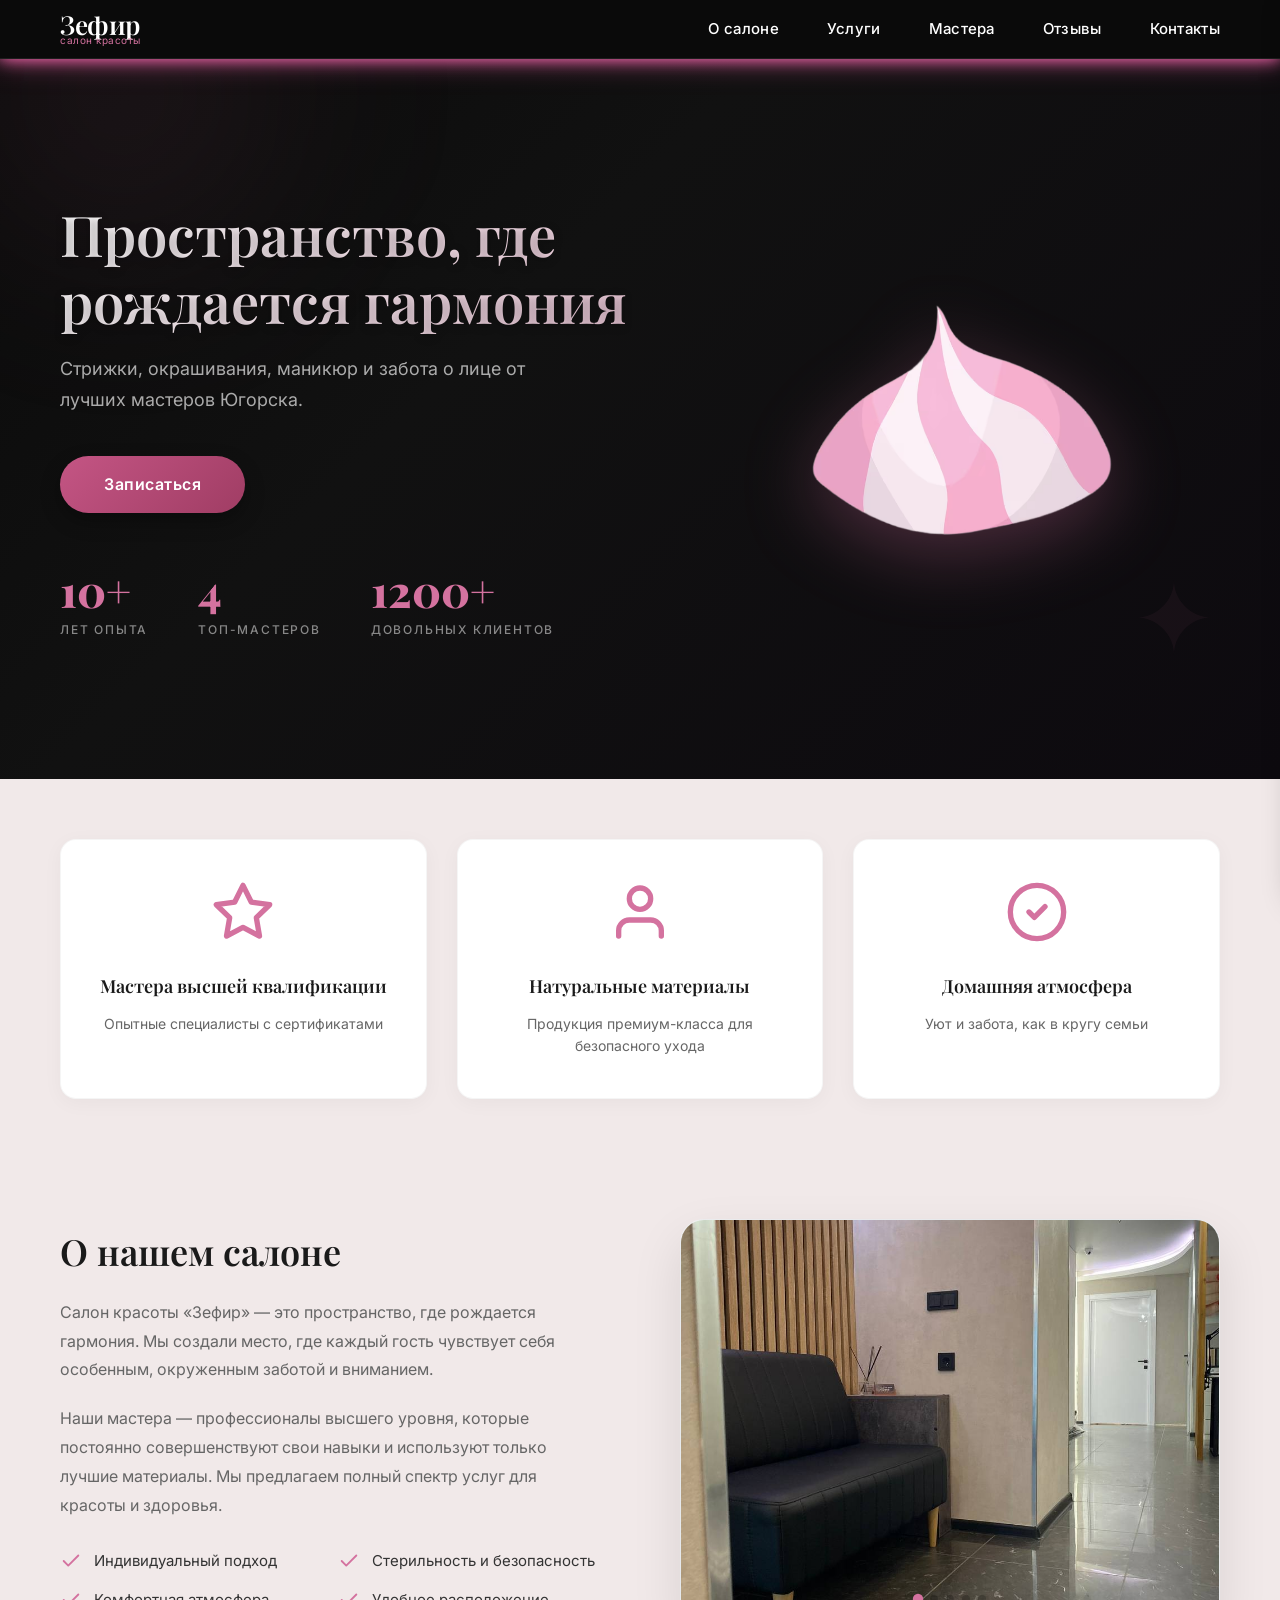
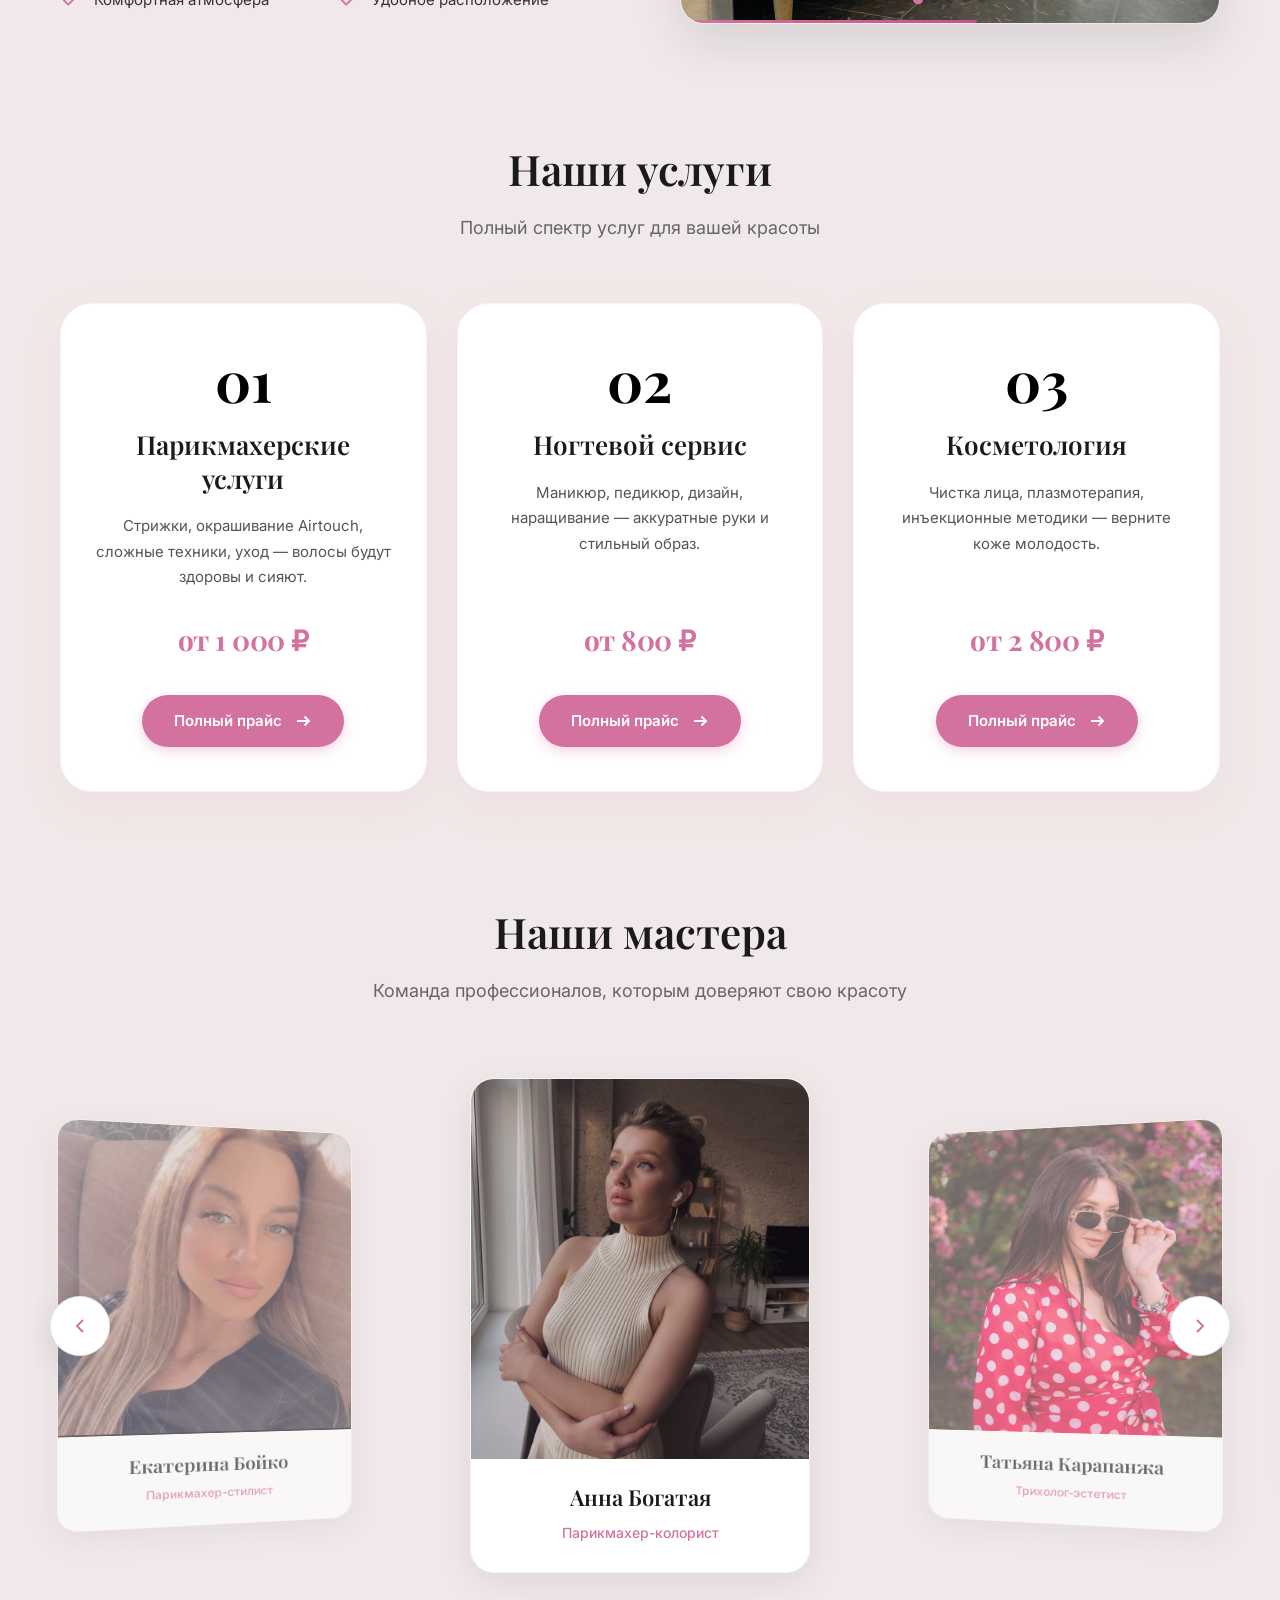
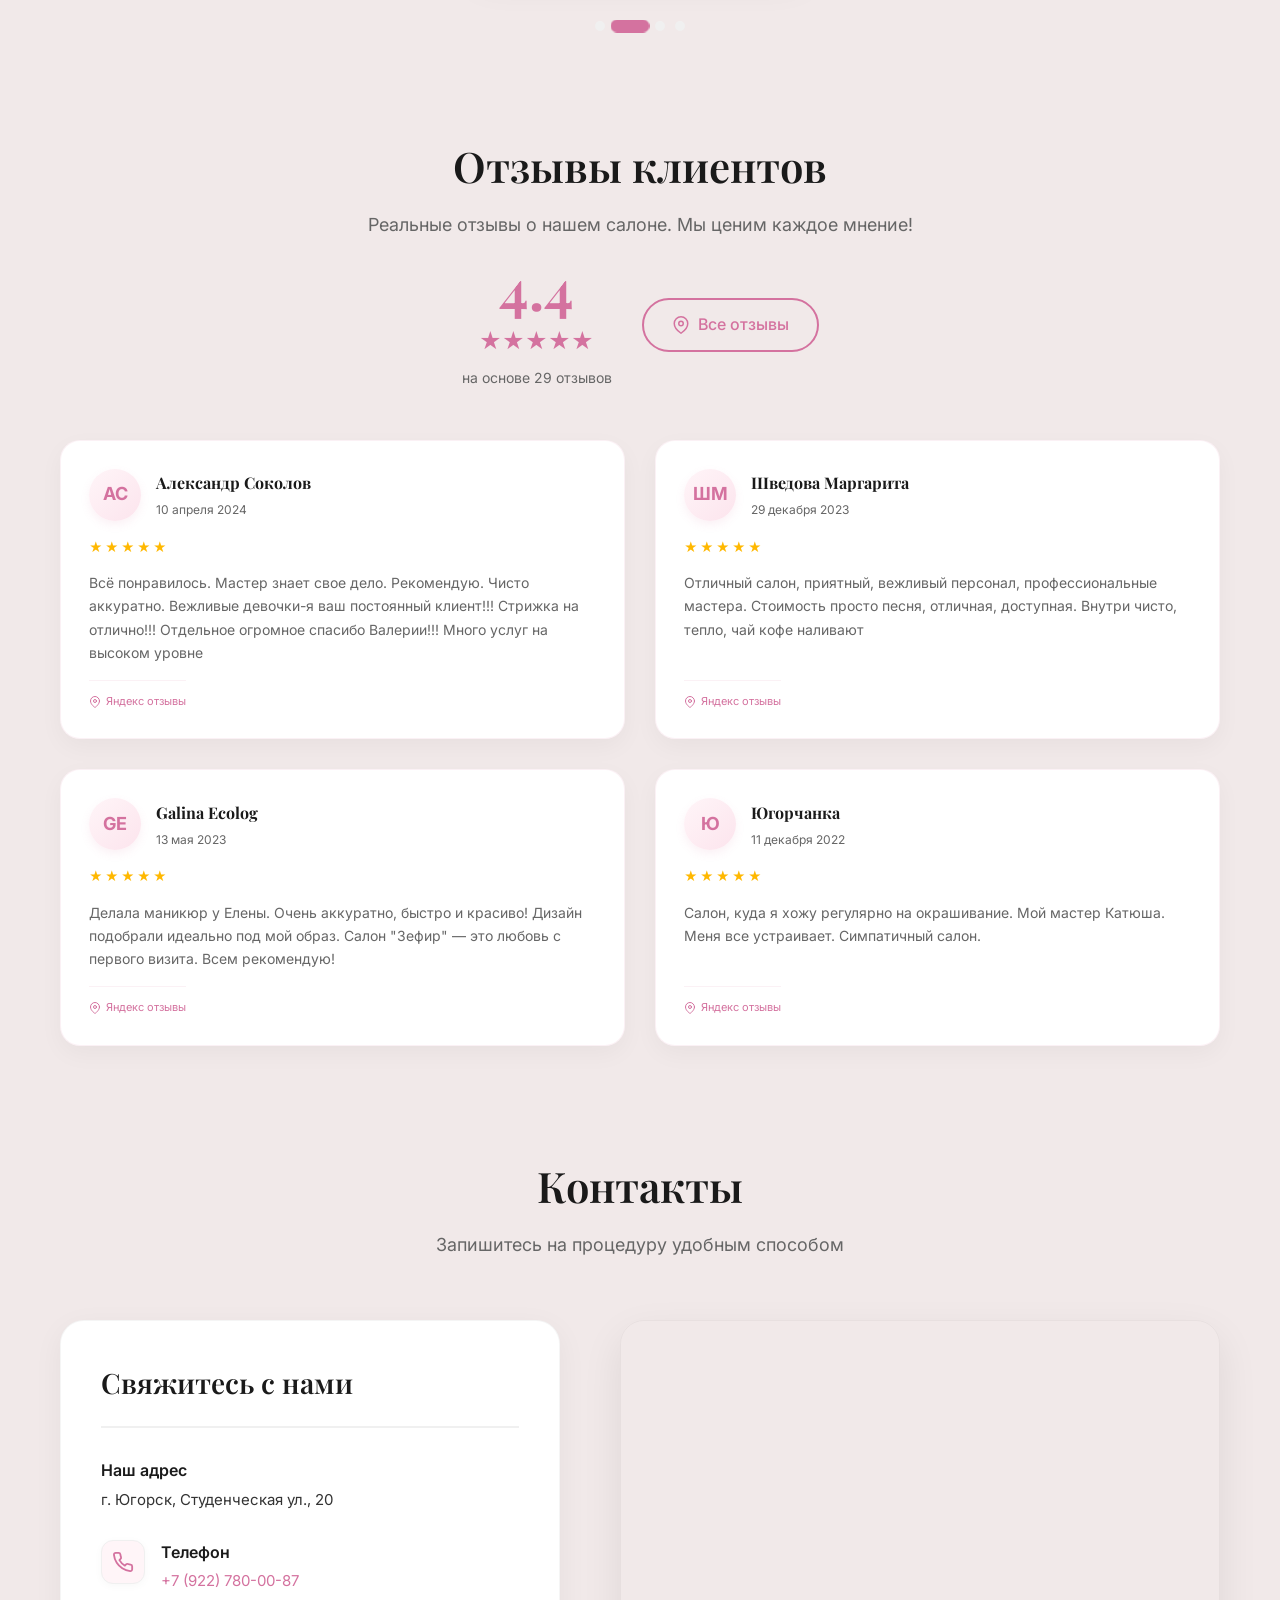
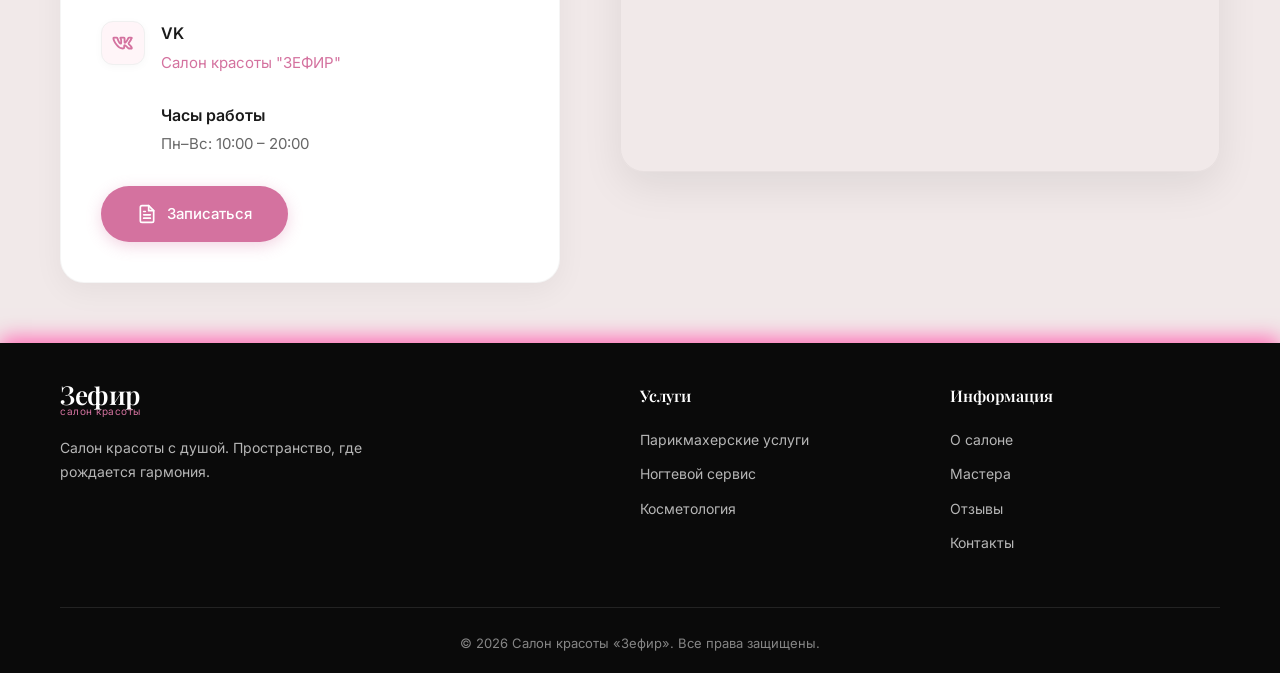
==== index.html @ 6ef5ce14 "Update index.html" ====
<!DOCTYPE html>
<html lang="ru">
<head>
  <meta charset="UTF-8" />
  <meta name="viewport" content="width=device-width, initial-scale=1.0"/>
  <title>Салон красоты «Зефир» — Пространство, где рождается гармония</title>
 
   <link rel="icon" href="image/ico.png" type="image/png" sizes="16x16">
   <link rel="icon" href="image/ico.png" type="image/png" sizes="32x32">

  <link rel="preconnect" href="https://fonts.googleapis.com">
  <link rel="preconnect" href="https://fonts.gstatic.com" crossorigin>
  <link href="https://fonts.googleapis.com/css2?family=Inter:wght@300;400;500;600;700&family=Playfair+Display:wght@400;500;600;700&display=swap" rel="stylesheet">
  <link rel="stylesheet" href="styles.css">
</head>
<body>

	<!-- Экран загрузки  -->
<div class="preloader" id="preloader">
  <div class="preloader-content">
    <div class="preloader-wheel"></div>
    <div class="preloader-logo">
    <img src="image/icon.png" alt="Зефир" class="logo-img"></div>
    <div class="preloader-text">Зефир<div class="preloader-dots"><span></span><span></span><span></span></div></div>
  </div>
</div>

  <!-- Сайдбар -->
  <div class="sidebar-overlay" id="sidebarOverlay"></div>
  <div class="sidebar" id="sidebar">
    <div class="sidebar-header">
      <div class="logo-wrapper">
        <div class="logo-text">
          <div class="logo">Зефир</div>
          <div class="logo-subtitle">салон красоты</div>
        </div>
      </div>
    </div>
    <nav class="sidebar-nav">
      <a href="#about" onclick="closeSidebar()">
        <svg class="icon" viewBox="0 0 24 24">
          <path d="M3 9l9-7 9 7v11a2 2 0 0 1-2 2H5a2 2 0 0 1-2-2z"/>
          <polyline points="9 22 9 12 15 12 15 22"/>
        </svg>О салоне
      </a>
      <a href="#services" onclick="closeSidebar()">
        <svg class="icon" viewBox="0 0 24 24">
          <rect x="3" y="3" width="7" height="7"/>
          <rect x="14" y="3" width="7" height="7"/>
          <rect x="14" y="14" width="7" height="7"/>
          <rect x="3" y="14" width="7" height="7"/>
        </svg>Услуги
      </a>
      <a href="#masters" onclick="closeSidebar()">
        <svg class="icon" viewBox="0 0 24 24">
          <path d="M20 21V19C20 17.9391 19.5786 16.9217 18.8284 16.1716C18.0783 15.4214 17.0609 15 16 15H8C6.93913 15 5.92172 15.4214 5.17157 16.1716C4.42143 16.9217 4 17.9391 4 19V21"/>
          <circle cx="12" cy="7" r="4"/>
        </svg>Мастера
      </a>
      <a href="#reviews" onclick="closeSidebar()">
        <svg class="icon" viewBox="0 0 24 24">
          <path d="M21 15a2 2 0 0 1-2 2H7l-4 4V5a2 2 0 0 1 2-2h14a2 2 0 0 1 2 2z"/>
        </svg>Отзывы
      </a>
      <a href="#contacts" onclick="closeSidebar()">
        <svg class="icon" viewBox="0 0 24 24">
          <path d="M21 10c0 7-9 13-9 13s-9-6-9-13a9 9 0 0 1 18 0z"/>
          <circle cx="12" cy="10" r="3"/>
        </svg>Контакты
      </a>
    </nav>
    <div class="sidebar-footer">
      <a href="tel:+79227800087" class="phone">
        <svg class="icon" viewBox="0 0 24 24">
          <path d="M22 16.92v3a2 2 0 0 1-2.18 2 19.79 19.79 0 0 1-8.63-3.07 19.5 19.5 0 0 1-6-6 19.79 19.79 0 0 1-3.07-8.67A2 2 0 0 1 4.11 2h3a2 2 0 0 1 2 1.72 12.84 12.84 0 0 0 .7 2.81 2 2 0 0 1-.45 2.11L8.09 9.91a16 16 0 0 0 6 6l1.27-1.27a2 2 0 0 1 2.11-.45 12.84 12.84 0 0 0 2.81.7A2 2 0 0 1 22 16.92z"/>
        </svg>+7 (922) 780-00-87
      </a>
      <a href="https://vk.com/im?sel=-53497046" target="_blank" rel="noopener noreferrer" class="btn" onclick="closeSidebar()">Записаться</a>
    </div>
  </div>
  
  <!-- Шапка -->
  <header>
    <div class="container header-inner">
      <a href="#" class="logo-wrapper">
        <div class="logo-text">
          <div class="logo">Зефир</div>
          <div class="logo-subtitle">салон красоты</div>
        </div>
      </a>
      <nav class="nav" id="nav">
        <a href="#about">О салоне</a>
        <a href="#services">Услуги</a>
        <a href="#masters">Мастера</a>
        <a href="#reviews">Отзывы</a>
        <a href="#contacts">Контакты</a>
      </nav>
      <button class="burger-btn" id="burgerBtn" aria-label="Меню">
        <span></span>
        <span></span>
        <span></span>
      </button>
    </div>
  </header>

  <!-- HERO Секция -->
  <section class="hero">
    <div class="container hero-content">
      <div class="hero-text animate">
        <h1>Пространство, где рождается гармония</h1>
        <p>Стрижки, окрашивания, маникюр и забота о лице от лучших мастеров Югорска.</p>
        <div class="hero-buttons">
         <a href="https://vk.com/im?sel=-53497046" target="_blank" rel="noopener noreferrer" class="btn hero-btn">Записаться</a>
        </div>
        <div class="hero-stats">
          <div class="stat">
            <div class="stat-number">10+</div>
            <div class="stat-label">ЛЕТ ОПЫТА</div>
          </div>
          <div class="stat">
            <div class="stat-number">4</div>
            <div class="stat-label">ТОП-МАСТЕРОВ</div>
          </div>
          <div class="stat">
            <div class="stat-number">1200+</div>
            <div class="stat-label">ДОВОЛЬНЫХ КЛИЕНТОВ</div>
          </div>
        </div>
      </div>
      <div class="hero-logo animate animate-delay-1">
        <div class="hero-logo-box">
          <img src="image/ico.png" alt="Зефир" style="width:100%;height:100%;object-fit:cover;border-radius:32px;">
        </div>
      </div>
    </div>
  </section>

  <!-- Преимущества -->
  <section class="section features">
    <div class="container">
      <div class="features-grid">
        <div class="feature-card animate">
          <svg class="icon icon-xl feature-icon" viewBox="0 0 24 24">
            <path d="M12 2L15.09 8.26L22 9.27L17 14.14L18.18 21.02L12 17.77L5.82 21.02L7 14.14L2 9.27L8.91 8.26L12 2Z"/>
          </svg>
          <div class="feature-title">Мастера высшей квалификации</div>
          <div class="feature-desc">Опытные специалисты с сертификатами</div>
        </div>
        <div class="feature-card animate animate-delay-1">
          <svg class="icon icon-xl feature-icon" viewBox="0 0 24 24">
            <path d="M20 21V19C20 17.9391 19.5786 16.9217 18.8284 16.1716C18.0783 15.4214 17.0609 15 16 15H8C6.93913 15 5.92172 15.4214 5.17157 16.1716C4.42143 16.9217 4 17.9391 4 19V21"/>
            <circle cx="12" cy="7" r="4"/>
          </svg>
          <div class="feature-title">Натуральные материалы</div>
          <div class="feature-desc">Продукция премиум-класса для безопасного ухода</div>
        </div>
        <div class="feature-card animate animate-delay-2">
          <svg class="icon icon-xl feature-icon" viewBox="0 0 24 24">
            <path d="M12 22C17.5228 22 22 17.5228 22 12C22 6.47715 17.5228 2 12 2C6.47715 2 2 6.47715 2 12C2 17.5228 6.47715 22 12 22Z"/>
            <path d="M9 12L11 14L15 10"/>
          </svg>
          <div class="feature-title">Домашняя атмосфера</div>
          <div class="feature-desc">Уют и забота, как в кругу семьи</div>
        </div>
      </div>
    </div>
  </section>

  <!-- О салоне -->
  <section class="section about" id="about">
    <div class="container about-content">
      <div class="about-text animate">
        <h3>О нашем салоне</h3>
        <p>Салон красоты «Зефир» — это пространство, где рождается гармония. Мы создали место, где каждый гость чувствует себя особенным, окруженным заботой и вниманием.</p>
        <p>Наши мастера — профессионалы высшего уровня, которые постоянно совершенствуют свои навыки и используют только лучшие материалы. Мы предлагаем полный спектр услуг для красоты и здоровья.</p>
        <div class="about-list">
          <div class="about-item">
            <svg class="icon" viewBox="0 0 24 24"><path d="M20 6L9 17L4 12"/></svg>Индивидуальный подход
          </div>
          <div class="about-item">
            <svg class="icon" viewBox="0 0 24 24"><path d="M20 6L9 17L4 12"/></svg>Стерильность и безопасность
          </div>
          <div class="about-item">
            <svg class="icon" viewBox="0 0 24 24"><path d="M20 6L9 17L4 12"/></svg>Комфортная атмосфера
          </div>
          <div class="about-item">
            <svg class="icon" viewBox="0 0 24 24"><path d="M20 6L9 17L4 12"/></svg>Удобное расположение
          </div>
        </div>
      </div>
      <div class="about-image-slider animate animate-delay-1" id="aboutSlider">
        <div class="about-slide active">
          <img src="image/salon1.jpg" alt="Интерьер салона" style="width:100%;height:100%;object-fit:cover;position:absolute;top:0;left:0;">
          <div class="about-slide-label">Интерьер салона</div>
        </div>
        <div class="about-slide">
          <img src="image/salon2.jpg" alt="Парикмахерский зал" style="width:100%;height:100%;object-fit:cover;position:absolute;top:0;left:0;">
          <div class="about-slide-label">Парикмахерский зал</div>
        </div>
        <div class="about-slide">
          <img src="image/salon3.jpg" alt="Маникюрный кабинет" style="width:100%;height:100%;object-fit:cover;position:absolute;top:0;left:0;">
          <div class="about-slide-label">Маникюрный кабинет</div>
        </div>
        <div class="about-slide">
          <img src="image/salon4.jpg" alt="Косметологический кабинет" style="width:100%;height:100%;object-fit:cover;position:absolute;top:0;left:0;">
          <div class="about-slide-label">Косметологический кабинет</div>
        </div>
        <div class="about-slide">
          <img src="image/salon5.jpg" alt="Зона отдыха" style="width:100%;height:100%;object-fit:cover;position:absolute;top:0;left:0;">
          <div class="about-slide-label">Зона отдыха</div>
        </div>
        <div class="about-slider-dots" id="aboutDots"></div>
        <div class="about-slider-progress" id="aboutProgress"></div>
      </div>
    </div>
  </section>

    <!-- Услуги -->
  <section class="section services" id="services">
    <div class="container">
      <h2 class="section-title">Наши услуги</h2>
      <p class="section-subtitle">Полный спектр услуг для вашей красоты</p>
      <div class="services-grid">
        <div class="service-card animate">
          <div class="service-number">01</div>
          <h3 class="service-title">Парикмахерские услуги</h3>
          <p class="service-desc">Стрижки, окрашивание Airtouch, сложные техники, уход — волосы будут здоровы и сияют.</p>
          <div class="service-price">от 1 000 ₽</div>
          <a href="price.html?tab=hair" class="service-btn">
            <span>Полный прайс</span>
            <svg class="btn-arrow" viewBox="0 0 24 24" fill="none" stroke="currentColor" stroke-width="2.5">
              <line x1="4" y1="12" x2="20" y2="12"/>
              <polyline points="14 6 20 12 14 18"/>
            </svg>
          </a>
        </div>
        <div class="service-card animate animate-delay-1">
          <div class="service-number">02</div>
          <h3 class="service-title">Ногтевой сервис</h3>
          <p class="service-desc">Маникюр, педикюр, дизайн, наращивание — аккуратные руки и стильный образ.</p>
          <div class="service-price">от 800 ₽</div>
          <a href="price.html?tab=nails" class="service-btn">
            <span>Полный прайс</span>
            <svg class="btn-arrow" viewBox="0 0 24 24" fill="none" stroke="currentColor" stroke-width="2.5">
              <line x1="4" y1="12" x2="20" y2="12"/>
              <polyline points="14 6 20 12 14 18"/>
            </svg>
          </a>
        </div>
        <div class="service-card animate animate-delay-2">
          <div class="service-number">03</div>
          <h3 class="service-title">Косметология</h3>
          <p class="service-desc">Чистка лица, плазмотерапия, инъекционные методики — верните коже молодость.</p>
          <div class="service-price">от 2 800 ₽</div>
          <a href="price.html?tab=cosmetology" class="service-btn">
            <span>Полный прайс</span>
            <svg class="btn-arrow" viewBox="0 0 24 24" fill="none" stroke="currentColor" stroke-width="2.5">
              <line x1="4" y1="12" x2="20" y2="12"/>
              <polyline points="14 6 20 12 14 18"/>
            </svg>
          </a>
        </div>
      </div>
    </div>
  </section>

    <!-- Мастера (3D карусель) -->
  <section class="section masters-3d" id="masters">
    <div class="container">
      <h2 class="section-title">Наши мастера</h2>
      <p class="section-subtitle">Команда профессионалов, которым доверяют свою красоту</p>

      <div class="carousel-3d-wrapper" id="mastersCarousel3D">
        <button class="carousel-3d-arrow prev" id="prev3D" aria-label="Назад">
          <svg viewBox="0 0 24 24" fill="none" stroke="currentColor" stroke-width="2">
            <polyline points="15 18 9 12 15 6"/>
          </svg>
        </button>

        <div class="carousel-3d-track" id="track3D">
          <div class="master-card">
            <div class="master-card-photo">
              <img src="image/master1.jpg" alt="Екатерина Бойко">
            </div>
            <div class="master-card-body">
              <h3 class="master-card-name">Екатерина Бойко</h3>
              <div class="master-card-specialty">Парикмахер-стилист</div>
            </div>
          </div>
          <div class="master-card">
            <div class="master-card-photo">
              <img src="image/master2.jpg" alt="Анна Богатая">
            </div>
            <div class="master-card-body">
              <h3 class="master-card-name">Анна Богатая</h3>
              <div class="master-card-specialty">Парикмахер-колорист</div>
            </div>
          </div>
          <div class="master-card">
            <div class="master-card-photo">
              <img src="image/master3.jpg" alt="Татьяна Карапанжа">
            </div>
            <div class="master-card-body">
              <h3 class="master-card-name">Татьяна Карапанжа</h3>
              <div class="master-card-specialty">Трихолог-эстетист</div>
            </div>
          </div>
          <div class="master-card">
            <div class="master-card-photo">
              <img src="image/master4.jpg" alt="Елена Каурова">
            </div>
            <div class="master-card-body">
              <h3 class="master-card-name">Елена Каурова</h3>
              <div class="master-card-specialty">Косметолог</div>
            </div>
          </div>
        </div>

        <button class="carousel-3d-arrow next" id="next3D" aria-label="Вперед">
          <svg viewBox="0 0 24 24" fill="none" stroke="currentColor" stroke-width="2">
            <polyline points="9 18 15 12 9 6"/>
          </svg>
        </button>
      </div>

      <div class="carousel-3d-dots" id="dots3D"></div>
    </div>
  </section>

   <!-- Отзывы -->
  <section class="section reviews" id="reviews">
    <div class="container">
      <h2 class="section-title">Отзывы клиентов</h2>
      <p class="section-subtitle">Реальные отзывы о нашем салоне. Мы ценим каждое мнение!</p>
      
      <div class="reviews-header">
        <div class="reviews-rating">
          <div class="reviews-rating-value">4.4</div>
          <div class="reviews-rating-stars">★★★★★</div>
          <div class="reviews-rating-count">на основе 29 отзывов</div>
        </div>
        <a href="https://yandex.ru/maps/org/salon_krasoty_zefir/71547497335/reviews/?ll=63.350952%2C61.309592&z=16.18" target="_blank" rel="noopener noreferrer" class="btn-outline">
          <svg class="icon" style="width:18px;height:18px;" viewBox="0 0 24 24" fill="none" stroke="currentColor" stroke-width="2">
            <path d="M21 10c0 7-9 13-9 13s-9-6-9-13a9 9 0 0 1 18 0z"/>
            <circle cx="12" cy="10" r="3"/>
          </svg>
          Все отзывы
        </a>
      </div>
      
      <div class="reviews-grid">
        <div class="review-card animate">
          <div class="review-header">
            <div class="review-avatar">АС</div>
            <div class="review-info">
              <div class="review-author">Александр Соколов</div>
              <div class="review-date">10 апреля 2024</div>
            </div>
          </div>
          <div class="review-stars">★★★★★</div>
          <p class="review-text">Всё понравилось. 
          Мастер знает свое дело. Рекомендую. Чисто аккуратно. Вежливые девочки-я ваш постоянный клиент!!! Стрижка на отлично!!! Отдельное огромное спасибо Валерии!!! Много услуг на высоком уровне</p>
          <div class="review-source">
            <svg class="icon" style="width:12px;height:12px;" viewBox="0 0 24 24">
              <path d="M21 10c0 7-9 13-9 13s-9-6-9-13a9 9 0 0 1 18 0z"/>
              <circle cx="12" cy="10" r="3"/>
            </svg>Яндекс отзывы
          </div>
        </div>
        
        <div class="review-card animate animate-delay-1">
          <div class="review-header">
            <div class="review-avatar">ШМ</div>
            <div class="review-info">
              <div class="review-author">Шведова Маргарита</div>
              <div class="review-date">29 декабря 2023</div>
            </div>
          </div>
          <div class="review-stars">★★★★★</div>
          <p class="review-text">Отличный салон, приятный, вежливый персонал, профессиональные мастера. Стоимость просто песня, отличная, доступная. Внутри чисто, тепло, чай кофе наливают</p>
          <div class="review-source">
            <svg class="icon" style="width:12px;height:12px;" viewBox="0 0 24 24">
              <path d="M21 10c0 7-9 13-9 13s-9-6-9-13a9 9 0 0 1 18 0z"/>
              <circle cx="12" cy="10" r="3"/>
            </svg>Яндекс отзывы
          </div>
        </div>
        
        <div class="review-card animate animate-delay-2">
          <div class="review-header">
            <div class="review-avatar">GE</div>
            <div class="review-info">
              <div class="review-author">Galina Ecolog</div>
              <div class="review-date">13 мая 2023</div>
            </div>
          </div>
          <div class="review-stars">★★★★★</div>
          <p class="review-text">Делала маникюр у Елены. Очень аккуратно, быстро и красиво! Дизайн подобрали идеально под мой образ. Салон "Зефир" — это любовь с первого визита. Всем рекомендую!</p>
          <div class="review-source">
            <svg class="icon" style="width:12px;height:12px;" viewBox="0 0 24 24">
              <path d="M21 10c0 7-9 13-9 13s-9-6-9-13a9 9 0 0 1 18 0z"/>
              <circle cx="12" cy="10" r="3"/>
            </svg>Яндекс отзывы
          </div>
        </div>
        
        <div class="review-card animate animate-delay-3">
          <div class="review-header">
            <div class="review-avatar">Ю</div>
            <div class="review-info">
              <div class="review-author">Югорчанка</div>
              <div class="review-date">11 декабря 2022</div>
            </div>
          </div>
          <div class="review-stars">★★★★★</div>
          <p class="review-text">Салон, куда я хожу регулярно на окрашивание. Мой мастер Катюша. Меня все устраивает. Симпатичный салон.</p>
          <div class="review-source">
            <svg class="icon" style="width:12px;height:12px;" viewBox="0 0 24 24">
              <path d="M21 10c0 7-9 13-9 13s-9-6-9-13a9 9 0 0 1 18 0z"/>
              <circle cx="12" cy="10" r="3"/>
            </svg>Яндекс отзывы
          </div>
        </div>
      </div>
    </div>
  </section>
 
  <!-- Контакты -->
  <section class="section contacts" id="contacts">
    <div class="container">
      <h2 class="section-title">Контакты</h2>
      <p class="section-subtitle">Запишитесь на процедуру удобным способом</p>
      <div class="contacts-wrapper">
        <div class="contacts-info">
          <h3>Свяжитесь с нами</h3>
          <div class="contact-item">
            <div class="contact-text">
              <strong>Наш адрес</strong>г. Югорск, Студенческая ул., 20
            </div>
          </div>
          <div class="contact-item">
            <div class="contact-icon">
              <svg class="icon" viewBox="0 0 24 24">
                <path d="M22 16.92v3a2 2 0 0 1-2.18 2 19.79 19.79 0 0 1-8.63-3.07 19.5 19.5 0 0 1-6-6 19.79 19.79 0 0 1-3.07-8.67A2 2 0 0 1 4.11 2h3a2 2 0 0 1 2 1.72 12.84 12.84 0 0 0 .7 2.81 2 2 0 0 1-.45 2.11L8.09 9.91a16 16 0 0 0 6 6l1.27-1.27a2 2 0 0 1 2.11-.45 12.84 12.84 0 0 0 2.81.7A2 2 0 0 1 22 16.92z"/>
              </svg>
            </div>
            <div class="contact-text">
              <strong>Телефон</strong><a href="tel:+79227800087">+7 (922) 780-00-87</a>
            </div>
          </div>
          <div class="contact-item">
            <div class="contact-icon">
              <svg class="icon" viewBox="0 0 24 24" fill="currentColor">
                <path d="M21.579 6.855c.14-.465 0-.806-.662-.806h-2.193c-.557 0-.813.295-.954.62 0 0-1.115 2.719-2.695 4.482-.51.51-.742.673-1.02.673-.14 0-.34-.163-.34-.628V6.855c0-.558-.163-.806-.626-.806h-3.44c-.348 0-.558.258-.558.504 0 .528.79.65.87 2.134v3.222c0 .707-.128.836-.408.836-.74 0-2.544-2.723-3.613-5.84-.21-.6-.42-.836-.98-.836H2.28c-.62 0-.744.295-.744.62 0 .582.744 3.462 3.466 7.272 1.812 2.622 4.367 4.03 6.688 4.03 1.395 0 1.567-.313 1.567-.852v-1.967c0-.62.133-.744.578-.744.33 0 .893.165 2.213 1.433 1.505 1.505 1.753 2.18 2.6 2.18h2.193c.62 0 .93-.313.75-.93-.197-.603-.902-1.477-1.837-2.513-.51-.6-1.275-1.245-1.507-1.567-.325-.408-.232-.593 0-.957 0 0 2.663-3.75 2.94-5.024z"/>
              </svg>
            </div>
            <div class="contact-text">
              <strong>VK</strong><a href="https://vk.com/public53497046" target="_blank" rel="noopener noreferrer">Салон красоты "ЗЕФИР"</a>
            </div>
          </div>
          <div class="contact-item">
            <div class="contact-text" style="margin-left: 60px;">
              <strong>Часы работы</strong>
              <span class="time">Пн–Вс: 10:00 – 20:00</span>
            </div>
          </div>
          <div class="contact-links">
            <a href="https://vk.com/im?sel=-53497046" target="_blank" rel="noopener noreferrer" class="contact-btn">
  <svg class="icon" style="width:20px;height:20px;" viewBox="0 0 24 24">
    <path d="M14 2H6a2 2 0 0 0-2 2v16a2 2 0 0 0 2 2h12a2 2 0 0 0 2-2V8z"/>
    <polyline points="14 2 14 8 20 8"/>
    <line x1="16" y1="13" x2="8" y2="13"/>
    <line x1="16" y1="17" x2="8" y2="17"/>
    <polyline points="10 9 9 9 8 9"/>
  </svg>Записаться
</a>
          </div>
        </div>
        <div class="contacts-map-wrapper">
          <iframe src="https://yandex.ru/map-widget/v1/?ll=63.332390%2C61.313814&z=17&mode=search&text=%D0%AE%D0%B3%D0%BE%D1%80%D1%81%D0%BA%2C%20%D0%A1%D1%82%D1%83%D0%B4%D0%B5%D0%BD%D1%87%D0%B5%D1%81%D0%BA%D0%B0%D1%8F%20%D1%83%D0%BB.%2C%2020" width="100%" height="100%" frameborder="0" allowfullscreen loading="lazy" title="Карта расположения салона красоты Зефир"></iframe>
        </div>
      </div>
    </div>
  </section>

  <!-- Подвал -->
  <footer>
    <div class="container">
      <div class="footer-grid">
        <div class="footer-brand">
          <div class="logo-wrapper">
            <div class="logo-text">
              <div class="logo">Зефир</div>
              <div class="logo-subtitle">салон красоты</div>
            </div>
          </div>
          <p>Салон красоты с душой. Пространство, где рождается гармония.</p>
        </div>
        <div class="footer-links">
          <h4>Услуги</h4>
          <ul>
            <li><a href="#services">Парикмахерские услуги</a></li>
            <li><a href="#services">Ногтевой сервис</a></li>
            <li><a href="#services">Косметология</a></li>
          </ul>
        </div>
        <div class="footer-links">
          <h4>Информация</h4>
          <ul>
            <li><a href="#about">О салоне</a></li>
            <li><a href="#masters">Мастера</a></li>
            <li><a href="#reviews">Отзывы</a></li>
            <li><a href="#contacts">Контакты</a></li>
          </ul>
        </div>
      </div>
      <div class="footer-bottom">© 2026 Салон красоты «Зефир». Все права защищены.</div>
    </div>
  </footer>

  <script src="script.js"></script>
</body>
</html>
---- styles.css ----
:root {
  --primary: #d4729f;
  --primary-dark: #c45584;
  --primary-light: #e8a7c2;
  --text: #333333;
  --text-light: #666666;
  --text-muted: #999999;
  --bg-white: #ffffff;
  --bg-light: #fff5f8;
  --bg-gray: #f0f0f0;
  --dark: #1a1a1a;
  --dark-bg: #111111;
  --radius: 12px;
  --radius-lg: 20px;
  --radius-xl: 50px;
  --transition: all 0.3s ease;
  --shadow-section: 0 10px 40px rgba(0, 0, 0, 0.06);
  --shadow-section-hover: 0 20px 60px rgba(0, 0, 0, 0.1);
}

* { margin: 0; padding: 0; box-sizing: border-box; }

.preloader { position: fixed; top: 0; left: 0; width: 100%; height: 100%; background: linear-gradient(135deg, #1a1a1a 0%, #2d2d2d 100%); display: flex; align-items: center; justify-content: center; z-index: 9999; transition: opacity 0.5s ease, visibility 0.5s ease; }
.preloader.hidden { opacity: 0; visibility: hidden; pointer-events: none; }
.preloader-content { position: relative; width: 120px; height: 120px; display: flex; align-items: center; justify-content: center; }
.preloader-wheel { position: absolute; width: 100%; height: 100%; border: 3px solid transparent; border-top-color: #c45584; border-radius: 50%; animation: spin 1.2s cubic-bezier(0.5, 0, 0.5, 1) infinite; }
.preloader-wheel::before { content: ''; position: absolute; top: 8px; left: 8px; right: 8px; bottom: 8px; border: 3px solid transparent; border-top-color: #1a1a1a; border-radius: 50%; animation: spin 1.6s cubic-bezier(0.5, 0, 0.5, 1) infinite reverse; }
.preloader-wheel::after { content: ''; position: absolute; top: 18px; left: 18px; right: 18px; bottom: 18px; border: 3px solid transparent; border-top-color: #c45584; border-bottom-color: #c45584; border-radius: 50%; animation: spin 2s cubic-bezier(0.5, 0, 0.5, 1) infinite; }
.preloader-logo { position: relative; z-index: 10; background: transparent; display: flex; align-items: center; justify-content: center; }
.logo-img { width: 55px; height: auto; object-fit: contain; background: transparent; box-shadow: none; border: none; animation: pulse 1.5s ease-in-out infinite; }
@keyframes spin { 0% { transform: rotate(0deg); } 100% { transform: rotate(360deg); } }
@keyframes pulse { 0%, 100% { transform: scale(1); opacity: 1; } 50% { transform: scale(1.05); opacity: 0.9; } }
.preloader-text { position: absolute; bottom: -45px; left: 50%; transform: translateX(-50%); font-family: 'Playfair Display', serif; font-size: 18px; color: #c45584; font-weight: 600; letter-spacing: 1px; white-space: nowrap; background: transparent; }
.preloader-dots { display: inline-flex; gap: 4px; margin-left: 4px; }
.preloader-dots span { width: 6px; height: 6px; background: #c45584; border-radius: 50%; animation: bounce 1.4s infinite ease-in-out both; }
.preloader-dots span:nth-child(1) { animation-delay: -0.32s; }
.preloader-dots span:nth-child(2) { animation-delay: -0.16s; }
@keyframes bounce { 0%, 80%, 100% { transform: scale(0); } 40% { transform: scale(1); } }

body { font-family: 'Inter', -apple-system, BlinkMacSystemFont, sans-serif; color: var(--text); line-height: 1.6; background: #F1E9E9; overflow-x: hidden; }
a { text-decoration: none; color: inherit; transition: var(--transition); }
ul { list-style: none; }
img { max-width: 100%; height: auto; display: block; }
.container { max-width: 1200px; margin: 0 auto; padding: 0 20px; }
.icon { width: 24px; height: 24px; fill: none; stroke: currentColor; stroke-width: 2; stroke-linecap: round; stroke-linejoin: round; }
.icon-large { width: 32px; height: 32px; }
.icon-xl { width: 40px; height: 40px; }

.btn { display: inline-flex; align-items: center; justify-content: center; padding: 18px 40px; background: var(--dark); color: white; font-weight: 500; border-radius: var(--radius-xl); border: none; cursor: pointer; transition: var(--transition); font-size: 16px; gap: 8px; box-shadow: 0 4px 15px rgba(0, 0, 0, 0.15); }
.btn:hover { background: var(--primary); transform: translateY(-2px); box-shadow: 0 8px 25px rgba(212, 114, 159, 0.3); }
.btn-outline { background: transparent; border: 2px solid var(--primary); color: var(--primary); box-shadow: none; }
.btn-outline:hover { background: var(--primary); color: white; }
.section { padding: 60px 0; }
.section-title { text-align: center; font-family: 'Playfair Display', serif; font-size: 42px; font-weight: 600; margin-bottom: 20px; color: var(--dark); line-height: 1.2; }
.section-subtitle { text-align: center; font-size: 18px; color: var(--text-light); max-width: 600px; margin: 0 auto 60px; line-height: 1.6; }

.sidebar-overlay { position: fixed; top: 0; left: 0; width: 100%; height: 100%; background: rgba(0, 0, 0, 0.5); z-index: 1500; opacity: 0; visibility: hidden; transition: all 0.3s ease; }
.sidebar-overlay.active { opacity: 1; visibility: visible; }
.sidebar { position: fixed; top: 0; right: -300px; width: 280px; height: 100%; background: var(--dark); z-index: 1600; transition: right 0.35s cubic-bezier(0.4, 0, 0.2, 1); box-shadow: -5px 0 30px rgba(0, 0, 0, 0.3); display: flex; flex-direction: column; overflow-y: auto; }
.sidebar.active { right: 0; }
.sidebar-header { padding: 30px 24px 20px; border-bottom: 1px solid rgba(255, 255, 255, 0.1); }
.sidebar-header .logo-wrapper { display: flex; align-items: center; gap: 12px; }
.sidebar-header .logo { color: white; }
.sidebar-header .logo-subtitle { color: var(--primary); }
.sidebar-nav { padding: 20px 0; flex: 1; }
.sidebar-nav a { display: flex; align-items: center; gap: 14px; padding: 16px 24px; font-size: 16px; font-weight: 500; color: rgba(255, 255, 255, 0.7); transition: var(--transition); border-left: 3px solid transparent; }
.sidebar-nav a:hover, .sidebar-nav a.active { background: rgba(255, 255, 255, 0.05); color: var(--primary); border-left-color: var(--primary); }
.sidebar-nav a .icon { width: 20px; height: 20px; flex-shrink: 0; }
.sidebar-footer { padding: 20px 24px; border-top: 1px solid rgba(255, 255, 255, 0.1); }
.sidebar-footer .phone { display: flex; align-items: center; gap: 10px; font-weight: 600; color: white; font-size: 16px; margin-bottom: 16px; }
.sidebar-footer .btn { width: 100%; padding: 14px; font-size: 15px; background: var(--primary); }
.sidebar-footer .btn:hover { background: var(--primary-dark); }

.burger-btn{display:none;flex-direction:column;justify-content:space-between;width:30px;height:21px;background:transparent;border:none;cursor:pointer;padding:0;z-index:1500;margin-left:auto;}
.burger-btn span{display:block;width:100%;height:2px;background-color:white;border-radius:2px;transition:var(--transition);}
.burger-btn.active span:nth-child(1){transform:translateY(9px) rotate(45deg);}
.burger-btn.active span:nth-child(2){opacity:0;}
.burger-btn.active span:nth-child(3){transform:translateY(-9px) rotate(-45deg);}
@media (max-width:768px){.burger-btn{display:flex;}.header-inner{justify-content:space-between;}.logo-wrapper{margin-right:auto;}}

header { position: fixed; top: 0; left: 0; right: 0; background: #0a0a0a; backdrop-filter: none; z-index: 1000; box-shadow: 0 0 15px #ff69b4, 0 0 30px rgba(255, 105, 180, 0.5);
border-bottom: 2px solid #ff69b4; padding: 12px 0; border-bottom: 1px solid rgba(255, 255, 255, 0.08); }
.header-inner { display: flex; align-items: center; justify-content: space-between; flex-wrap: nowrap; max-width: 1200px; margin: 0 auto; padding: 0 20px; }
.logo-wrapper { flex-shrink: 0; }
.logo { font-family: 'Playfair Display', serif; font-size: 26px; font-weight: 600; color: white; letter-spacing: -0.5px; }
.logo-text { line-height: 0.9; }
.logo-subtitle { font-size: 10px; color: var(--primary); font-weight: 400; letter-spacing: 0.5px; font-family: 'Inter', sans-serif; }
.nav { display: flex; gap: 48px; margin: 0; }
.nav a { font-weight: 500; font-size: 15px; color: white; position: relative; padding: 5px 0; letter-spacing: 0.3px; }
.nav a:hover, .nav a.active { color: var(--primary); }
.nav a::after { content: ''; position: absolute; bottom: 0; left: 0; width: 0; height: 1px; background: var(--primary); transition: var(--transition); }
.nav a:hover::after, .nav a.active::after { width: 100%; }
.header-contacts { display: none; }

.hero { padding-top: 200px; padding-bottom: 140px; background: linear-gradient(135deg, #0a0a0a 0%, #111111 40%, #0d0a0f 100%); color: white; position: relative; overflow: hidden; }
.hero::before { content: ''; position: absolute; top: -20%; left: -10%; width: 500px; height: 500px; background: radial-gradient(circle, rgba(212, 114, 159, 0.1) 0%, rgba(212, 114, 159, 0) 70%); border-radius: 50%; filter: blur(80px); pointer-events: none; }
.hero::after { content: '✦'; position: absolute; bottom: 10%; right: 5%; font-size: 100px; color: rgba(212, 114, 159, 0.05); font-family: serif; pointer-events: none; animation: floatStar 8s ease-in-out infinite; }
@keyframes floatStar { 0%, 100% { transform: translateY(0) rotate(0deg); } 50% { transform: translateY(-15px) rotate(5deg); } }
.hero-content { display: grid; grid-template-columns: 1fr 0.9fr; gap: 70px; align-items: center; max-width: 1200px; margin: 0 auto; position: relative; z-index: 2; }
.hero-text { text-align: left; }
.hero-text h1 { font-family: 'Playfair Display', serif; font-size: 56px; font-weight: 600; line-height: 1.2; margin-bottom: 20px; color: white; text-shadow: 0 2px 10px rgba(0, 0, 0, 0.3); background: linear-gradient(135deg, #ffffff 0%, #e8c4d4 100%); -webkit-background-clip: text; -webkit-text-fill-color: transparent; background-clip: text; }
.hero-text p { font-size: 18px; color: rgba(255, 255, 255, 0.65); margin-bottom: 40px; line-height: 1.7; font-weight: 400; max-width: 90%; }
.hero-buttons { display: flex; gap: 20px; flex-wrap: wrap; }
.hero-btn { background: linear-gradient(135deg, #c45584 0%, #a03d64 100%); padding: 16px 44px; font-size: 16px; font-weight: 600; letter-spacing: 0.5px; border-radius: 60px; color: white; box-shadow: 0 8px 20px rgba(0, 0, 0, 0.3); transition: all 0.3s ease; border: none; cursor: pointer; }
.hero-btn:hover { transform: translateY(-3px); box-shadow: 0 12px 28px rgba(0, 0, 0, 0.4); background: linear-gradient(135deg, #d4729f 0%, #b04d72 100%); }
.hero-stats { display: flex; gap: 50px; margin-top: 55px; flex-wrap: wrap; }

.stat { text-align: left; }
.stat-number { font-size: 44px; font-weight: 800; color: #d4729f; font-family: 'Playfair Display', serif; line-height: 1; margin-bottom: 8px; }
.stat-label { font-size: 12px; color: rgba(255, 255, 255, 0.5); text-transform: uppercase; letter-spacing: 1.8px; font-weight: 500; }
.hero-logo { display: flex; align-items: center; justify-content: center; }
.hero-logo-box { width: 100%; max-width: 380px; display: flex; align-items: center; justify-content: center; animation: floatZephyr 4s ease-in-out infinite; filter: drop-shadow(0 20px 35px rgba(212, 114, 159, 0.3)); }
@keyframes floatZephyr { 0%, 100% { transform: translateY(0px); } 50% { transform: translateY(-12px); } }
.hero-logo-box img { width: 100%; height: auto; object-fit: contain; transition: all 0.3s ease; }
.hero-logo-box img:hover { transform: scale(1.02); filter: drop-shadow(0 25px 40px rgba(212, 114, 159, 0.5)); }

@media (max-width: 1024px) { .hero { padding-top: 160px; padding-bottom: 100px; } .hero-content { grid-template-columns: 1fr; gap: 40px; text-align: center; } .hero-text { text-align: center; } .hero-text h1 { font-size: 44px; } .hero-text p { max-width: 100%; text-align: center; } .hero-buttons { justify-content: center; } .hero-stats { justify-content: center; } .stat { text-align: center; } .hero-logo-box { max-width: 280px; } }
@media (max-width: 768px) { .hero { padding-top: 140px; padding-bottom: 80px; } .hero-text h1 { font-size: 36px; } .hero-text p { font-size: 16px; } .hero-stats { display: flex; flex-direction: row; justify-content: center; gap: 20px; margin-top: 40px; flex-wrap: nowrap; } }
@media (max-width: 480px) { .hero { padding-top: 120px; padding-bottom: 60px; } .hero-text h1 { font-size: 30px; } .hero-text p { font-size: 14px; } .hero-stats { display: flex; flex-direction: row; justify-content: center; gap: 15px; flex-wrap: nowrap; }.stat-number { font-size: 24px; }.stat-label { font-size: 9px; } .hero-logo-box { max-width: 220px; } }

.features-grid { display: grid; grid-template-columns: repeat(3, 1fr); gap: 30px; }
.feature-card { text-align: center; padding: 40px 25px; border-radius: 16px; background: white; transition: var(--transition); border: 1px solid rgba(0, 0, 0, 0.04); box-shadow: 0 4px 20px rgba(0, 0, 0, 0.04); }
.feature-card:hover { transform: translateY(-5px); box-shadow: 0 15px 40px rgba(0, 0, 0, 0.08); }
.feature-icon { width: 64px; height: 64px; margin: 0 auto 20px; color: var(--primary); }
.feature-title { font-weight: 600; font-size: 18px; margin-bottom: 12px; color: var(--dark); font-family: 'Playfair Display', serif; }
.feature-desc { font-size: 14px; color: var(--text-light); line-height: 1.6; }

.about-content { display: grid; grid-template-columns: 1fr 1fr; gap: 80px; align-items: center; }
.about-text h3 { font-family: 'Playfair Display', serif; font-size: 36px; font-weight: 600; margin-bottom: 25px; color: var(--dark); line-height: 1.2; }
.about-text p { margin-bottom: 20px; color: var(--text-light); line-height: 1.8; font-size: 16px; }
.about-list { display: grid; grid-template-columns: 1fr 1fr; gap: 15px; margin-top: 30px; }
.about-item { display: flex; align-items: center; gap: 12px; font-size: 15px; color: var(--text); }
.about-item .icon { width: 22px; height: 22px; flex-shrink: 0; color: var(--primary); }
.about-image-slider { position: relative; border-radius: 24px; overflow: hidden; box-shadow: 0 20px 50px rgba(0, 0, 0, 0.1); aspect-ratio: 4 / 3; background: linear-gradient(135deg, #f8f9fa 0%, #eef1f5 100%); border: 1px solid rgba(0, 0, 0, 0.04); }
.about-slide { position: absolute; top: 0; left: 0; width: 100%; height: 100%; opacity: 0; transition: opacity 1.2s ease-in-out; display: flex; align-items: center; justify-content: center; flex-direction: column; gap: 12px; }
.about-slide.active { opacity: 1; }
.about-slide-placeholder { width: 80px; height: 80px; color: var(--primary-light); opacity: 0.4; }
.about-slide-label { font-size: 14px; color: var(--text-light); font-weight: 500; letter-spacing: 0.5px; text-transform: uppercase; }
.about-slider-dots { position: absolute; bottom: 20px; left: 50%; transform: translateX(-50%); display: flex; gap: 8px; z-index: 10; }
.about-dot { width: 8px; height: 8px; border-radius: 50%; background: rgba(0, 0, 0, 0.2); cursor: pointer; transition: all 0.3s ease; border: none; padding: 0; }
.about-dot.active { background: var(--primary); transform: scale(1.3); }
.about-slider-progress { position: absolute; bottom: 0; left: 0; height: 3px; background: linear-gradient(90deg, var(--primary) 0%, var(--primary-dark) 100%); transition: width 0.1s linear; border-radius: 0 0 24px 24px; z-index: 10; }

.services{padding:60px 0;}
.services-grid{display:grid;grid-template-columns:repeat(3,1fr);gap:30px;}
.service-card{background:white;border-radius:32px;padding:48px 32px 44px;box-shadow:0 15px 40px rgba(212,114,159,0.08);transition:all 0.4s cubic-bezier(0.2,0.9,0.4,1.1);border:1px solid rgba(212,114,159,0.1);text-align:center;display:flex;flex-direction:column;height:100%;}
.service-card:hover{transform:translateY(-10px);box-shadow:0 25px 50px rgba(212,114,159,0.15);border-color:rgba(212,114,159,0.3);}
.service-number{font-family:'Playfair Display',serif;font-size:56px;font-weight:700;color:#000000;line-height:1;margin-bottom:20px;transition:all 0.3s ease;}
.service-card:hover .service-number{transform:scale(1.05);}
.service-title{font-family:'Playfair Display',serif;font-size:26px;font-weight:600;margin-bottom:18px;color:#1a1a1a;line-height:1.3;}
.service-desc{font-size:15px;color:#555;line-height:1.7;margin-bottom:28px;flex:1;}
.service-price{font-size:28px;font-weight:700;color:#d4729f;margin-bottom:32px;letter-spacing:-0.5px;font-family:'Playfair Display',serif;}
.service-btn{display:inline-flex;align-items:center;justify-content:center;gap:12px;background:#d4729f;color:white;font-weight:600;font-size:15px;padding:14px 32px;border-radius:60px;text-decoration:none;transition:all 0.3s ease;box-shadow:0 4px 12px rgba(212,114,159,0.3);margin-top:auto;align-self:center;}
.service-btn .btn-arrow{width:18px;height:18px;transition:transform 0.3s ease;}
.service-btn:hover{background:#c45584;transform:translateY(-3px);box-shadow:0 10px 25px rgba(212,114,159,0.4);gap:16px;}
.service-btn:hover .btn-arrow{transform:translateX(5px);}

@media (max-width:1024px){.services-grid{grid-template-columns:repeat(2,1fr);}}
@media (max-width:768px){.services-grid{grid-template-columns:1fr;max-width:420px;margin:0 auto;}.service-card{padding:40px 28px 38px;}.service-number{font-size:48px;}.service-title{font-size:24px;}.service-price{font-size:26px;}.service-btn{padding:12px 28px;font-size:14px;}}
@media (max-width:480px){.service-card{padding:36px 24px 34px;}.service-number{font-size:42px;}.service-title{font-size:22px;}.service-price{font-size:24px;}}

.masters-3d{padding:55px 0;position:relative;overflow:hidden;}
.carousel-3d-wrapper{position:relative;max-width:1200px;margin:0 auto;padding:0 60px;}
.carousel-3d-track{position:relative;width:100%;height:520px;display:flex;align-items:center;justify-content:center;perspective:1200px;}
.master-card{position:absolute;width:340px;background:white;border-radius:24px;overflow:hidden;box-shadow:0 10px 35px rgba(0,0,0,0.08);border:1px solid rgba(0,0,0,0.04);transition:all 0.65s cubic-bezier(0.4,0,0.2,1);will-change:transform,opacity,filter;cursor:pointer;}
.master-card:hover{box-shadow:0 15px 45px rgba(0,0,0,0.12);}
.master-card-inner{display:block;min-height:auto;}
.master-card-photo{width:100%;height:380px;position:relative;overflow:hidden;background:linear-gradient(135deg,#f0f2f5 0%,#e8eaed 100%);}
.master-card-photo img{width:100%;height:100%;object-fit:cover;position:absolute;top:0;left:0;}
.master-card-photo::after{content:'';position:absolute;top:0;left:0;right:0;bottom:0;background:linear-gradient(135deg,rgba(212,114,159,0.06) 0%,rgba(196,85,132,0.06) 100%);pointer-events:none;}
.master-card-body{padding:24px 20px 28px;text-align:center;}
.master-card-name{font-family:'Playfair Display',serif;font-size:22px;font-weight:600;color:var(--dark);margin-bottom:10px;line-height:1.3;}
.master-card-specialty{font-size:14px;color:var(--primary);font-weight:500;}

.carousel-3d-arrow{position:absolute;top:50%;transform:translateY(-50%);width:60px;height:60px;border-radius:50%;background:white;border:1px solid rgba(0,0,0,0.08);box-shadow:0 8px 30px rgba(0,0,0,0.1);display:flex;align-items:center;justify-content:center;cursor:pointer;transition:var(--transition);z-index:30;color:var(--primary);}
.carousel-3d-arrow:hover{background:var(--primary);color:white;transform:translateY(-50%) scale(1.08);box-shadow:0 12px 40px rgba(0,0,0,0.18);}
.carousel-3d-arrow.prev{left:-10px;}
.carousel-3d-arrow.next{right:-10px;}
.carousel-3d-arrow svg{width:24px;height:24px;}
.carousel-3d-dots{display:flex;justify-content:center;gap:10px;margin-top:35px;}
.carousel-3d-dot{width:10px;height:10px;border-radius:50%;background:var(--bg-gray);cursor:pointer;transition:var(--transition);border:none;padding:0;}
.carousel-3d-dot.active{background:var(--primary);transform:scale(1.3);width:30px;border-radius:5px;}

.reviews { padding: 55px 0; }
.reviews .section-title { color: var(--dark); }
.reviews .section-subtitle { color: var(--text-light); margin-bottom: 20px; }
.reviews-header { display: flex; align-items: center; justify-content: center; gap: 30px; margin-bottom: 50px; flex-wrap: wrap; }
.reviews-rating { text-align: center; }
.reviews-rating-value { font-size: 56px; font-weight: 700; color: var(--primary); line-height: 1; font-family: 'Playfair Display', serif; }
.reviews-rating-stars { color: var(--primary); font-size: 22px; margin: 8px 0; }
.reviews-rating-count { font-size: 14px; color: var(--text-light); }
.reviews-grid { display: grid; grid-template-columns: repeat(2, 1fr); gap: 30px; }
.review-card { background: white; border-radius: 20px; padding: 28px; box-shadow: 0 8px 25px rgba(0, 0, 0, 0.04); border: 1px solid rgba(212, 114, 159, 0.1); transition: all 0.3s ease; display: flex; flex-direction: column; }
.review-card:hover { transform: translateY(-4px); box-shadow: 0 15px 35px rgba(212, 114, 159, 0.12); border-color: rgba(212, 114, 159, 0.25); }
.review-header { display: flex; align-items: center; gap: 15px; margin-bottom: 16px; }
.review-avatar { width: 52px; height: 52px; background: linear-gradient(135deg, #fff5f8 0%, #fce4ed 100%); border-radius: 50%; display: flex; align-items: center; justify-content: center; color: var(--primary); font-weight: 700; font-size: 18px; flex-shrink: 0; box-shadow: 0 4px 10px rgba(212, 114, 159, 0.1); }
.review-info { flex: 1; }
.review-author { font-weight: 700; font-size: 16px; color: var(--dark); font-family: 'Playfair Display', serif; margin-bottom: 4px; }
.review-date { font-size: 12px; color: var(--text-light); }
.review-stars { color: #ffb800; font-size: 13px; margin-bottom: 14px; letter-spacing: 2px; }
.review-text { font-size: 14px; color: var(--text-light); line-height: 1.65; margin-bottom: 16px; flex: 1; }
.review-source { font-size: 11px; color: var(--primary); display: inline-flex; align-items: center; gap: 5px; padding-top: 12px; border-top: 1px solid rgba(212, 114, 159, 0.1); margin-top: auto; width: fit-content; }
.btn-outline { background: transparent; border: 2px solid var(--primary); color: var(--primary); border-radius: 60px; padding: 12px 28px; font-weight: 500; transition: all 0.3s ease; text-decoration: none; display: inline-flex; align-items: center; gap: 8px; }
.btn-outline:hover { background: var(--primary); color: white; }

@media (max-width: 768px) { .reviews { padding: 70px 0; } .reviews-grid { grid-template-columns: 1fr; gap: 20px; } .review-card { padding: 22px; } }
@media (max-width: 480px) { .reviews-header { flex-direction: column; gap: 15px; text-align: center; } .review-avatar { width: 44px; height: 44px; font-size: 16px; } }

.contacts .section-title { color: var(--dark); }
.contacts .section-subtitle { color: var(--text-light); }
.contacts-wrapper { display: grid; grid-template-columns: 1fr 1.2fr; gap: 60px; align-items: start; }
.contacts-info { background: white; border-radius: 24px; padding: 40px; box-shadow: 0 8px 30px rgba(0, 0, 0, 0.05); border: 1px solid rgba(0, 0, 0, 0.04); }
.contacts-info h3 { font-family: 'Playfair Display', serif; font-size: 28px; font-weight: 600; margin-bottom: 30px; padding-bottom: 20px; border-bottom: 2px solid var(--bg-gray); color: var(--dark); }
.contact-item { display: flex; gap: 16px; margin-bottom: 28px; align-items: flex-start; }
.contact-icon { width: 44px; height: 44px; min-width: 44px; background: var(--bg-light); border-radius: 12px; display: flex; align-items: center; justify-content: center; color: var(--primary); border: 1px solid var(--bg-gray); box-shadow: 0 2px 8px rgba(0, 0, 0, 0.03); }
.contact-icon .icon { width: 22px; height: 22px; }
.contact-text { font-size: 15px; line-height: 1.6; color: var(--text); }
.contact-text strong { display: block; margin-bottom: 4px; font-weight: 600; color: var(--dark); font-size: 16px; }
.contact-text a { color: var(--primary); }
.contact-text .time { color: var(--text-light); }
.contact-links { margin-top: 30px; }
.contact-btn { display: inline-flex; align-items: center; gap: 10px; padding: 16px 36px; background: var(--primary); color: white; border-radius: var(--radius-xl); font-weight: 500; font-size: 15px; transition: var(--transition); border: none; cursor: pointer; box-shadow: 0 4px 15px rgba(212, 114, 159, 0.3); }
.contact-btn:hover { background: var(--primary-dark); transform: translateY(-2px); box-shadow: 0 8px 25px rgba(212, 114, 159, 0.5); }
.contacts-map-wrapper { border-radius: 24px; overflow: hidden; box-shadow: 0 15px 40px rgba(0, 0, 0, 0.08); border: 1px solid rgba(0, 0, 0, 0.04); min-height: 450px; }
.contacts-map-wrapper iframe { width: 100%; height: 100%; min-height: 450px; border: none; display: block; }

footer { background: #0a0a0a; color: rgba(255, 255, 255, 0.7); padding: 40px 0 20px; font-size: 14px; box-shadow: 0 -5px 20px #ff69b4; }
.footer-grid { display: grid; grid-template-columns: 2fr 1fr 1fr; gap: 40px; margin-bottom: 40px; }
.footer-brand .logo-wrapper { margin-bottom: 20px; }
.footer-brand .logo { color: white; }
.footer-brand p { color: rgba(255, 255, 255, 0.7); margin-bottom: 25px; max-width: 350px; line-height: 1.7; }
.footer-links h4 { color: white; font-weight: 600; margin-bottom: 20px; font-size: 16px; font-family: 'Playfair Display', serif; }
.footer-links ul li { margin-bottom: 12px; }
.footer-links a { color: rgba(255, 255, 255, 0.7); transition: var(--transition); }
.footer-links a:hover { color: var(--primary); }
.footer-bottom { text-align: center; padding-top: 25px; border-top: 1px solid rgba(255, 255, 255, 0.1); color: rgba(255, 255, 255, 0.5); font-size: 13px; line-height: 1.6; }

.modal-overlay { position: fixed; top: 0; left: 0; width: 100%; height: 100%; background: rgba(0, 0, 0, 0.6); z-index: 2000; display: none; align-items: center; justify-content: center; backdrop-filter: blur(5px); padding: 20px; }
.modal-overlay.active { display: flex; }
.modal-content { background: white; border-radius: 20px; padding: 40px; max-width: 500px; width: 100%; position: relative; max-height: 90vh; overflow-y: auto; animation: modalSlideIn 0.3s ease; box-shadow: 0 20px 60px rgba(0, 0, 0, 0.3); }
@keyframes modalSlideIn { from { opacity: 0; transform: translateY(-30px); } to { opacity: 1; transform: translateY(0); } }
.modal-close { position: absolute; top: 20px; right: 20px; font-size: 32px; background: none; border: none; cursor: pointer; color: var(--text-light); width: 40px; height: 40px; display: flex; align-items: center; justify-content: center; border-radius: 50%; transition: var(--transition); }
.modal-close:hover { background: var(--bg-light); color: var(--primary); }
.modal-title { font-family: 'Playfair Display', serif; font-size: 32px; color: var(--dark); margin-bottom: 10px; text-align: center; }
.modal-subtitle { color: var(--text-light); text-align: center; margin-bottom: 30px; font-size: 15px; }
.appointment-form { display: flex; flex-direction: column; gap: 20px; }
.form-group { display: flex; flex-direction: column; gap: 8px; }
.form-group label { font-weight: 500; font-size: 14px; color: var(--dark); }
.form-group input, .form-group select, .form-group textarea { padding: 14px 18px; border: 1px solid var(--bg-gray); border-radius: 12px; font-size: 15px; font-family: 'Inter', sans-serif; transition: var(--transition); background: var(--bg-white); }
.form-group input:focus, .form-group select:focus, .form-group textarea:focus { outline: none; border-color: var(--primary); box-shadow: 0 0 0 3px rgba(212, 114, 159, 0.1); }
.form-group textarea { resize: vertical; min-height: 100px; }
.btn-submit { margin-top: 10px; padding: 16px; font-size: 16px; font-weight: 600; background: var(--dark); }
.btn-submit:hover { background: var(--primary); }
.form-note { text-align: center; font-size: 12px; color: var(--text-light); margin-top: 10px; }
.success-icon { width: 80px; height: 80px; background: var(--primary); color: white; border-radius: 50%; display: flex; align-items: center; justify-content: center; margin: 0 auto 20px; }
.modal-content.success { text-align: center; padding: 50px 40px; }
.modal-content.success h2 { font-family: 'Playfair Display', serif; font-size: 28px; color: var(--dark); margin-bottom: 15px; }
.modal-content.success p { color: var(--text-light); margin-bottom: 25px; }

@keyframes fadeInUp { from { opacity: 0; transform: translateY(30px); } to { opacity: 1; transform: translateY(0); } }
.animate { opacity: 0; animation: fadeInUp 0.6s ease forwards; }
.animate-delay-1 { animation-delay: 0.1s; }
.animate-delay-2 { animation-delay: 0.2s; }
.animate-delay-3 { animation-delay: 0.3s; }
.animate-delay-4 { animation-delay: 0.4s; }

@media (max-width: 1024px) {
  .hero-content { grid-template-columns: 1fr; text-align: center; gap: 50px; }
  .hero-text { text-align: center; }
  .hero-text h1, .hero-text p { text-align: center; }
  .hero-buttons, .hero-stats { justify-content: center; }
  .hero-stats { justify-content: center; }
  .hero-logo { order: -1; }
  .hero-logo-box { max-width: 300px; }
  .features-grid { grid-template-columns: repeat(2, 1fr); }
  .about-content { grid-template-columns: 1fr; text-align: center; gap: 50px; }
  .about-list { justify-content: center; }
  .services-grid { grid-template-columns: repeat(2, 1fr); }
  .reviews-grid { grid-template-columns: repeat(2, 1fr); }
  .contacts-wrapper { display: flex; flex-direction: column; align-items: center; gap: 30px; }
  .contacts-info { width: 100%; max-width: 500px; padding: 30px 24px; margin: 0 auto; }
  .contacts-map-wrapper { width: 100%; max-width: 500px; min-height: 300px; height: 300px; margin: 0 auto; }
  .contacts-map-wrapper iframe { min-height: 300px; height: 300px; width: 100%; }
  .about-image-slider { aspect-ratio: 16 / 10; }
  .footer-grid { grid-template-columns: 1fr 1fr; gap: 30px; }
  .carousel-3d-wrapper { padding: 0 40px; }
  .carousel-3d-track { height: 500px; }
  .master-card { width: 320px; }
  .master-card-photo { height: 340px; }
}

@media (max-width: 768px) {
  .nav { display: none; }
  .section { padding: 40px 0; }
  .section-title { font-size: 30px; }
  .header-inner { justify-content: center; }
  .hero-text h1 { font-size: 34px; }
  .hero-text p { font-size: 17px; }
  .features-grid, .services-grid, .reviews-grid { grid-template-columns: 1fr; }
  .about-list { grid-template-columns: 1fr; }
  .footer-grid { grid-template-columns: 1fr; text-align: center; }
  .modal-content { padding: 30px 20px; }
  .modal-title { font-size: 26px; }
  .logo { font-size: 18px; }
  .logo-subtitle { display: none; }
  .about-image-slider { aspect-ratio: 4 / 3; border-radius: 20px; }
  .contacts-wrapper { gap: 40px; }
  .contacts-info { padding: 30px 24px; }
  .contacts-info h3 { font-size: 24px; }
  .mobile-tap-zone { display: block; }
  .hero .btn, .hero .btn-outline { padding: 20px 48px; font-size: 18px; min-height: 60px; width: 100%; max-width: 320px; }
  .contact-btn { padding: 18px 36px; font-size: 17px; min-height: 56px; width: 100%; justify-content: center; }
  .btn-submit { padding: 18px; font-size: 17px; min-height: 54px; }
  .carousel-3d-wrapper { padding: 0 10px; }
  .carousel-3d-track { height: 460px; }
  .master-card { width: 280px; }
  .master-card-photo { height: 300px; }
  .master-card-body { padding: 20px 16px 24px; }
  .master-card-name { font-size: 18px; }
  .master-card-specialty { font-size: 12px; }
  .carousel-3d-arrow { width: 44px; height: 44px; }
  .carousel-3d-arrow.prev { left: 0; }
  .carousel-3d-arrow.next { right: 0; }
  .carousel-3d-arrow svg { width: 20px; height: 20px; }
   footer { padding: 25px 0 15px; }
  .footer-grid { display: block; margin-bottom: 15px; }
  .footer-brand { text-align: center; margin-bottom: 20px; }
  .footer-brand p { font-size: 12px; max-width: 100%; }
  .footer-links { display: inline-block; width: 48%; vertical-align: top; margin-bottom: 15px; }
  .footer-links:nth-child(2) { float: left; }
  .footer-links:nth-child(3) { float: right; }
  .footer-links h4 { font-size: 14px; margin-bottom: 12px; }
  .footer-links ul li { margin-bottom: 8px; }
  .footer-links a { font-size: 12px; }
  .footer-bottom { padding-top: 12px; font-size: 10px; clear: both; }
}

@media (max-width: 480px) {
  .hero-text h1 { font-size: 28px; }
  .hero-text p { font-size: 15px; }
  .hero .btn, .hero .btn-outline { padding: 18px 36px; font-size: 16px; min-height: 54px; }
  .hero-buttons { flex-direction: column; align-items: center; }
  .stat { text-align: center; }
  .hero-logo-box { max-width: 240px; border-radius: 24px; }
  .contact-btn { padding: 16px 28px; font-size: 15px; min-height: 52px; }
  .carousel-3d-track { height: 420px; }
  .master-card { width: 260px; }
  .master-card-photo { height: 270px; }
  .master-card-body { padding: 16px 12px 20px; }
  .master-card-name { font-size: 16px; margin-bottom: 6px; }
  .master-card-specialty { font-size: 11px; }
  .price-item { flex-direction: row; justify-content: space-between; text-align: left; gap: 10px; }
}

/* Страница прайса */
.price-section { min-height: calc(100vh - 300px); padding: 70px 0 80px; }
.price-header { text-align: center; margin-bottom: 30px; }
.price-header h1 { font-family: 'Playfair Display', serif; font-size: 48px; font-weight: 600; color: var(--dark); margin-bottom: 15px; }
.price-header p { font-size: 18px; color: var(--text-light); max-width: 600px; margin: 0 auto; }
.price-tabs { display: flex; justify-content: center; gap: 15px; margin-bottom: 50px; flex-wrap: wrap; }
.price-tab { padding: 12px 32px; background: white; border: 1px solid rgba(0,0,0,0.08); border-radius: 50px; font-weight: 500; cursor: pointer; transition: all 0.3s ease; color: var(--text); }
.price-tab:hover { border-color: var(--primary); color: var(--primary); }
.price-tab.active { background: var(--primary); color: white; border-color: var(--primary); }
.price-grid { display: flex; flex-direction: column; gap: 0; max-width: 900px; margin: 0 auto; background: white; border-radius: 24px; overflow: hidden; box-shadow: 0 8px 30px rgba(0,0,0,0.05); }
.price-category { display: none; }
.price-category.active { display: block; }
.price-category-title { background: var(--dark); color: white; padding: 18px 30px; font-family: 'Playfair Display', serif; font-size: 24px; font-weight: 600; margin: 0; }
.price-item { display: flex; justify-content: space-between; align-items: center; padding: 16px 30px; border-bottom: 1px solid rgba(0,0,0,0.05); }
.price-item:last-child { border-bottom: none; }
.price-name { font-size: 16px; color: var(--text); }
.price-value { font-weight: 600; color: var(--primary); font-size: 18px; }
.price-subnote { text-align: center; margin-top: 30px; color: var(--text-light); font-size: 14px; }
.back-to-main { text-align: center; margin-top: 40px; }
.back-btn { display: inline-flex; align-items: center; gap: 8px; padding: 12px 28px; background: var(--dark); color: white; border-radius: 50px; font-size: 14px; font-weight: 500; transition: all 0.3s ease; }
.back-btn:hover { background: var(--primary); transform: translateY(-2px); }
@media (max-width: 768px) { .price-section { padding: 60px 0 60px; } .price-header { margin-bottom: 20px; } .price-header h1 { font-size: 28px; } .price-header p { font-size: 14px; } .price-tabs { display: flex; justify-content: center; gap: 10px; flex-wrap: wrap; } .price-tab { padding: 10px 16px; font-size: 13px; text-align: center; white-space: nowrap; } .price-item { display: flex; justify-content: space-between; align-items: center; padding: 12px 16px; gap: 16px; } .price-name { font-size: 13px; color: var(--text); flex: 1; } .price-value { font-size: 13px; font-weight: 600; color: var(--primary); white-space: nowrap; } .price-category-title { font-size: 18px; padding: 12px 16px; } }
@media (max-width: 480px) { .price-tab { padding: 8px 12px; font-size: 12px; white-space: nowrap; } .price-item { display: flex; justify-content: space-between; align-items: center; padding: 10px 12px; gap: 12px; } .price-name { font-size: 14px; flex: 1; } .price-value { font-size: 15px; white-space: nowrap; } }
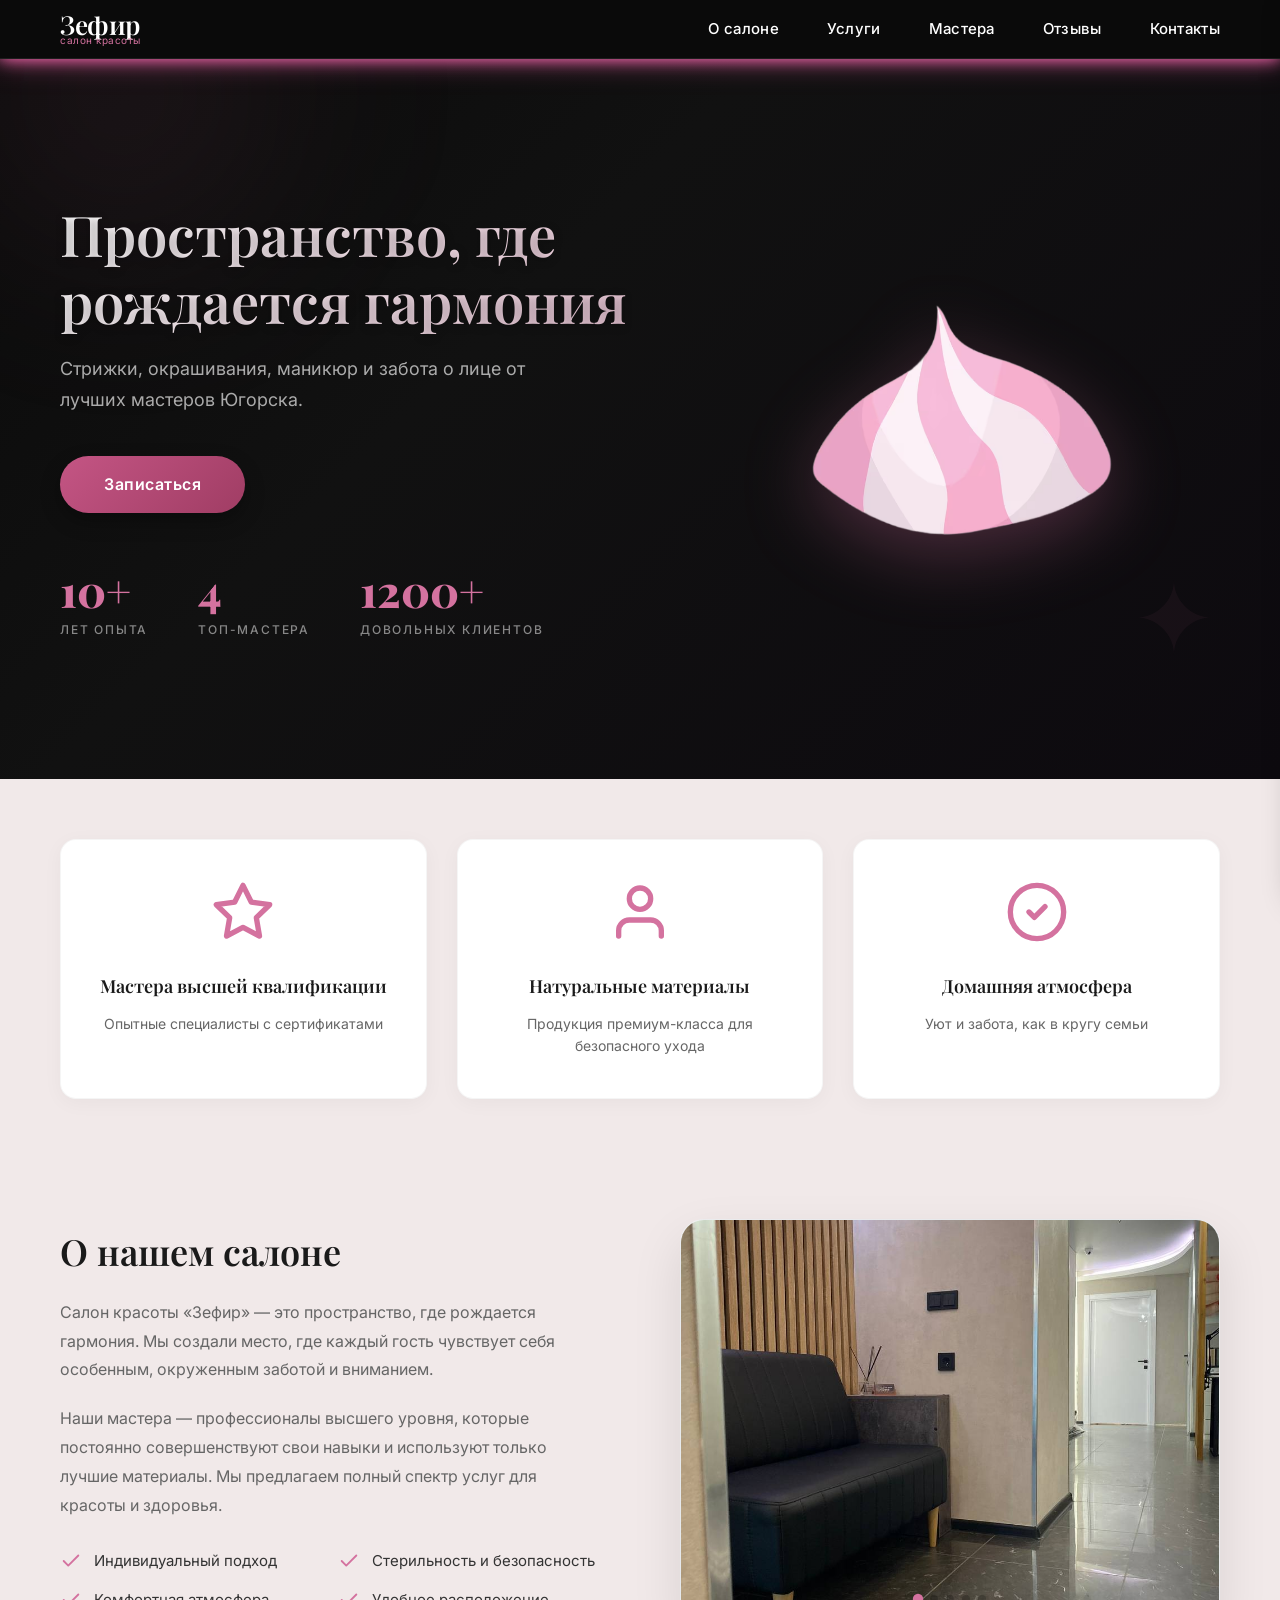
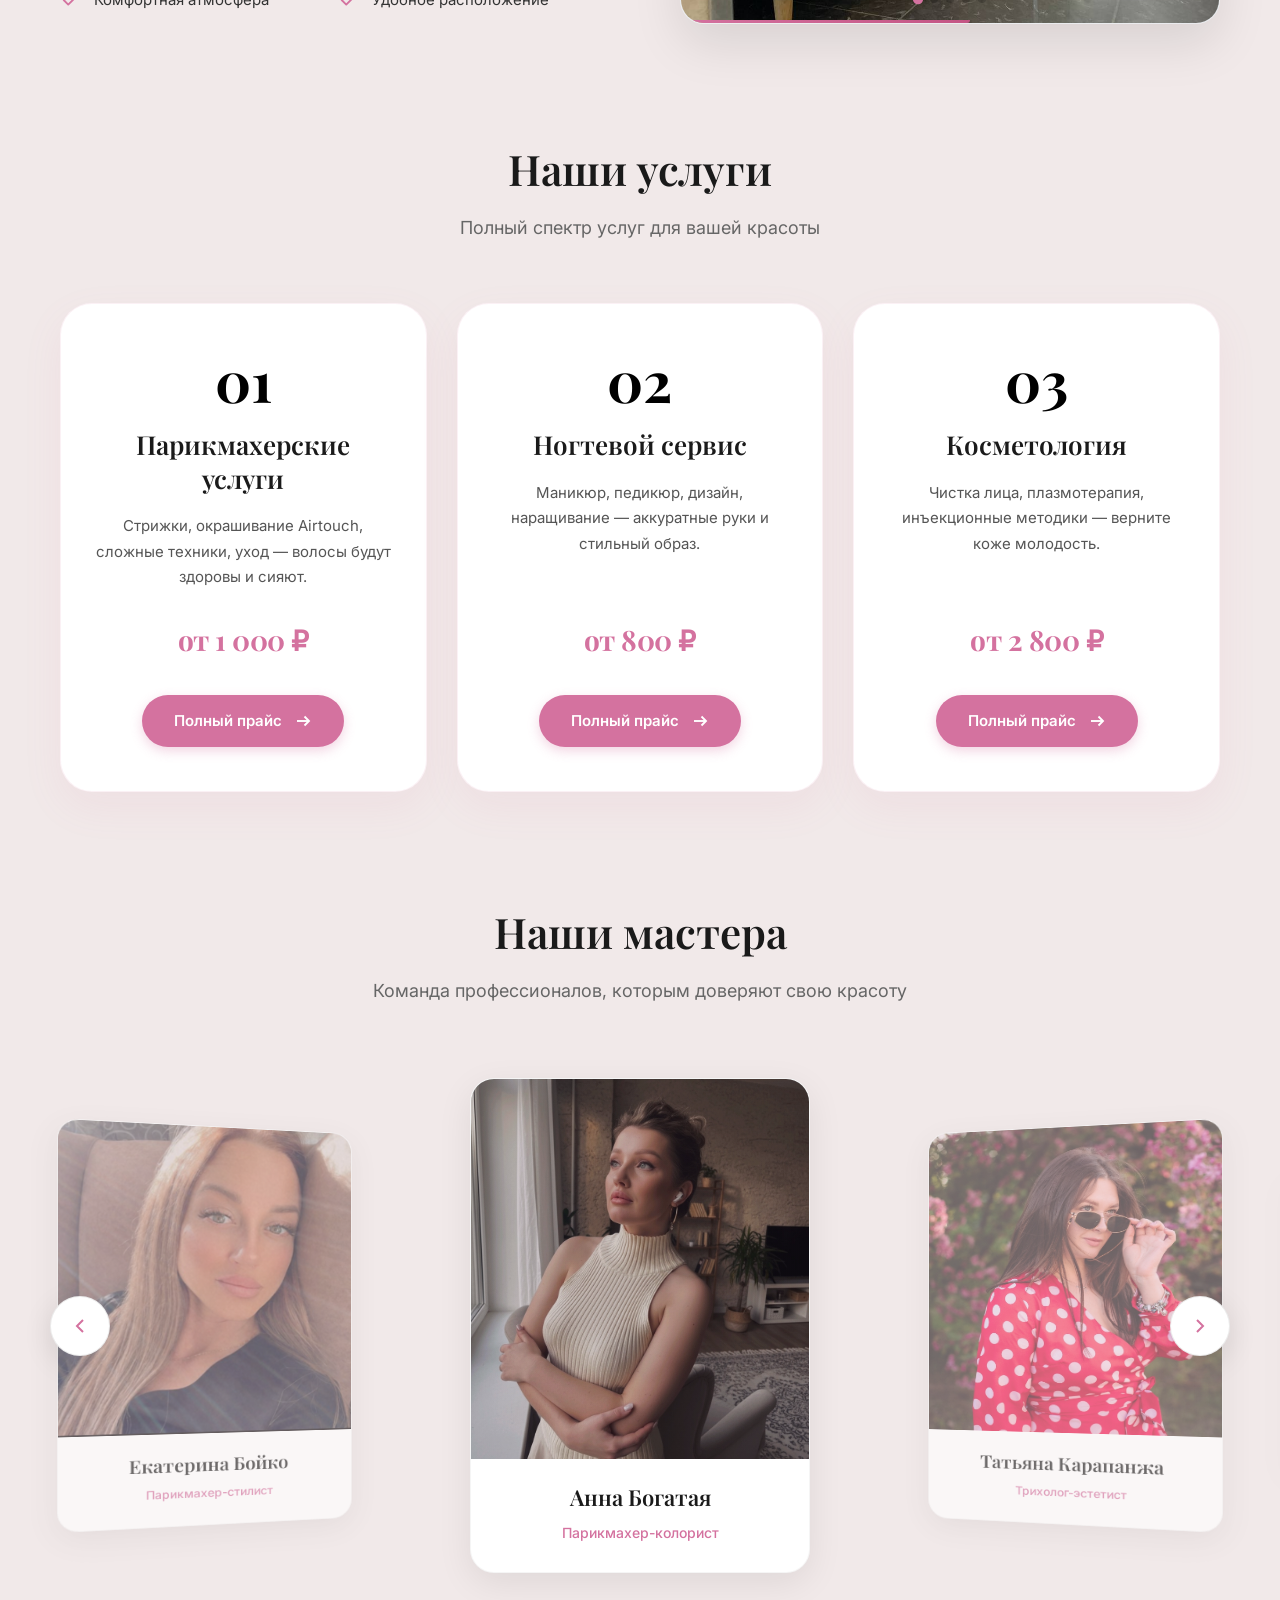
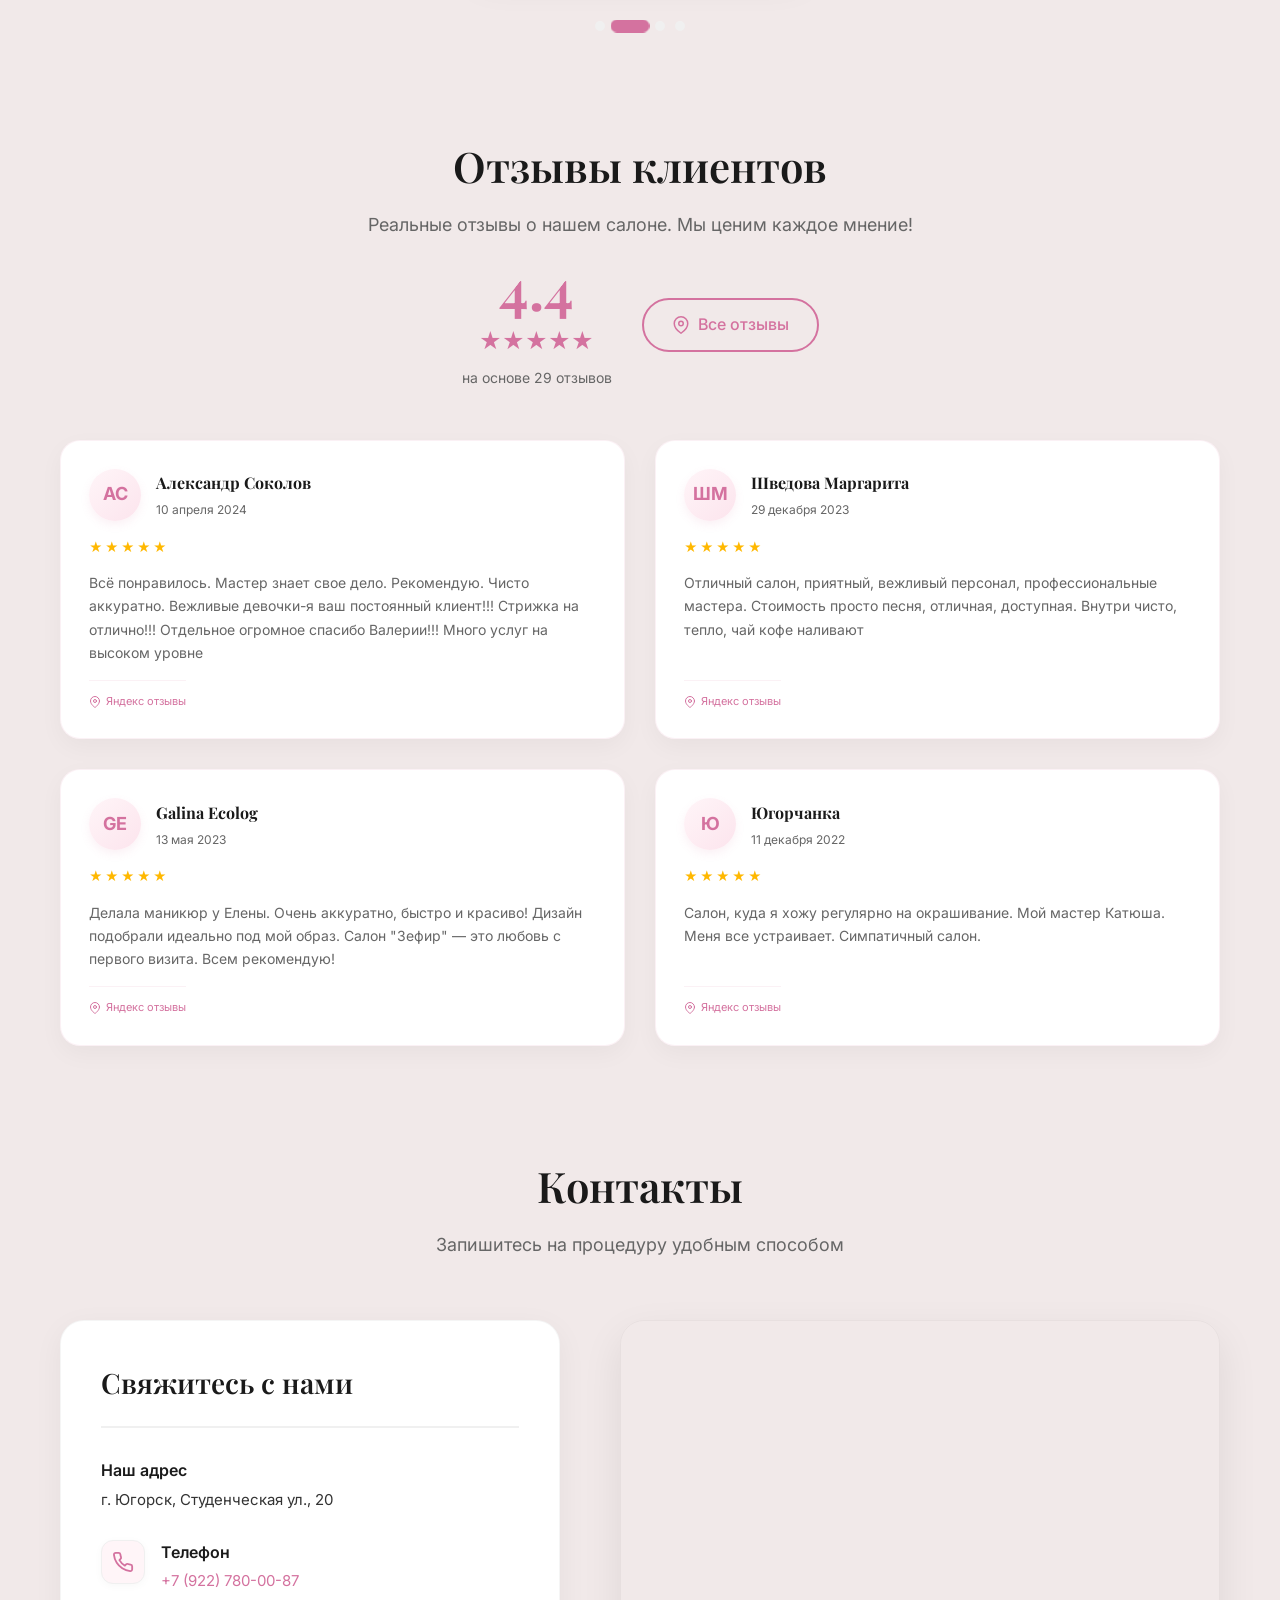
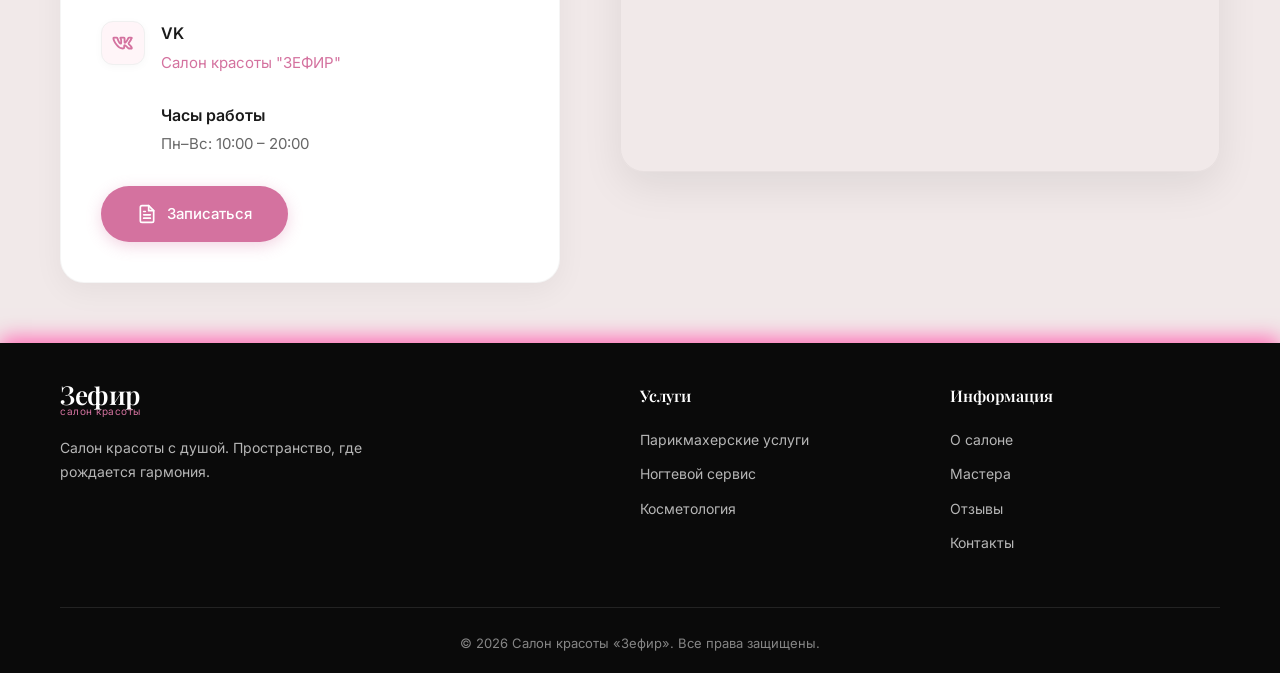
==== commit 63cd9fed: "Update index.html" ====
--- a/index.html
+++ b/index.html
@@ -119,7 +119,7 @@
           </div>
           <div class="stat">
             <div class="stat-number">4</div>
-            <div class="stat-label">ТОП-МАСТЕРОВ</div>
+            <div class="stat-label">ТОП-МАСТЕРА</div>
           </div>
           <div class="stat">
             <div class="stat-number">1200+</div>
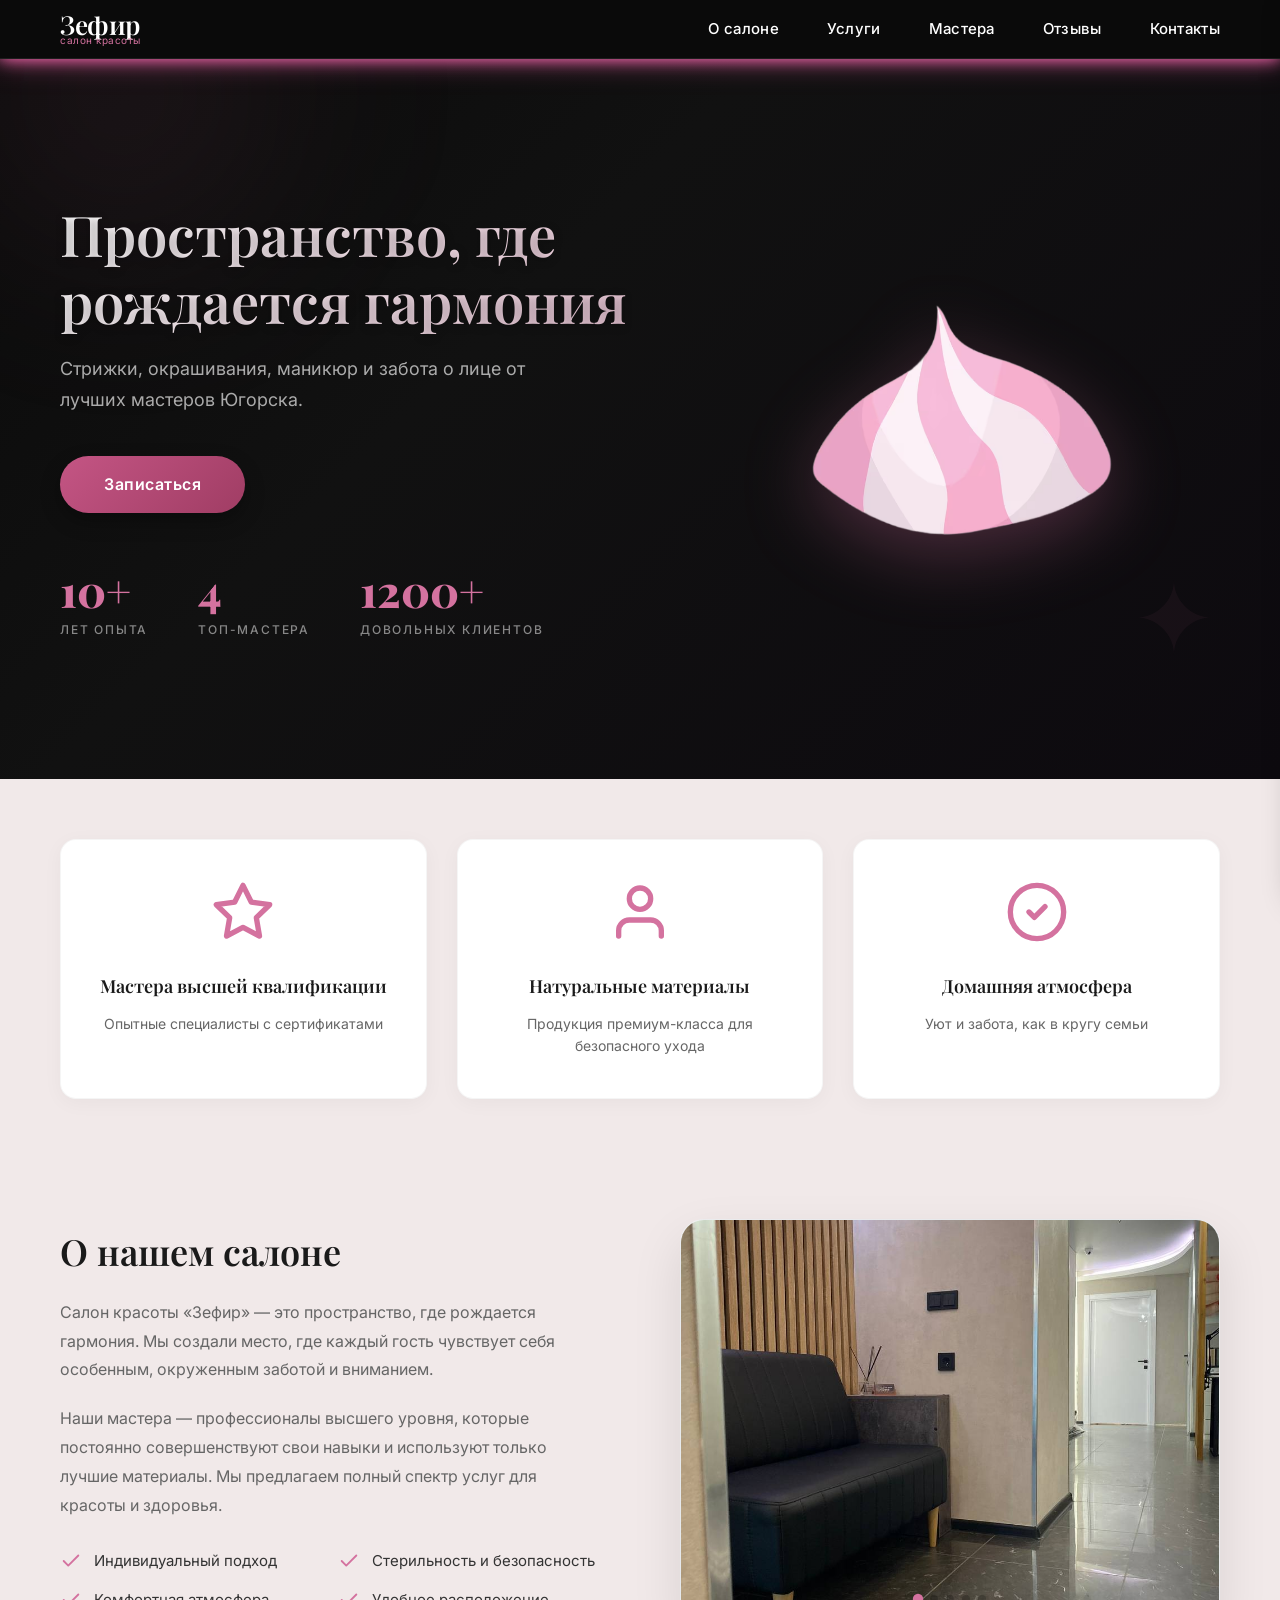
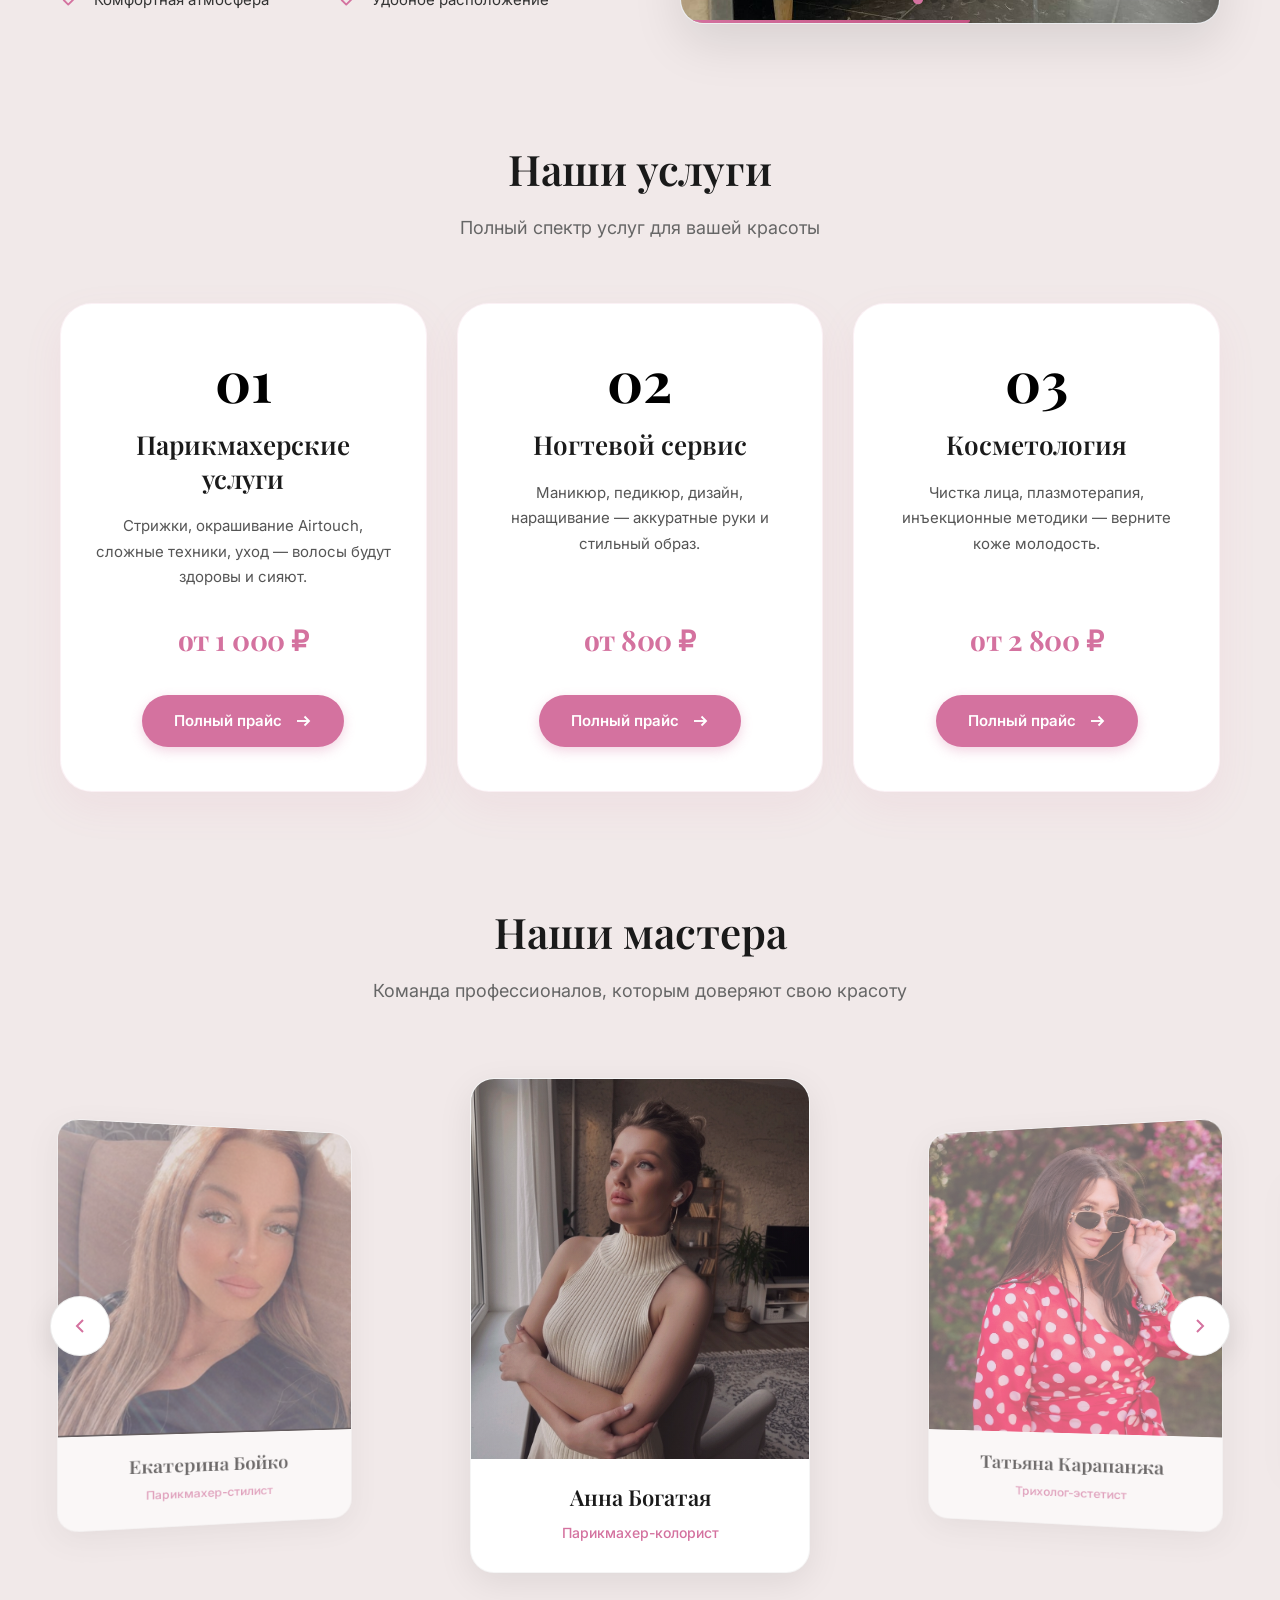
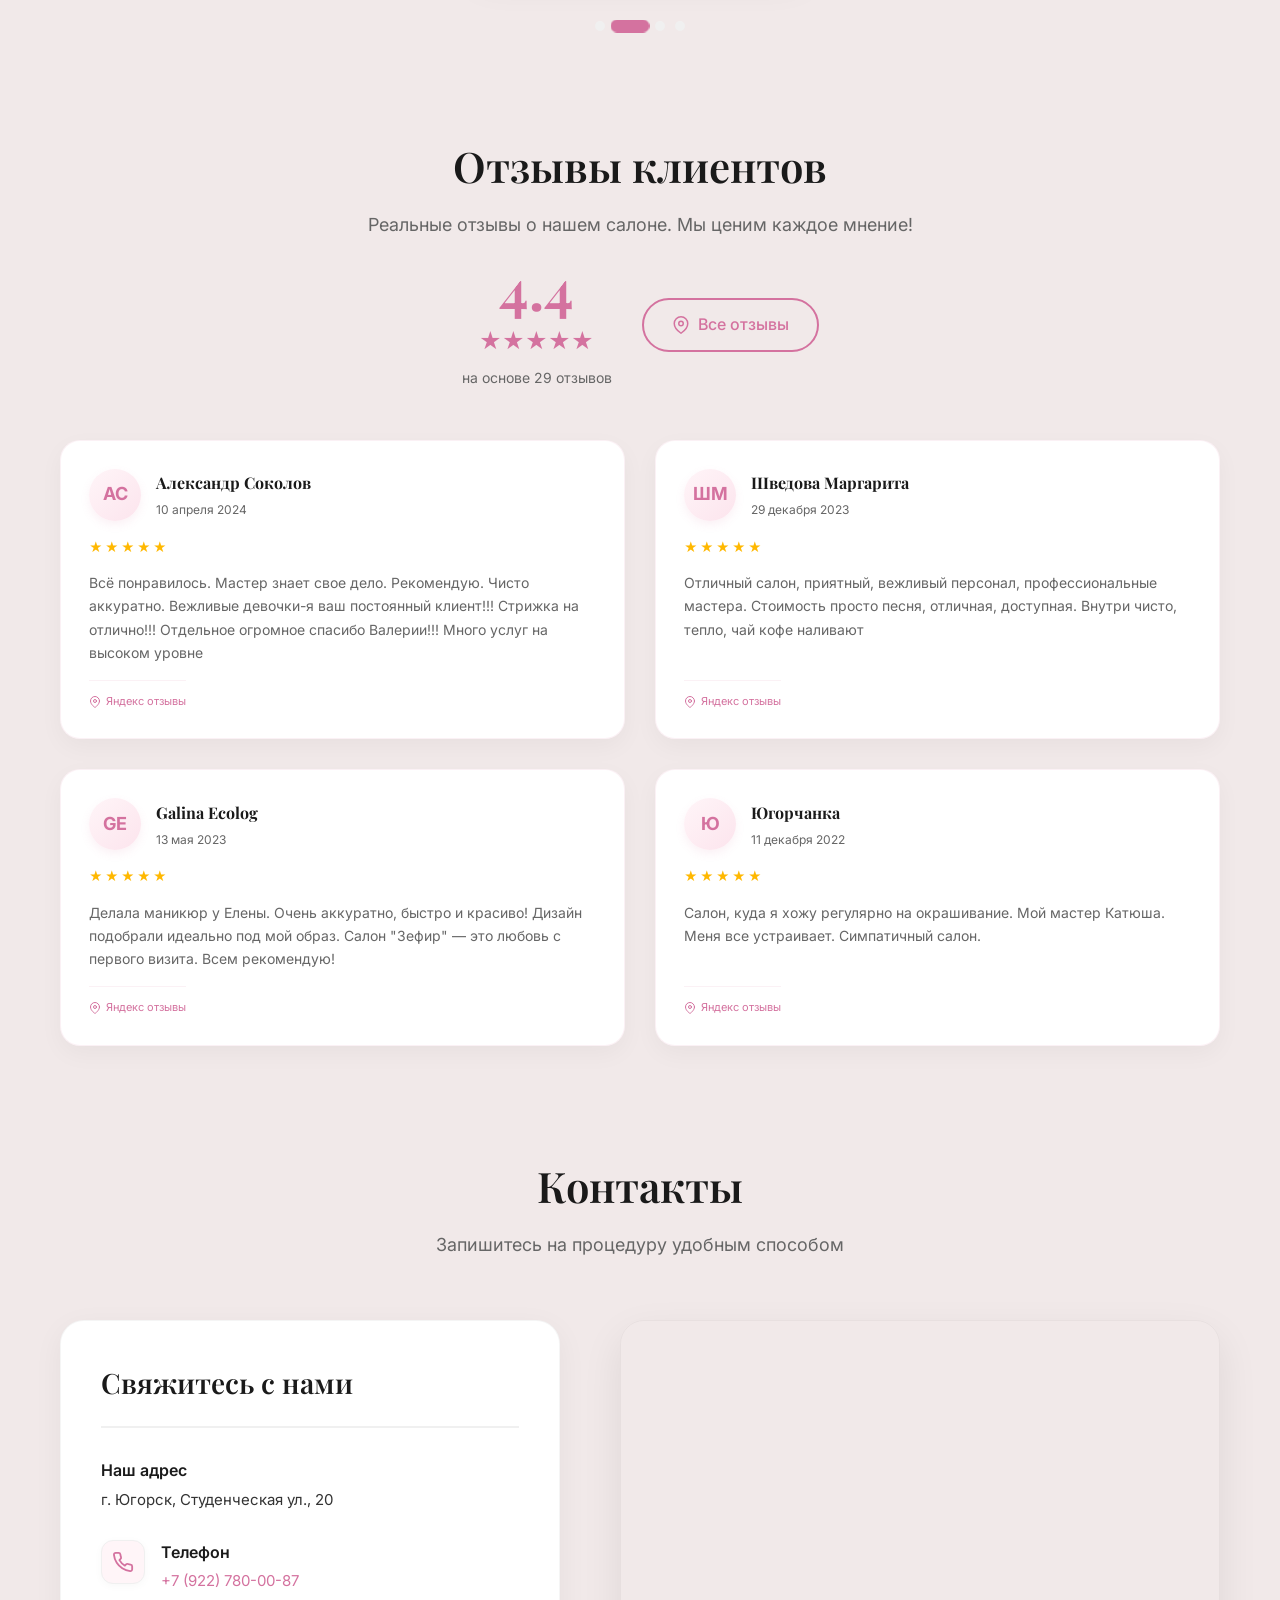
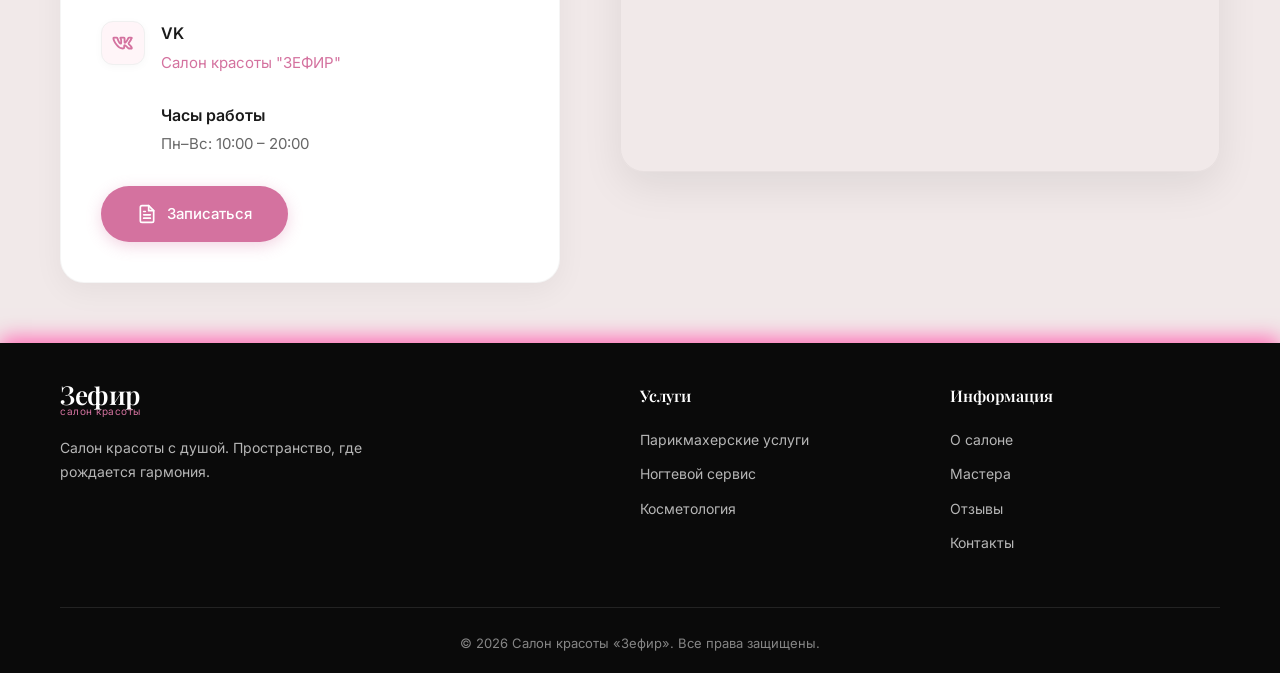
==== commit 560a6682: "Update index.html" ====
--- a/index.html
+++ b/index.html
@@ -3,6 +3,7 @@
 <head>
   <meta charset="UTF-8" />
   <meta name="viewport" content="width=device-width, initial-scale=1.0"/>
+  <meta name="color-scheme" content="light">
   <title>Салон красоты «Зефир» — Пространство, где рождается гармония</title>
  
    <link rel="icon" href="image/ico.png" type="image/png" sizes="16x16">
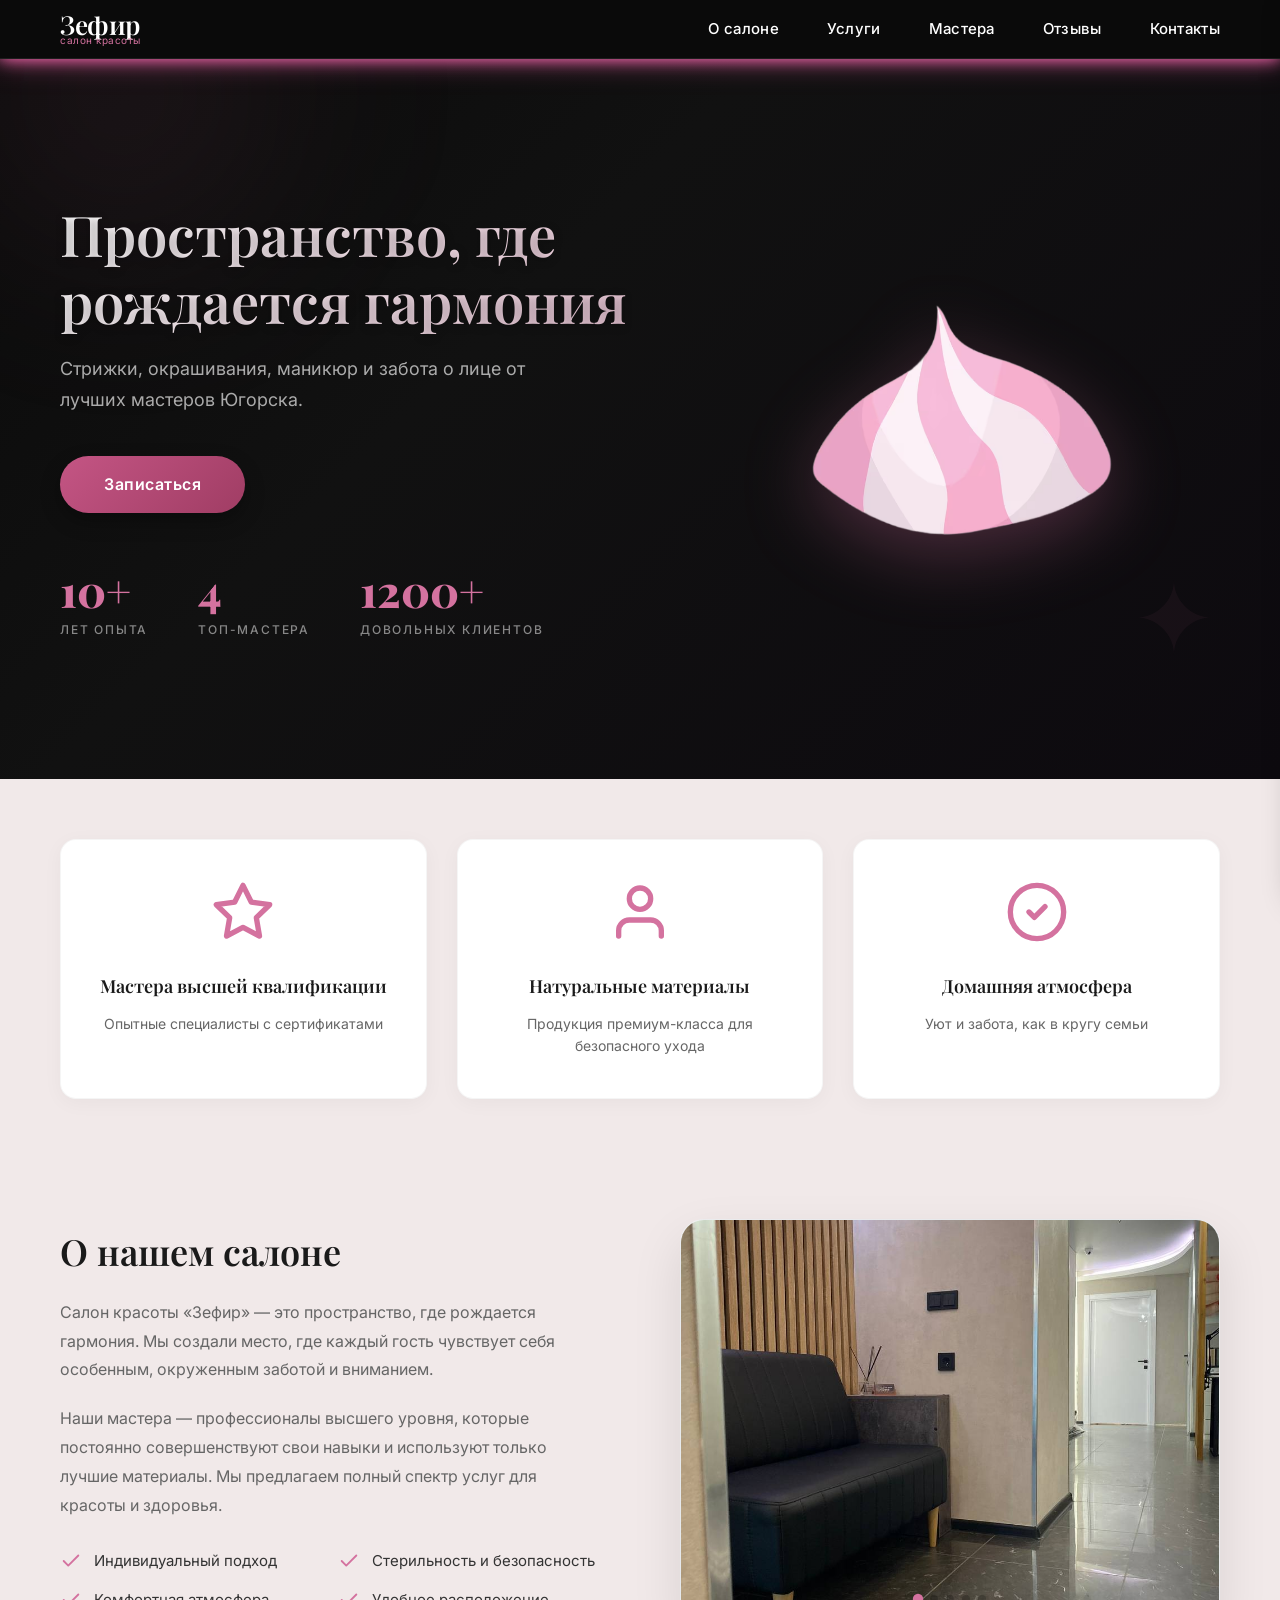
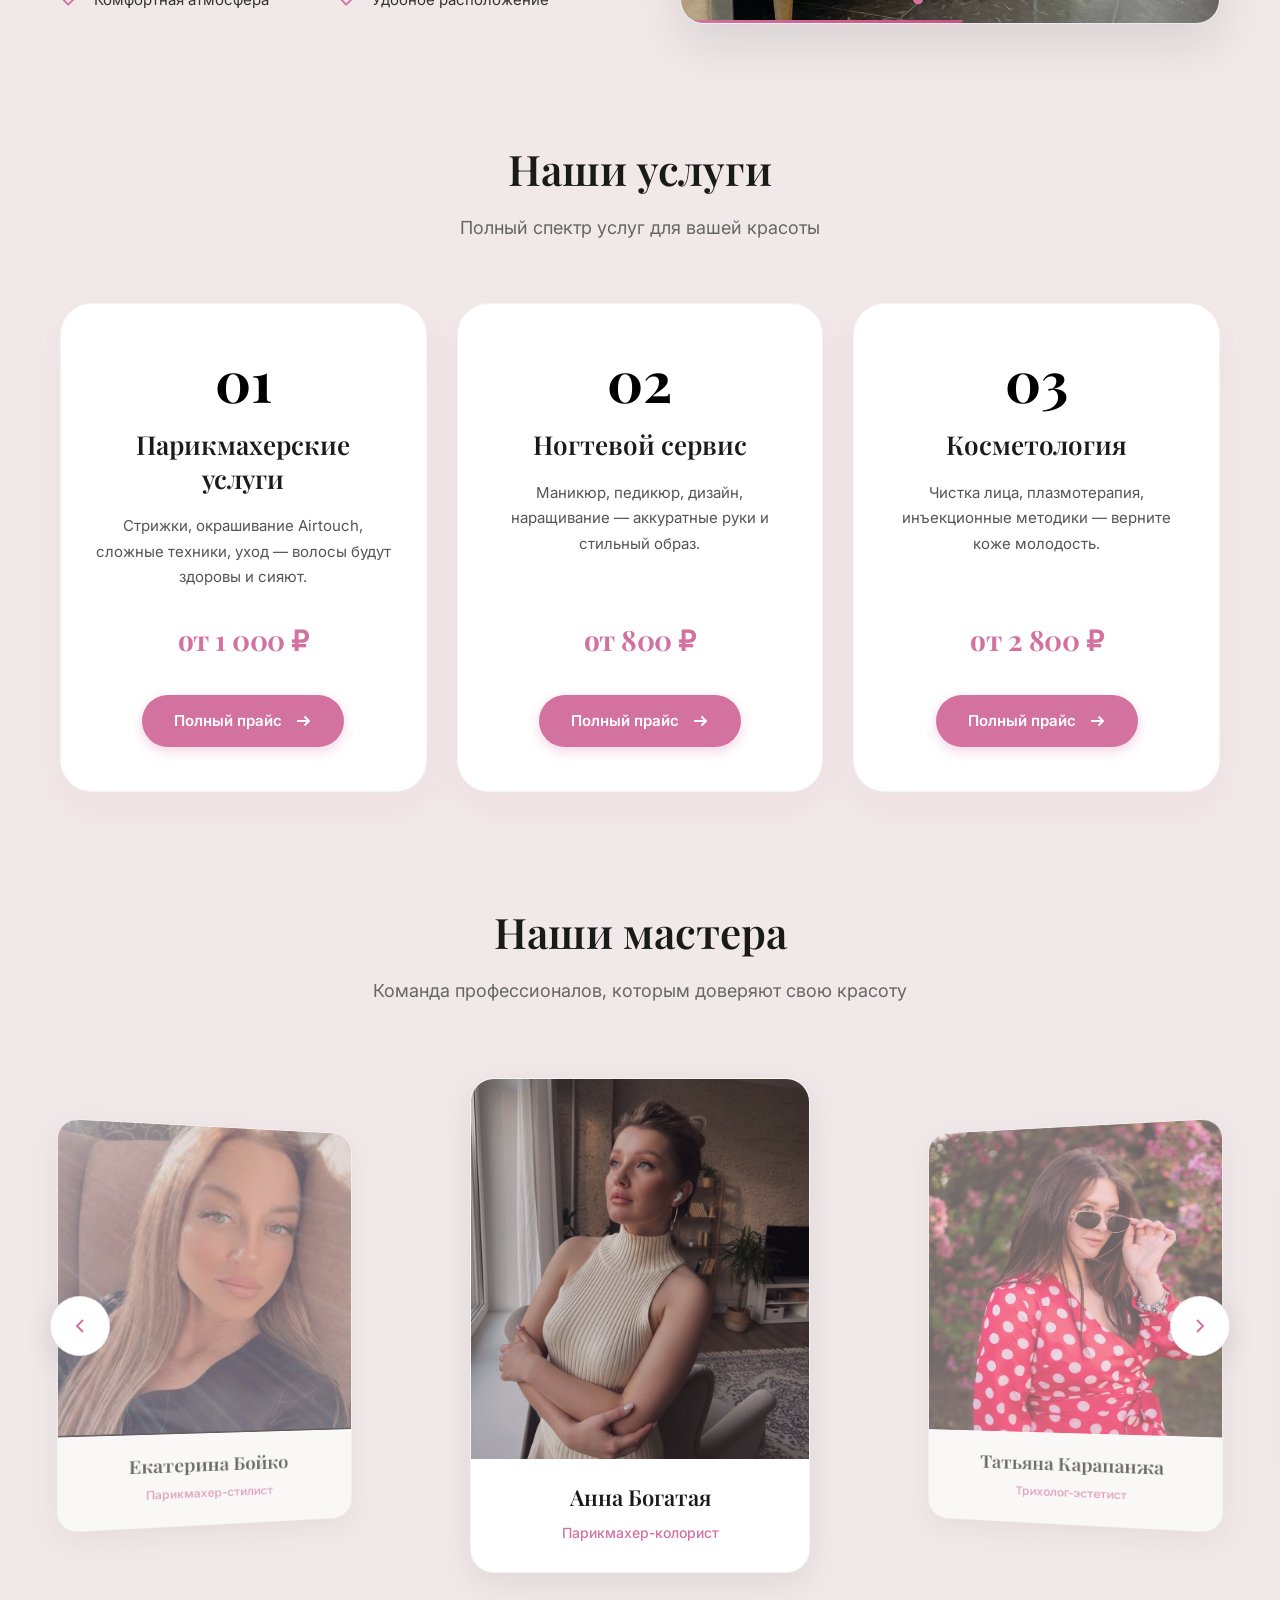
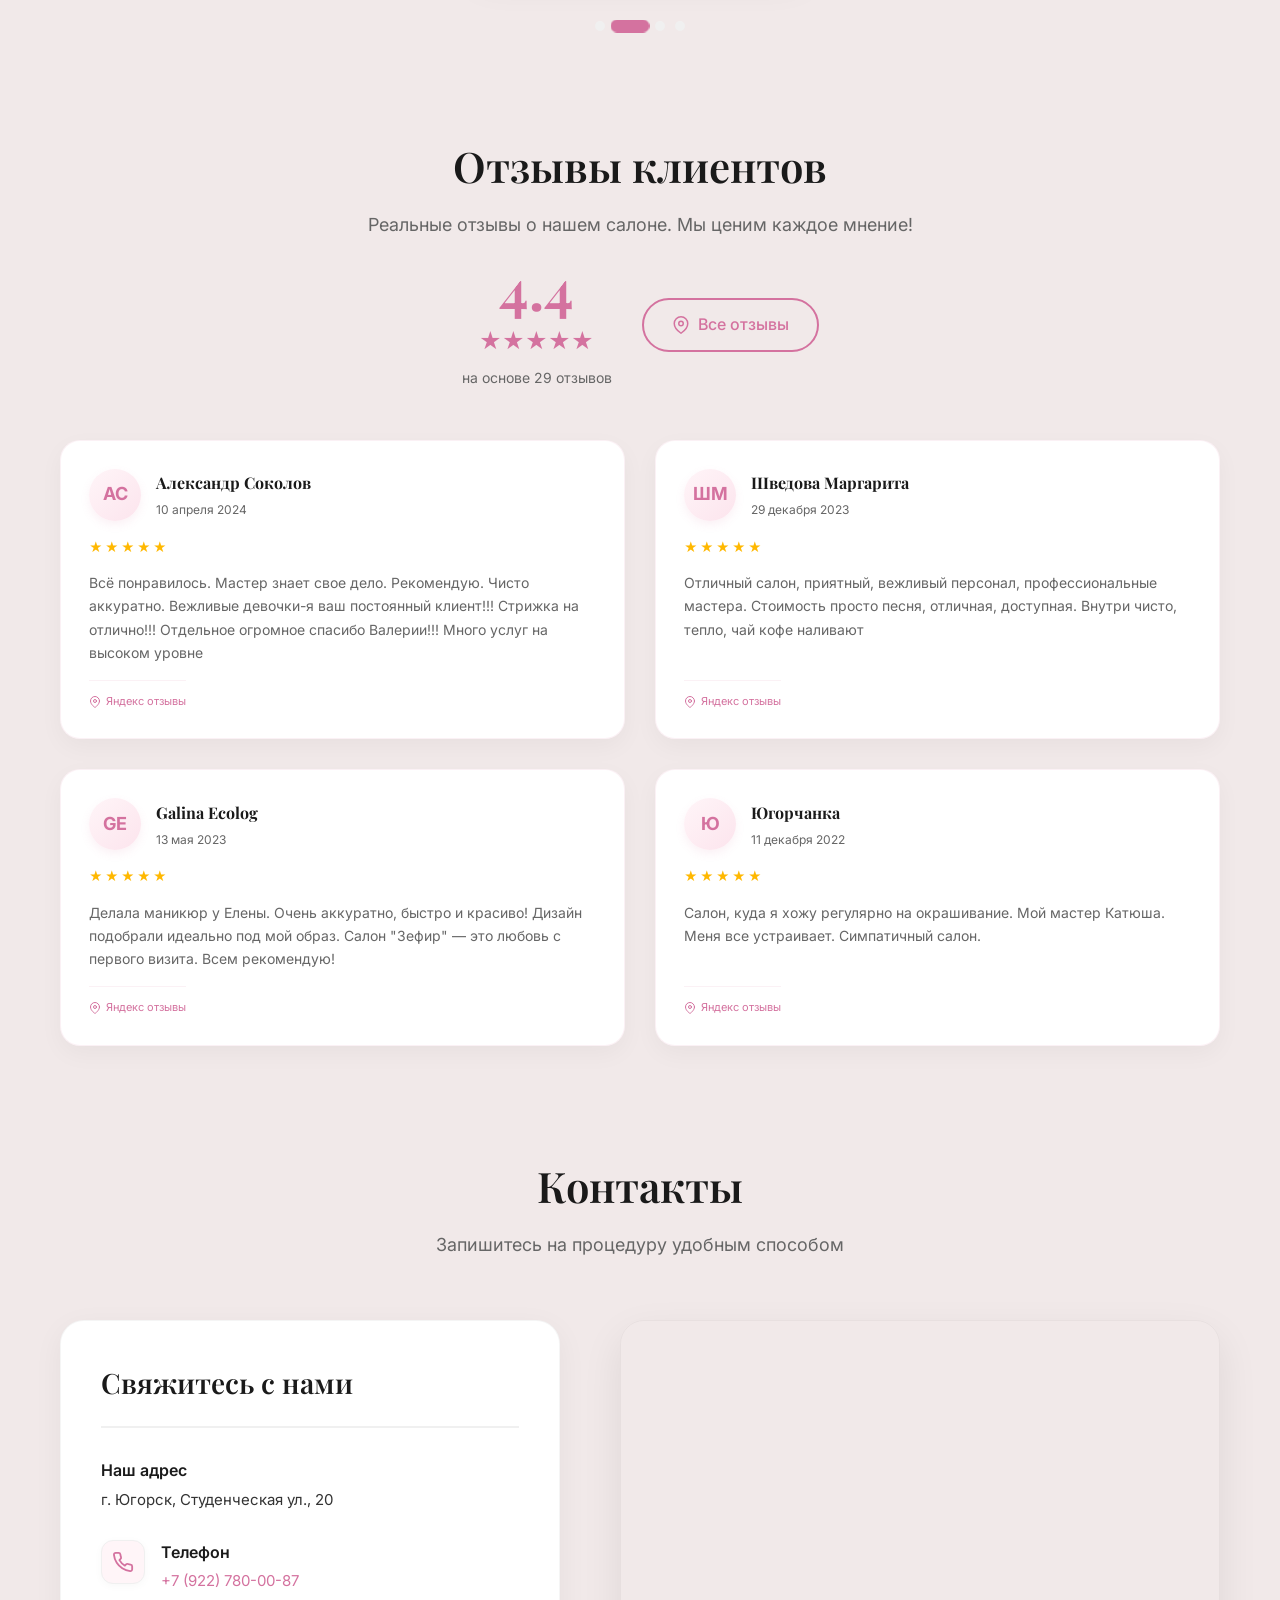
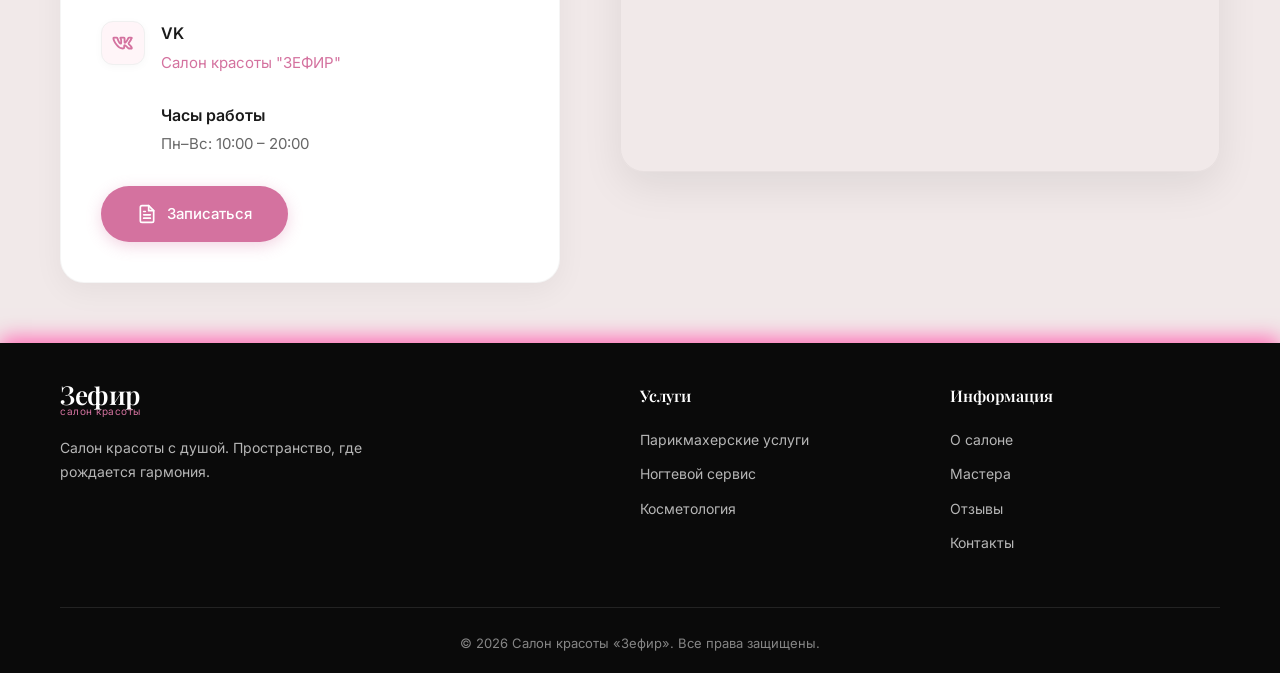
==== commit 040047b0: "Update index.html" ====
--- a/index.html
+++ b/index.html
@@ -3,7 +3,9 @@
 <head>
   <meta charset="UTF-8" />
   <meta name="viewport" content="width=device-width, initial-scale=1.0"/>
-  <meta name="color-scheme" content="light">
+  <meta name="color-scheme" content="light only">
+  <meta name="darkreader" content="off">
+  <meta name="darkreader-lock" content="darkreader-lock">
   <title>Салон красоты «Зефир» — Пространство, где рождается гармония</title>
  
    <link rel="icon" href="image/ico.png" type="image/png" sizes="16x16">
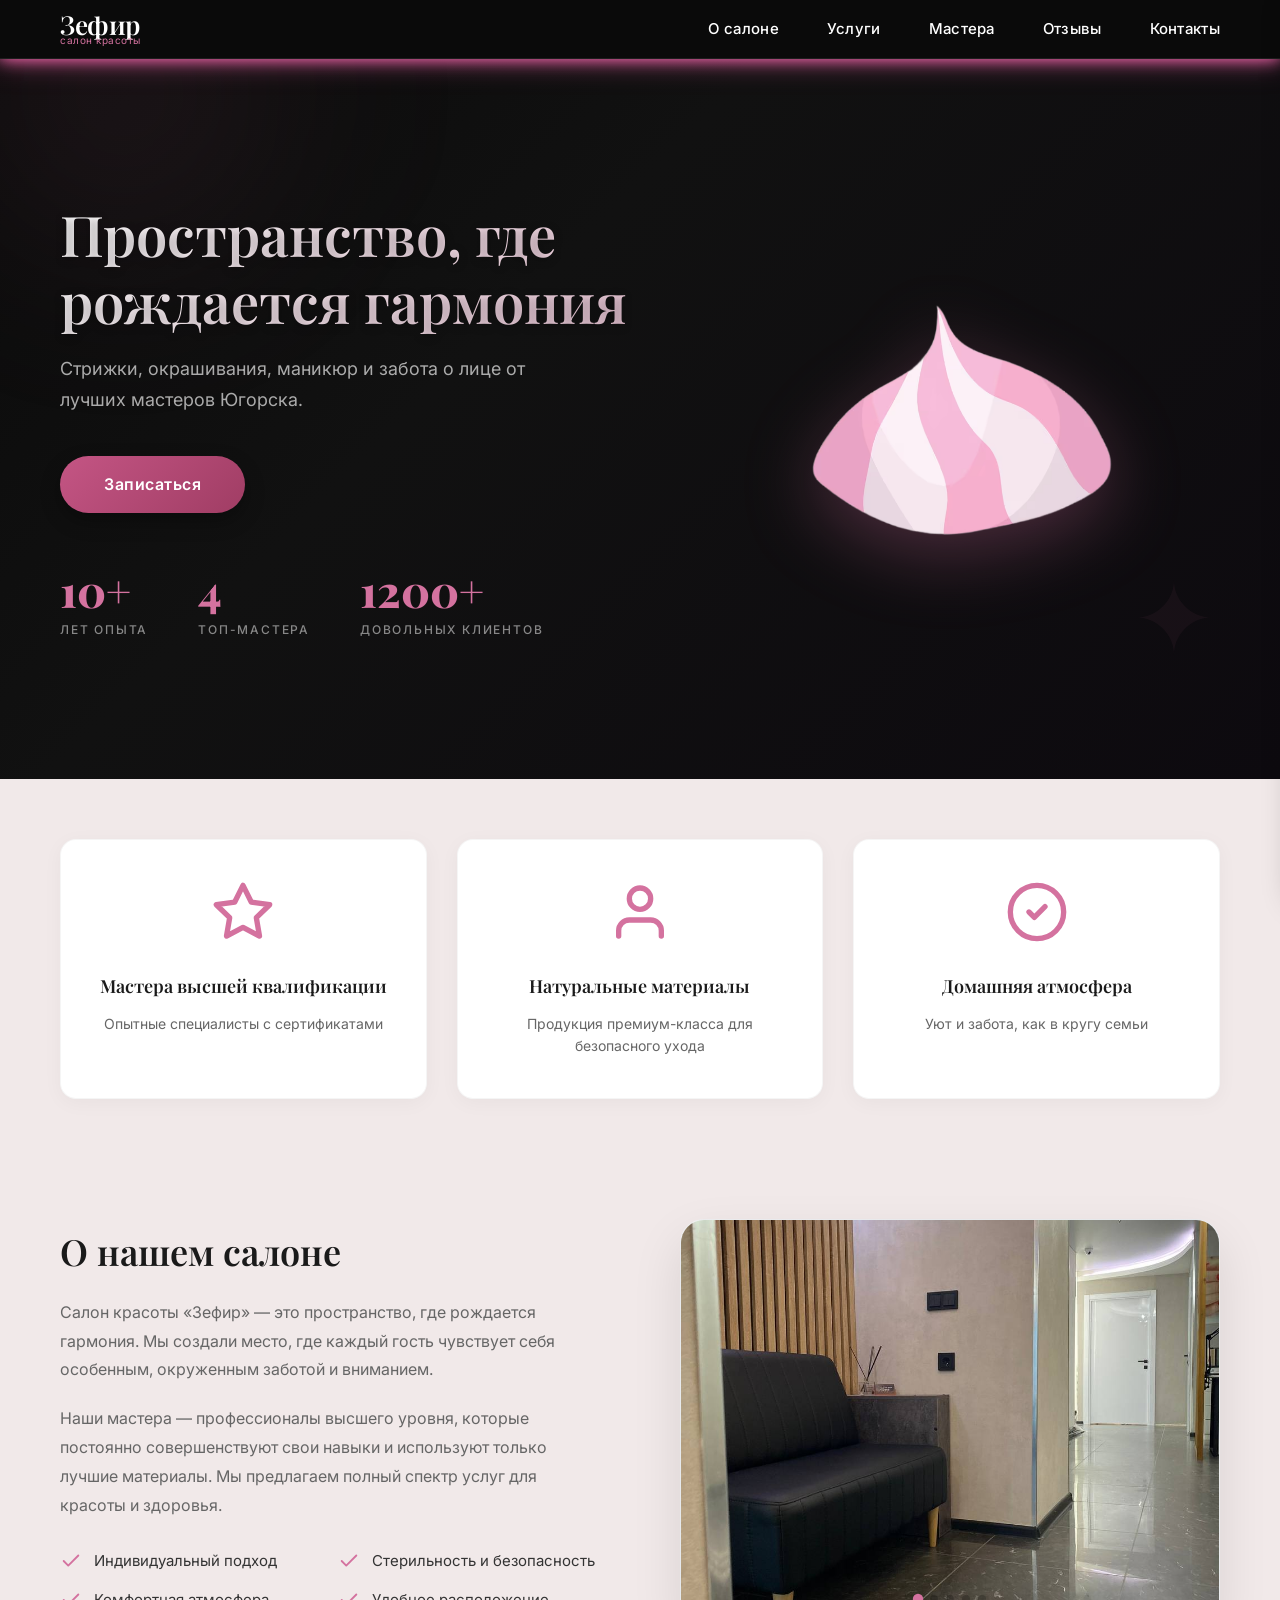
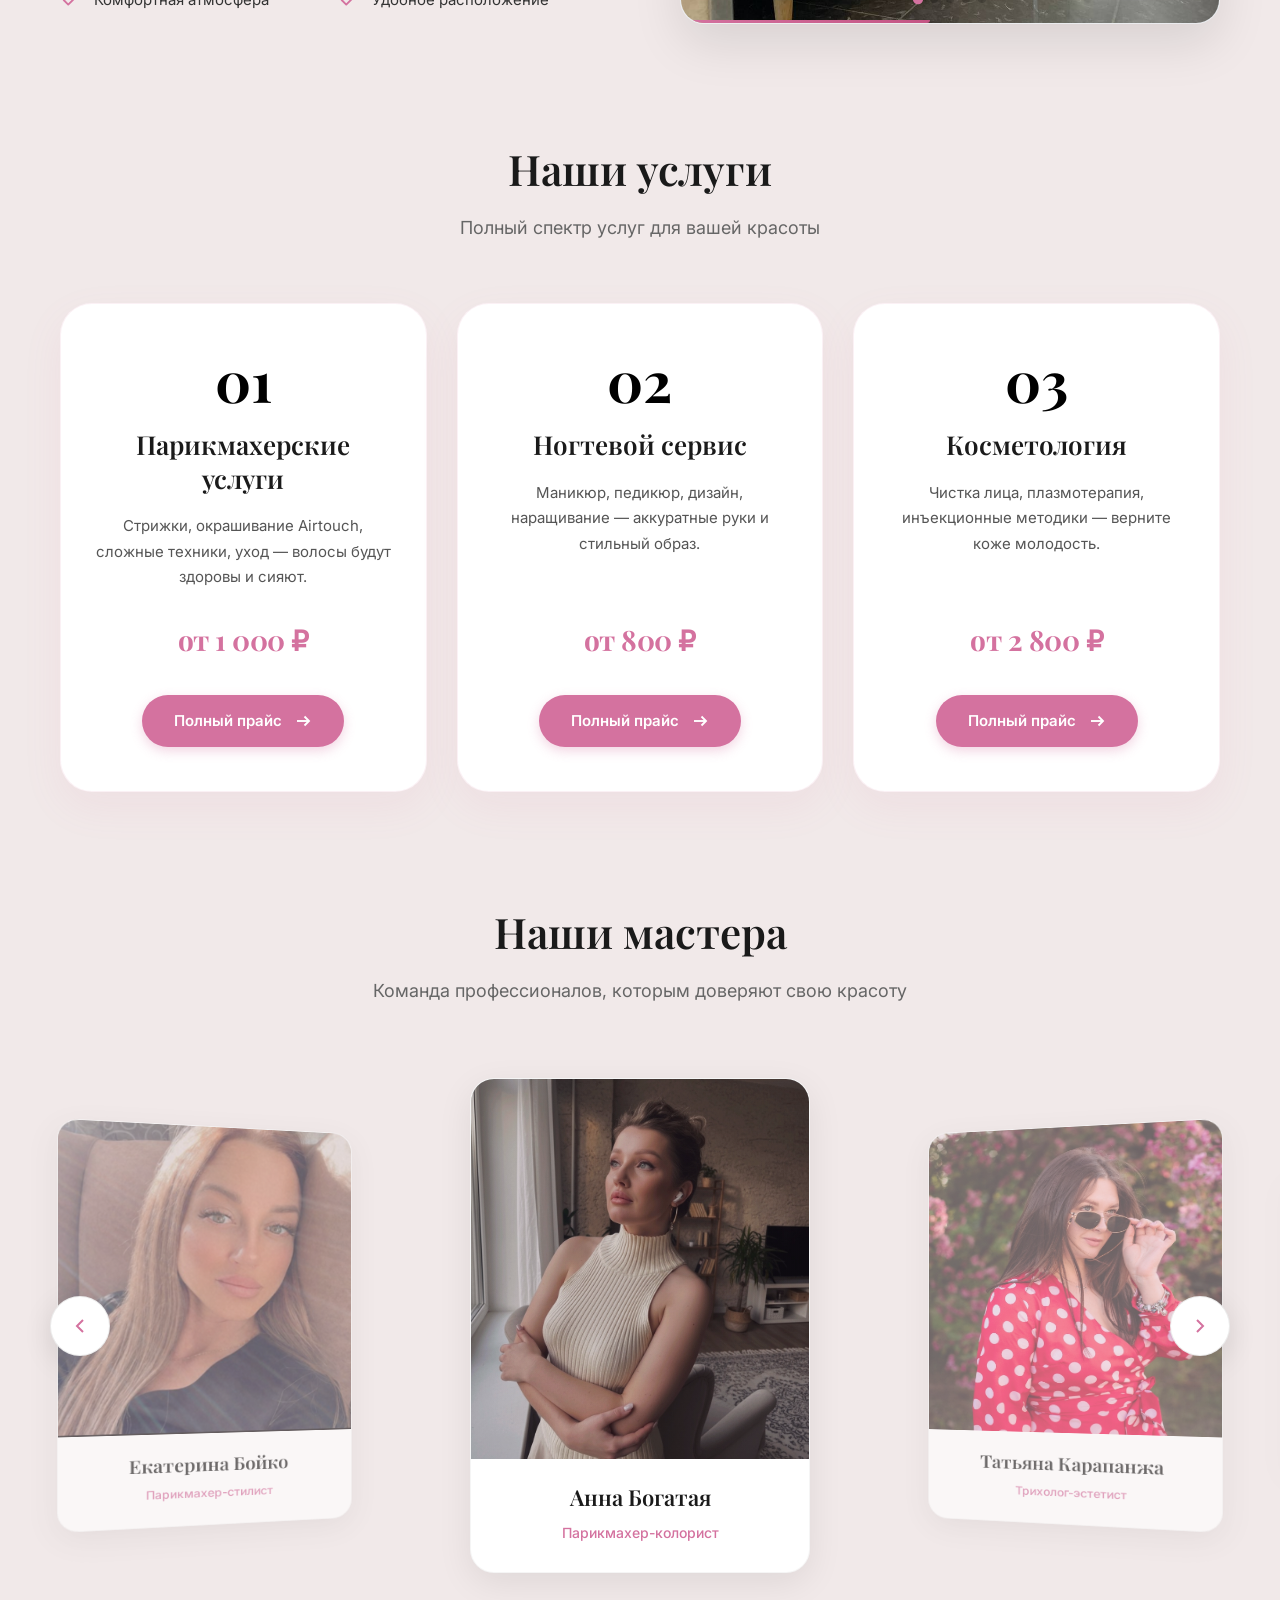
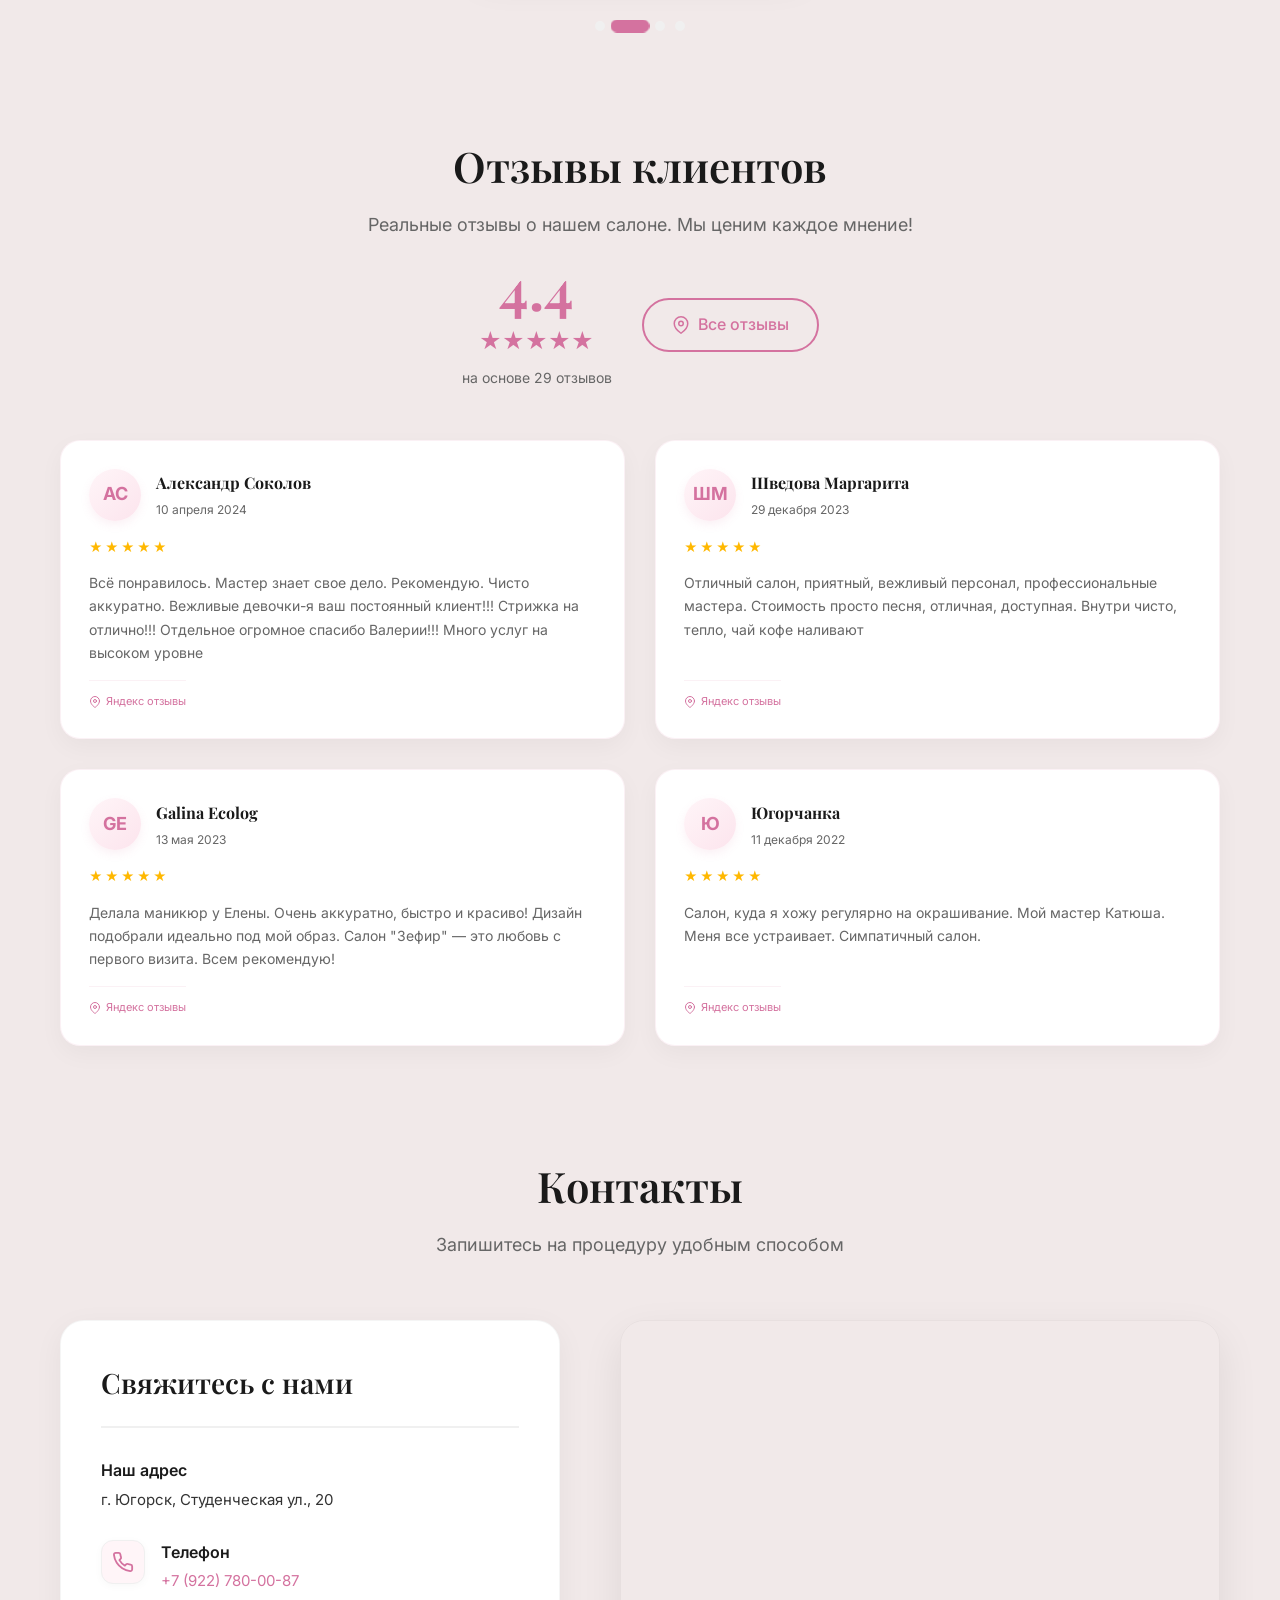
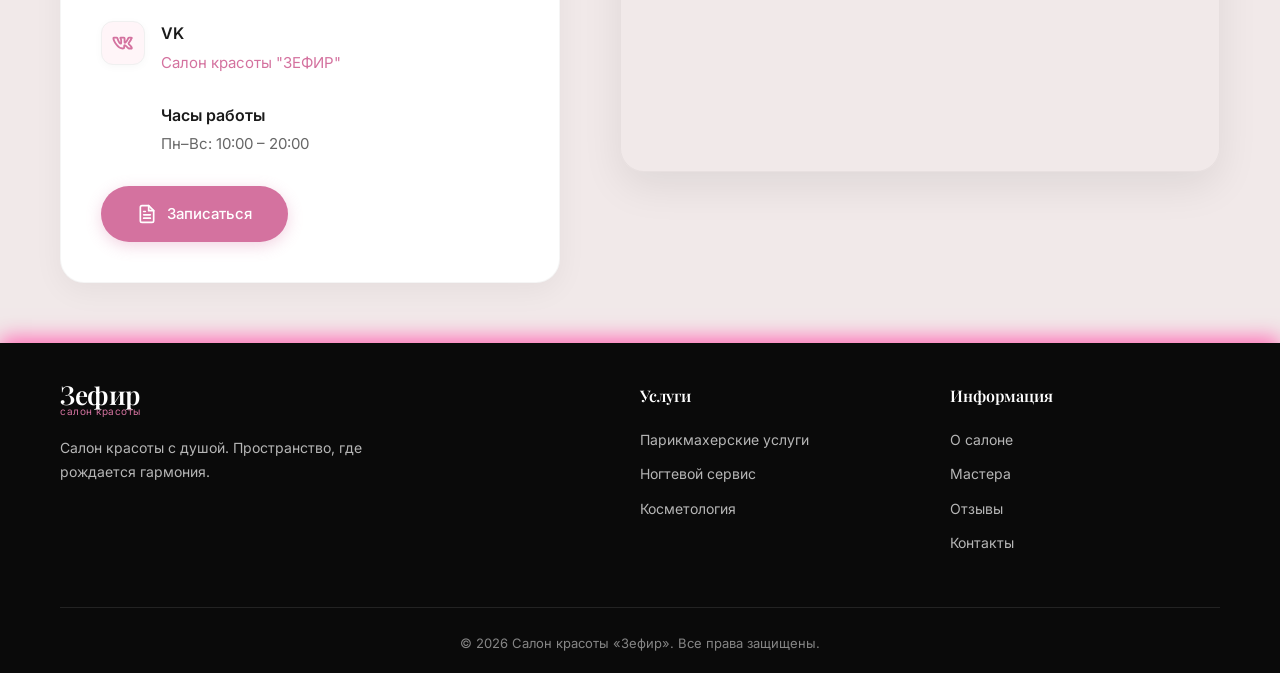
==== commit fa331a02: "Update index.html" ====
--- a/index.html
+++ b/index.html
@@ -6,6 +6,8 @@
   <meta name="color-scheme" content="light only">
   <meta name="darkreader" content="off">
   <meta name="darkreader-lock" content="darkreader-lock">
+  <meta name="x5-force-color-scheme" content="light">
+  <meta name="x5-page-mode" content="no-dark">
   <title>Салон красоты «Зефир» — Пространство, где рождается гармония</title>
  
    <link rel="icon" href="image/ico.png" type="image/png" sizes="16x16">
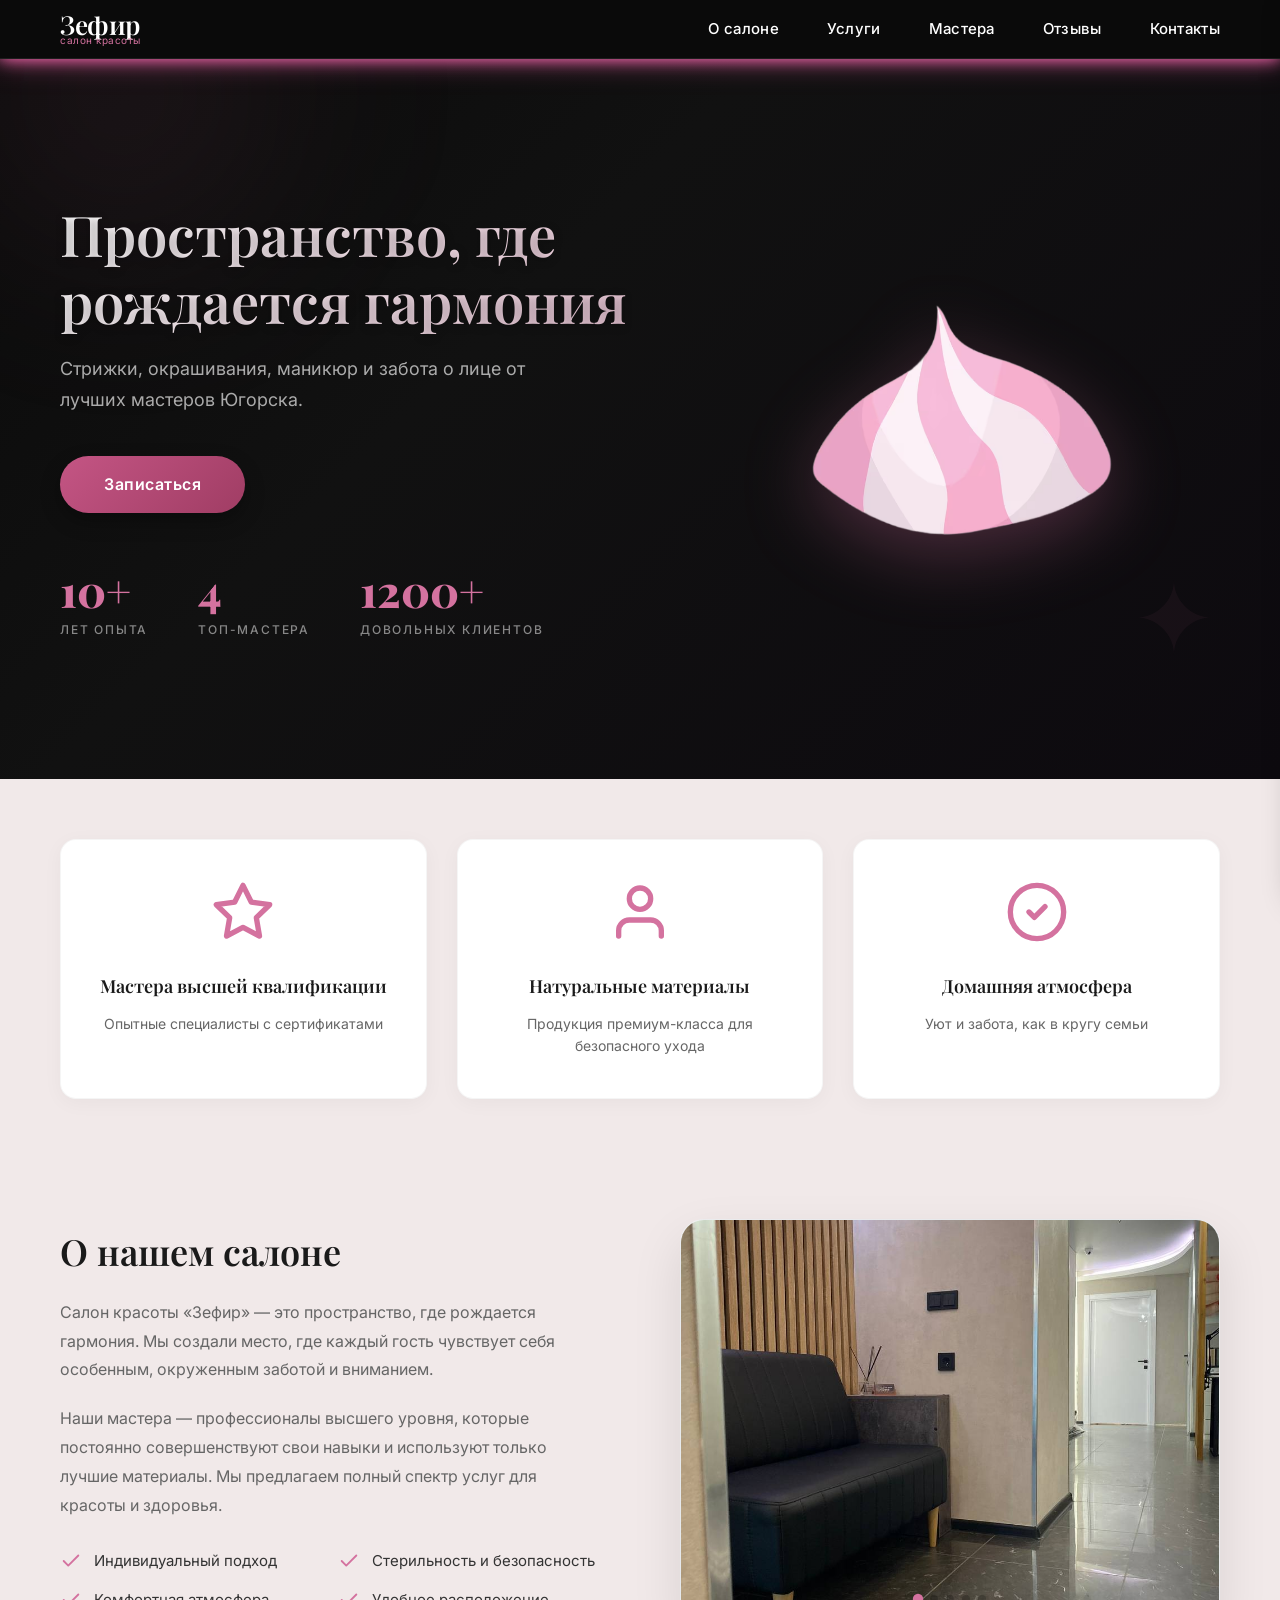
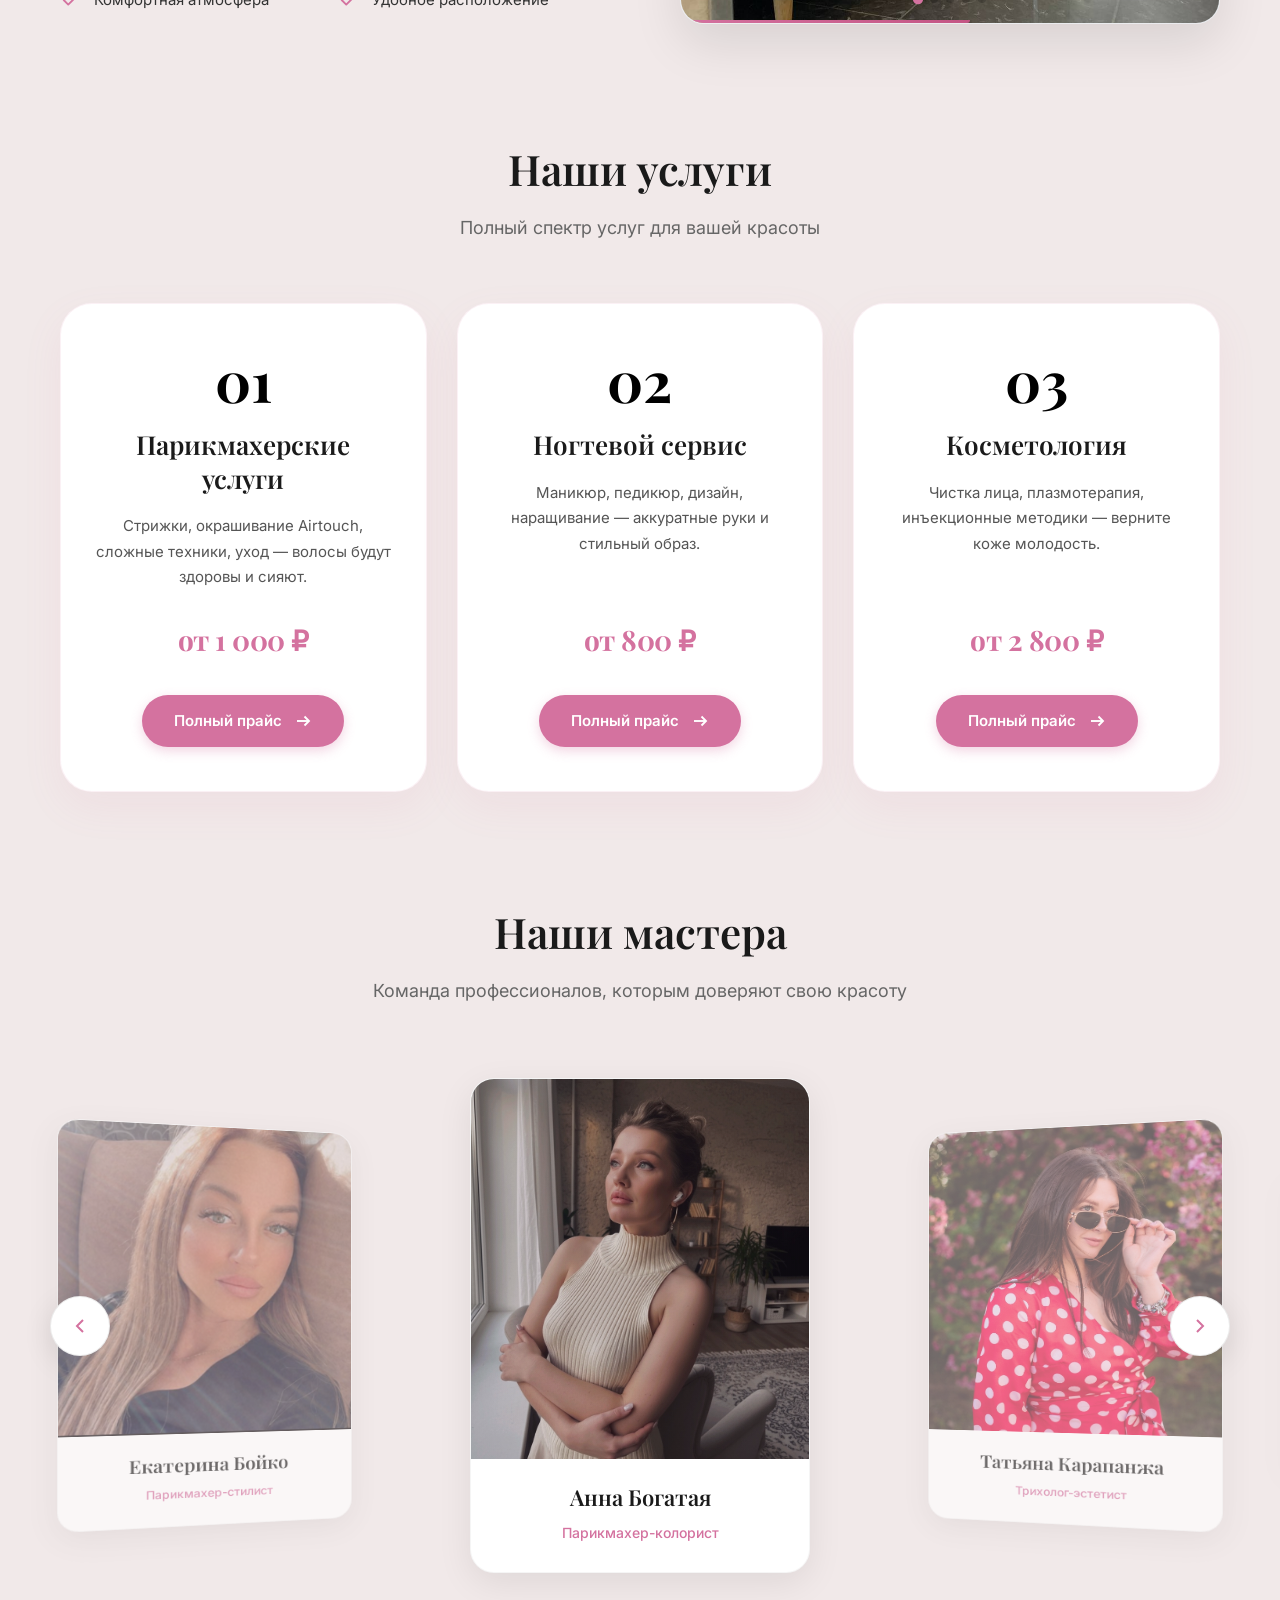
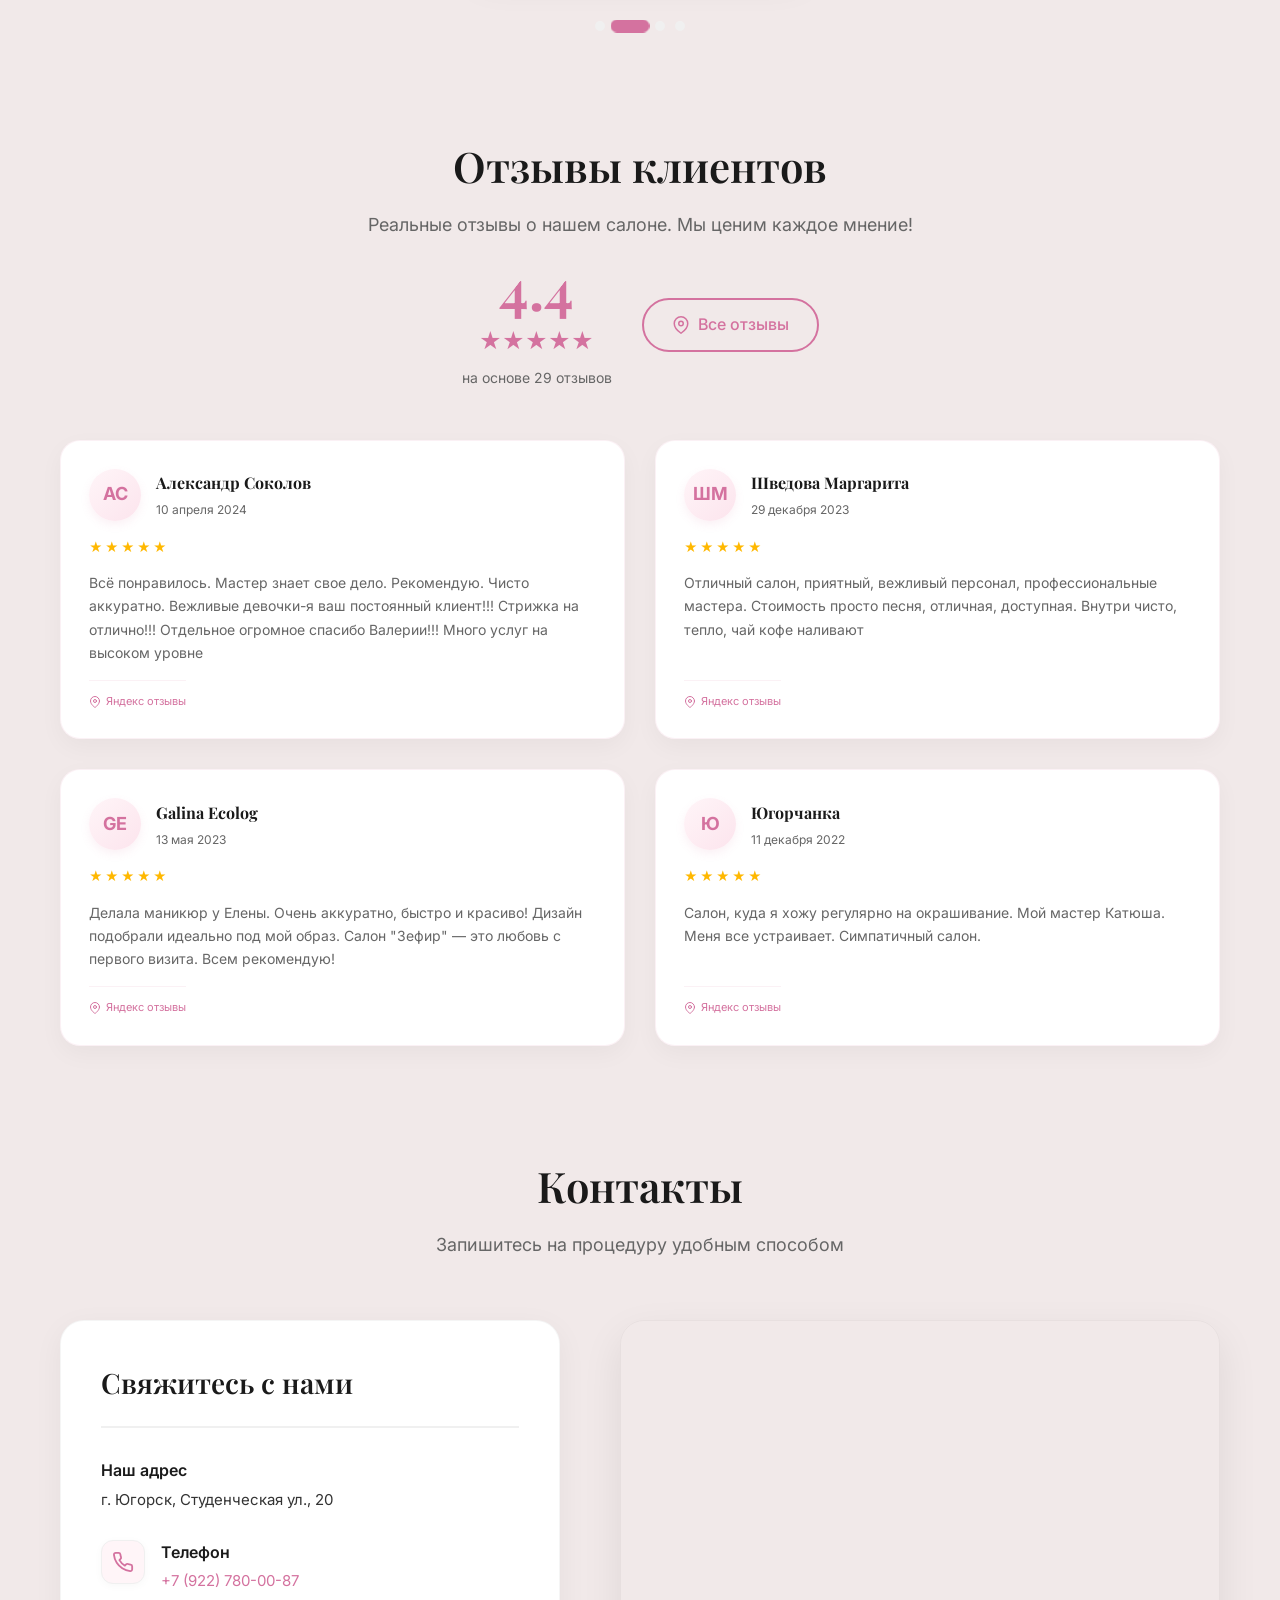
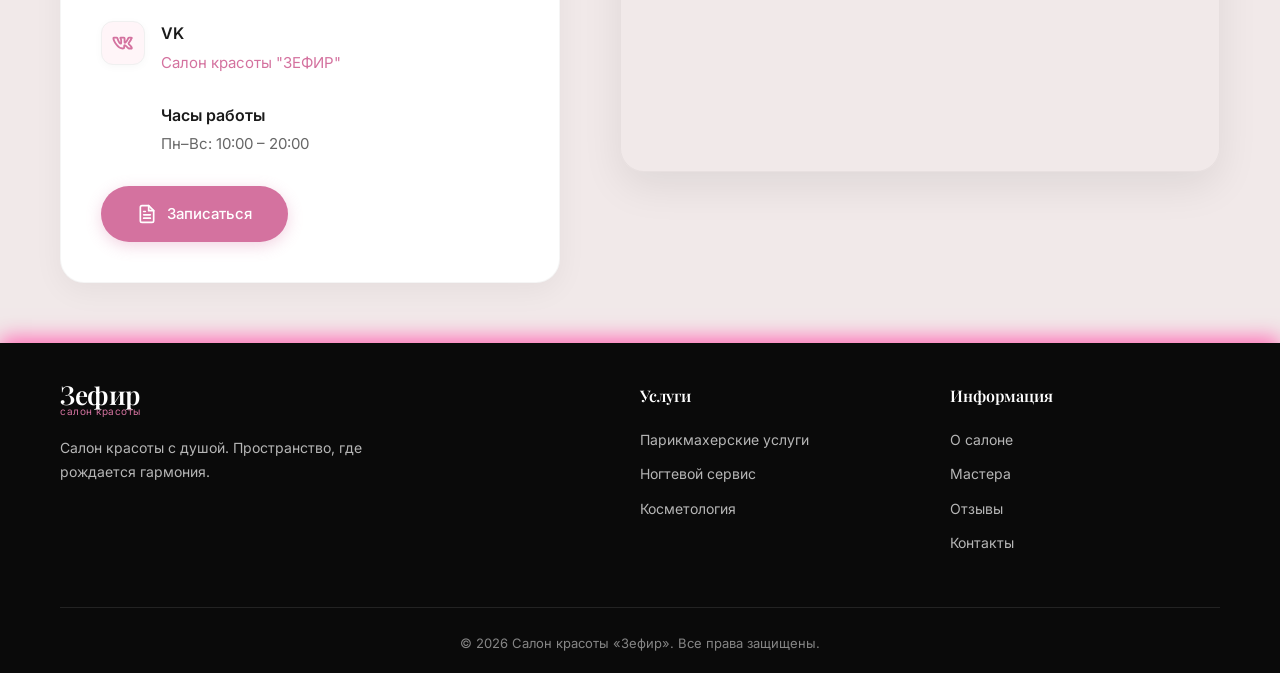
==== commit 77bc6b6f: "Update index.html" ====
--- a/index.html
+++ b/index.html
@@ -8,6 +8,7 @@
   <meta name="darkreader-lock" content="darkreader-lock">
   <meta name="x5-force-color-scheme" content="light">
   <meta name="x5-page-mode" content="no-dark">
+	
   <title>Салон красоты «Зефир» — Пространство, где рождается гармония</title>
  
    <link rel="icon" href="image/ico.png" type="image/png" sizes="16x16">
--- a/styles.css
+++ b/styles.css
@@ -18,7 +18,7 @@
   --shadow-section-hover: 0 20px 60px rgba(0, 0, 0, 0.1);
 }
 
-* { margin: 0; padding: 0; box-sizing: border-box; }
+* { margin: 0; padding: 0; box-sizing: border-box; -webkit-tap-highlight-color: transparent;}
 
 .preloader { position: fixed; top: 0; left: 0; width: 100%; height: 100%; background: linear-gradient(135deg, #1a1a1a 0%, #2d2d2d 100%); display: flex; align-items: center; justify-content: center; z-index: 9999; transition: opacity 0.5s ease, visibility 0.5s ease; }
 .preloader.hidden { opacity: 0; visibility: hidden; pointer-events: none; }
@@ -37,7 +37,7 @@
 .preloader-dots span:nth-child(2) { animation-delay: -0.16s; }
 @keyframes bounce { 0%, 80%, 100% { transform: scale(0); } 40% { transform: scale(1); } }
 
-body { font-family: 'Inter', -apple-system, BlinkMacSystemFont, sans-serif; color: var(--text); line-height: 1.6; background: #F1E9E9; overflow-x: hidden; }
+body { font-family: 'Inter', -apple-system, BlinkMacSystemFont, sans-serif; color: var(--text)!important; line-height: 1.6;  background-color: #F1E9E9 !important;  overflow-x: hidden; }
 a { text-decoration: none; color: inherit; transition: var(--transition); }
 ul { list-style: none; }
 img { max-width: 100%; height: auto; display: block; }
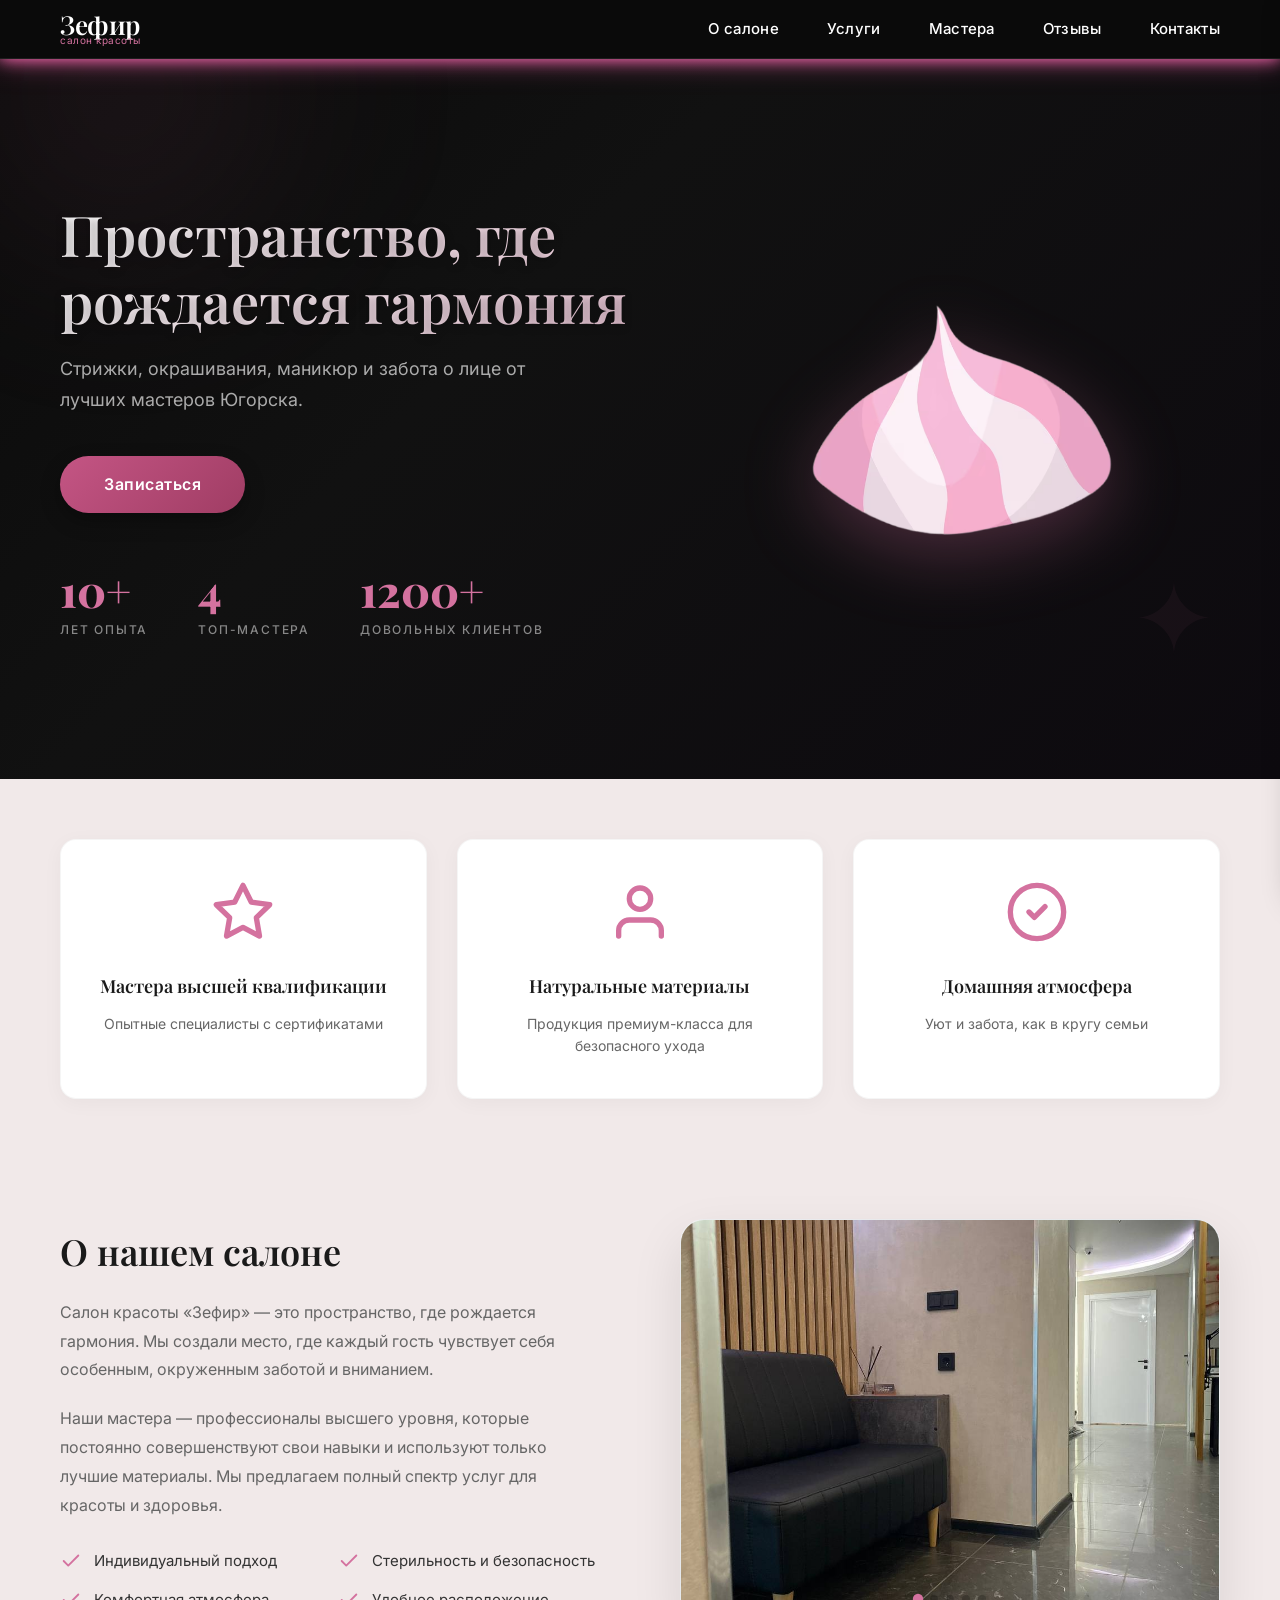
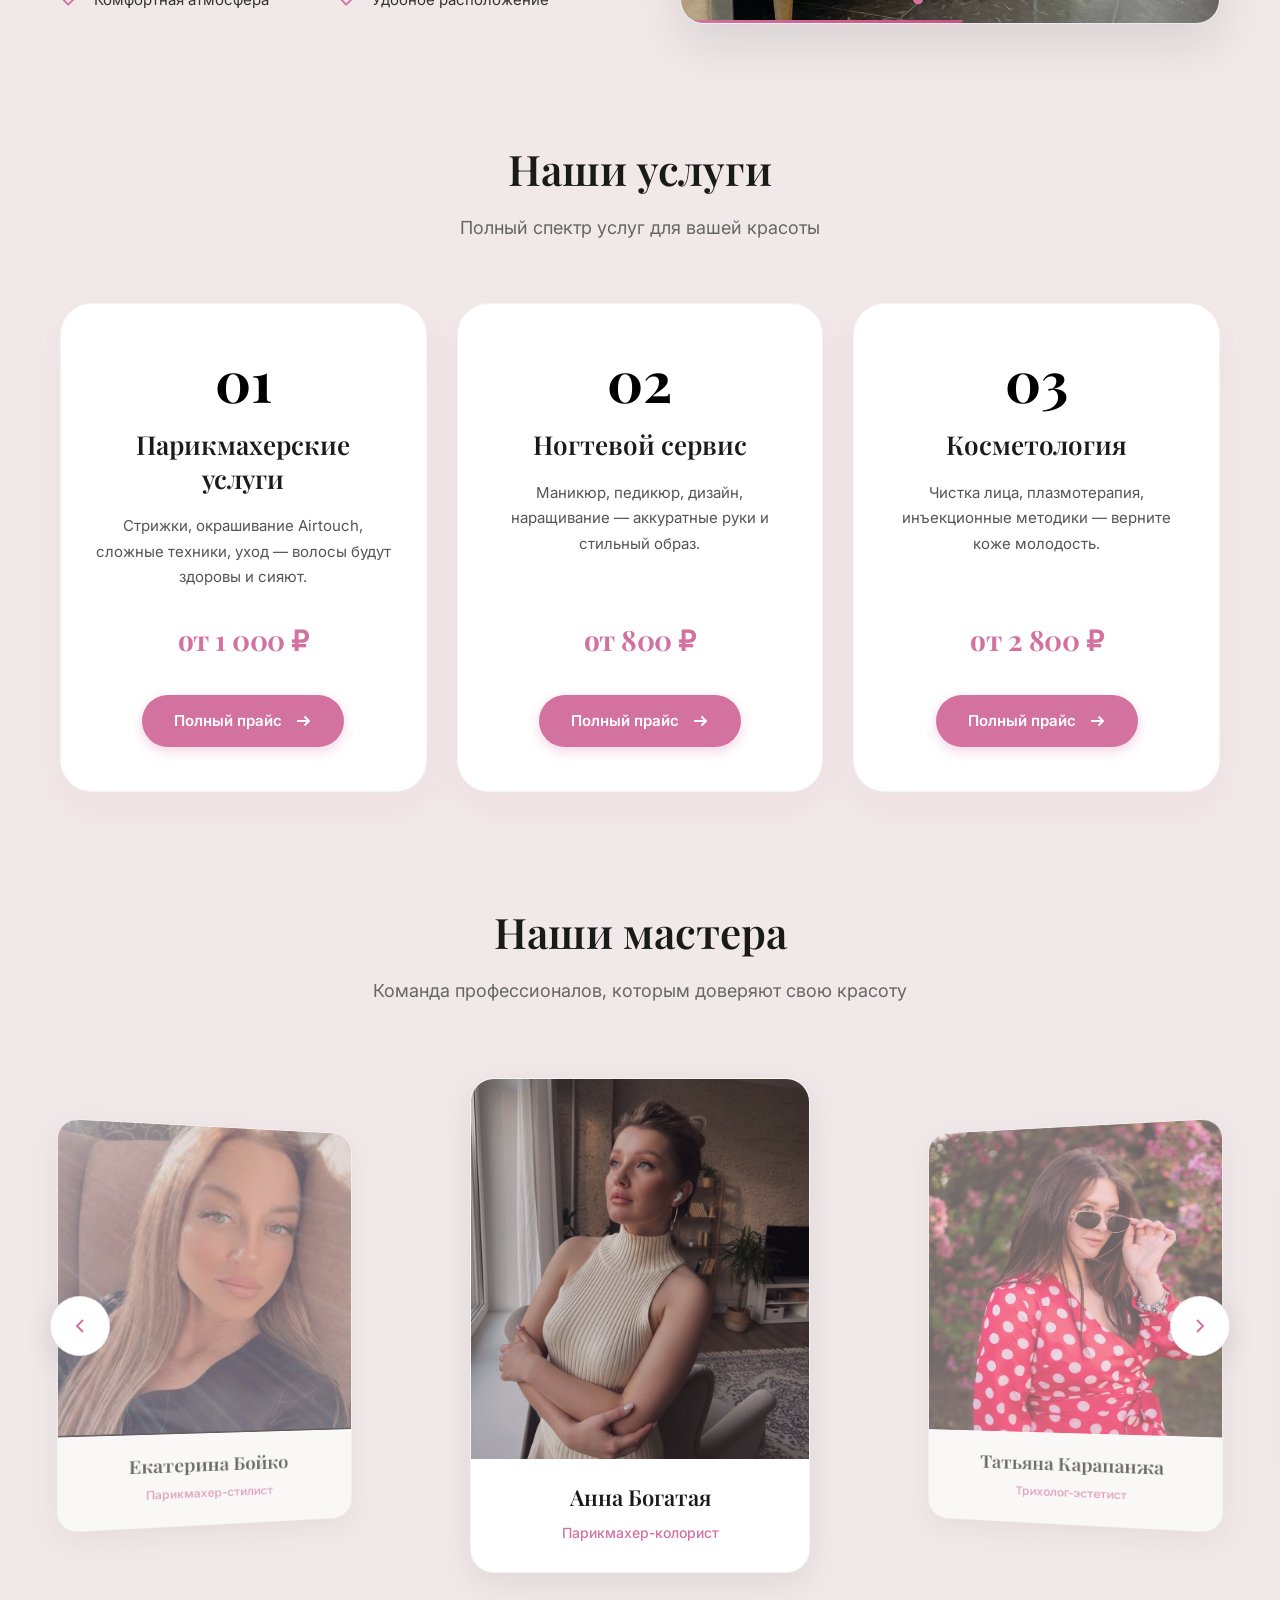
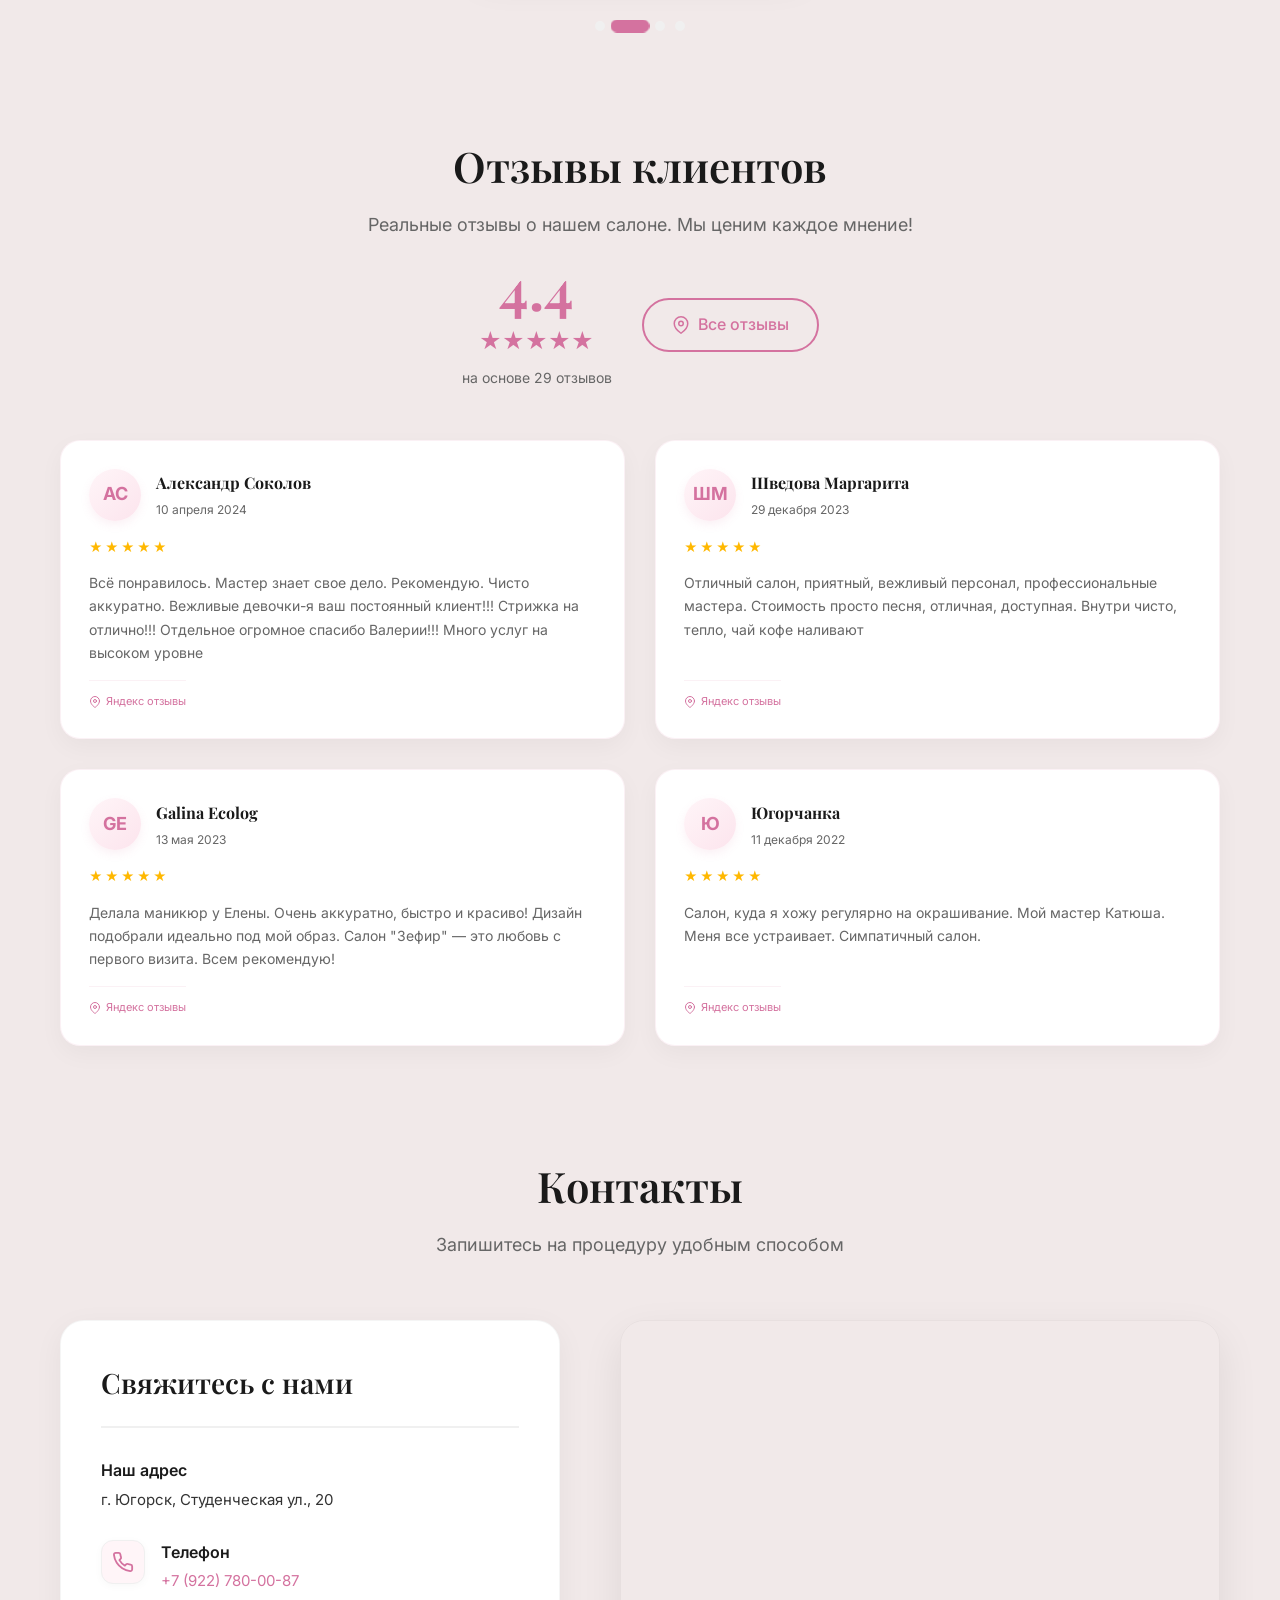
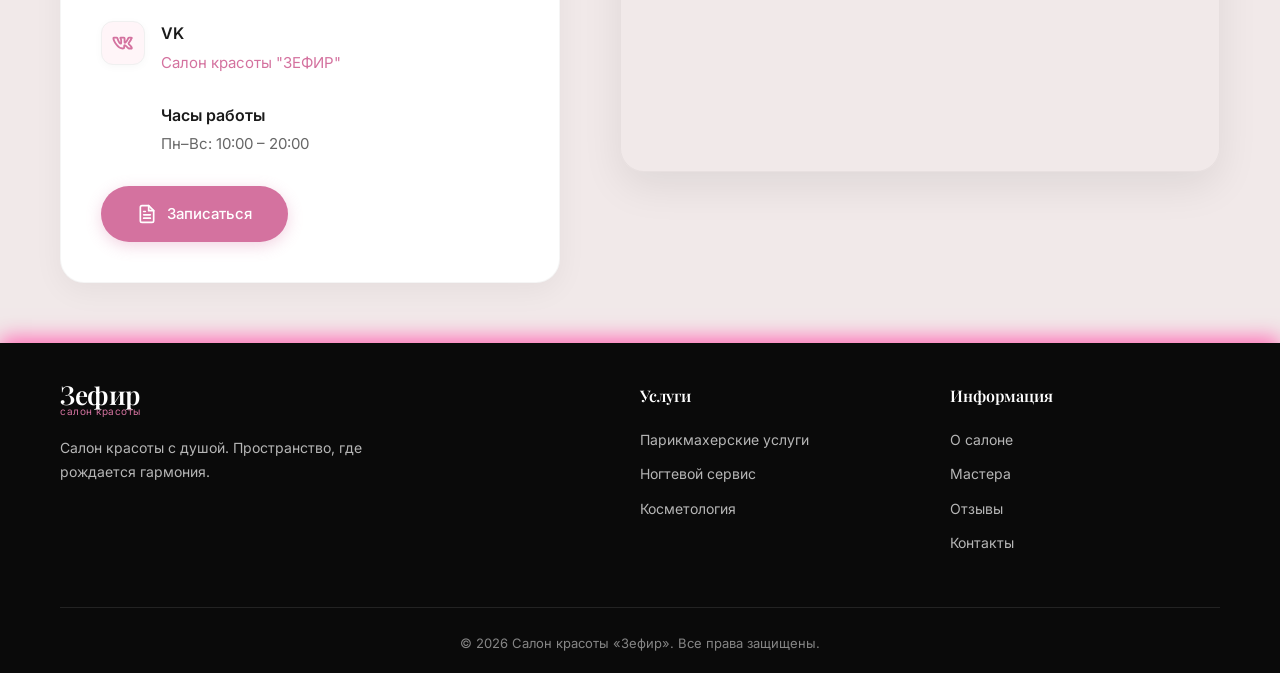
==== commit 3300a652: "Update index.html" ====
--- a/index.html
+++ b/index.html
@@ -3,6 +3,7 @@
 <head>
   <meta charset="UTF-8" />
   <meta name="viewport" content="width=device-width, initial-scale=1.0"/>
+	
   <meta name="color-scheme" content="light only">
   <meta name="darkreader" content="off">
   <meta name="darkreader-lock" content="darkreader-lock">
@@ -10,7 +11,7 @@
   <meta name="x5-page-mode" content="no-dark">
 	
   <title>Салон красоты «Зефир» — Пространство, где рождается гармония</title>
- 
+	
    <link rel="icon" href="image/ico.png" type="image/png" sizes="16x16">
    <link rel="icon" href="image/ico.png" type="image/png" sizes="32x32">
 
@@ -523,7 +524,6 @@
       <div class="footer-bottom">© 2026 Салон красоты «Зефир». Все права защищены.</div>
     </div>
   </footer>
-
   <script src="script.js"></script>
 </body>
 </html>
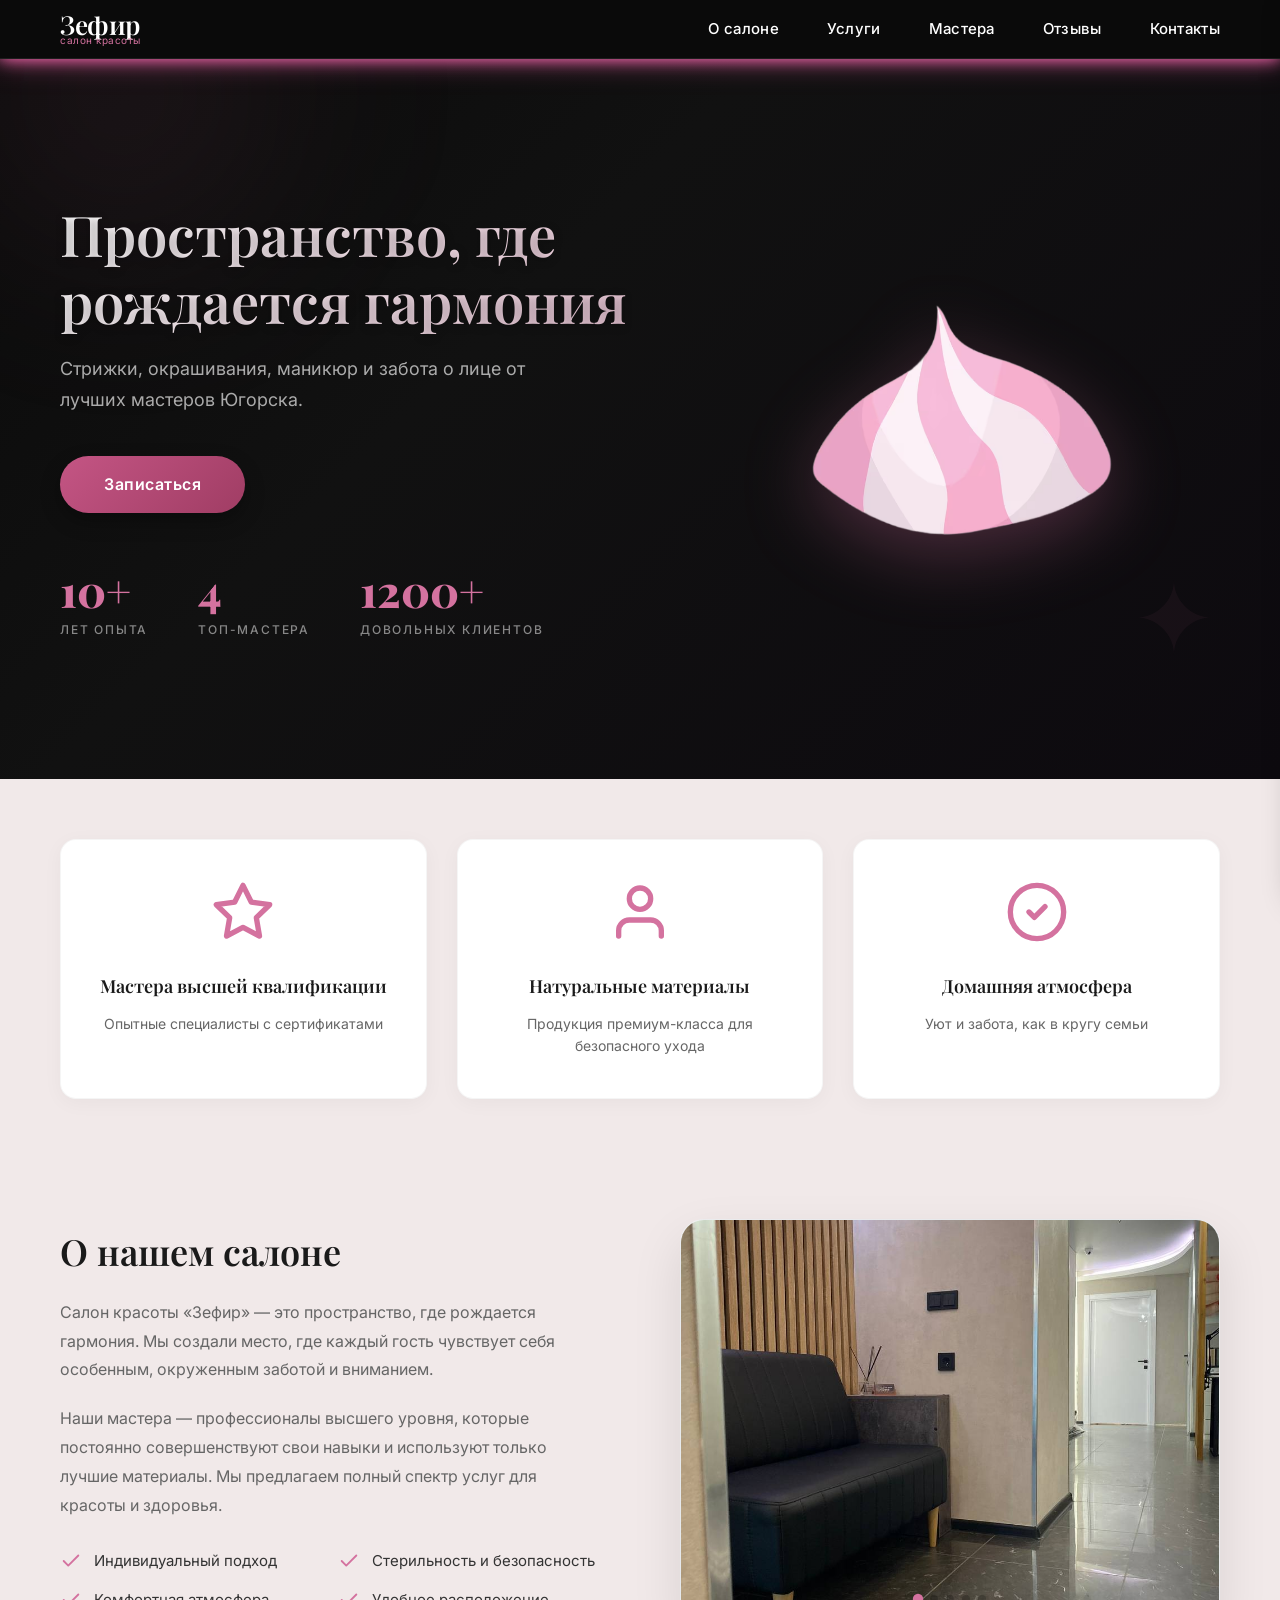
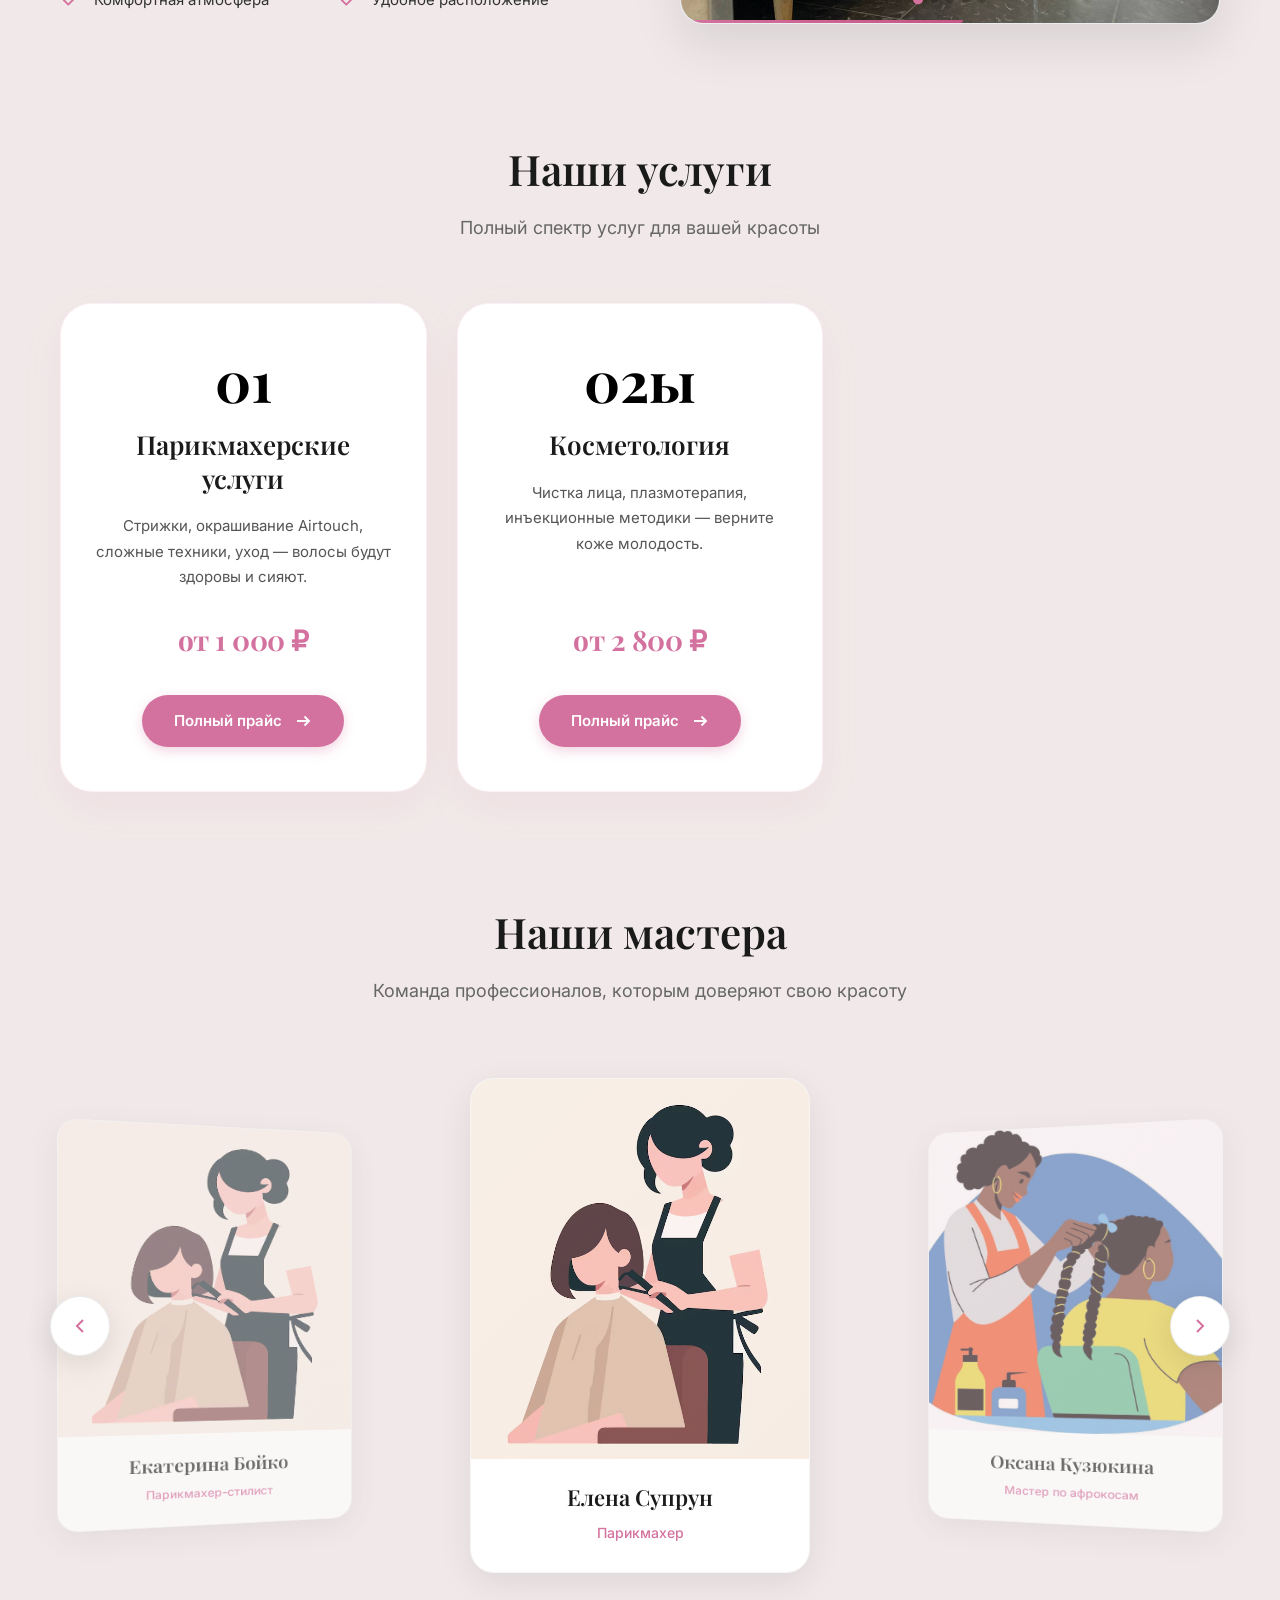
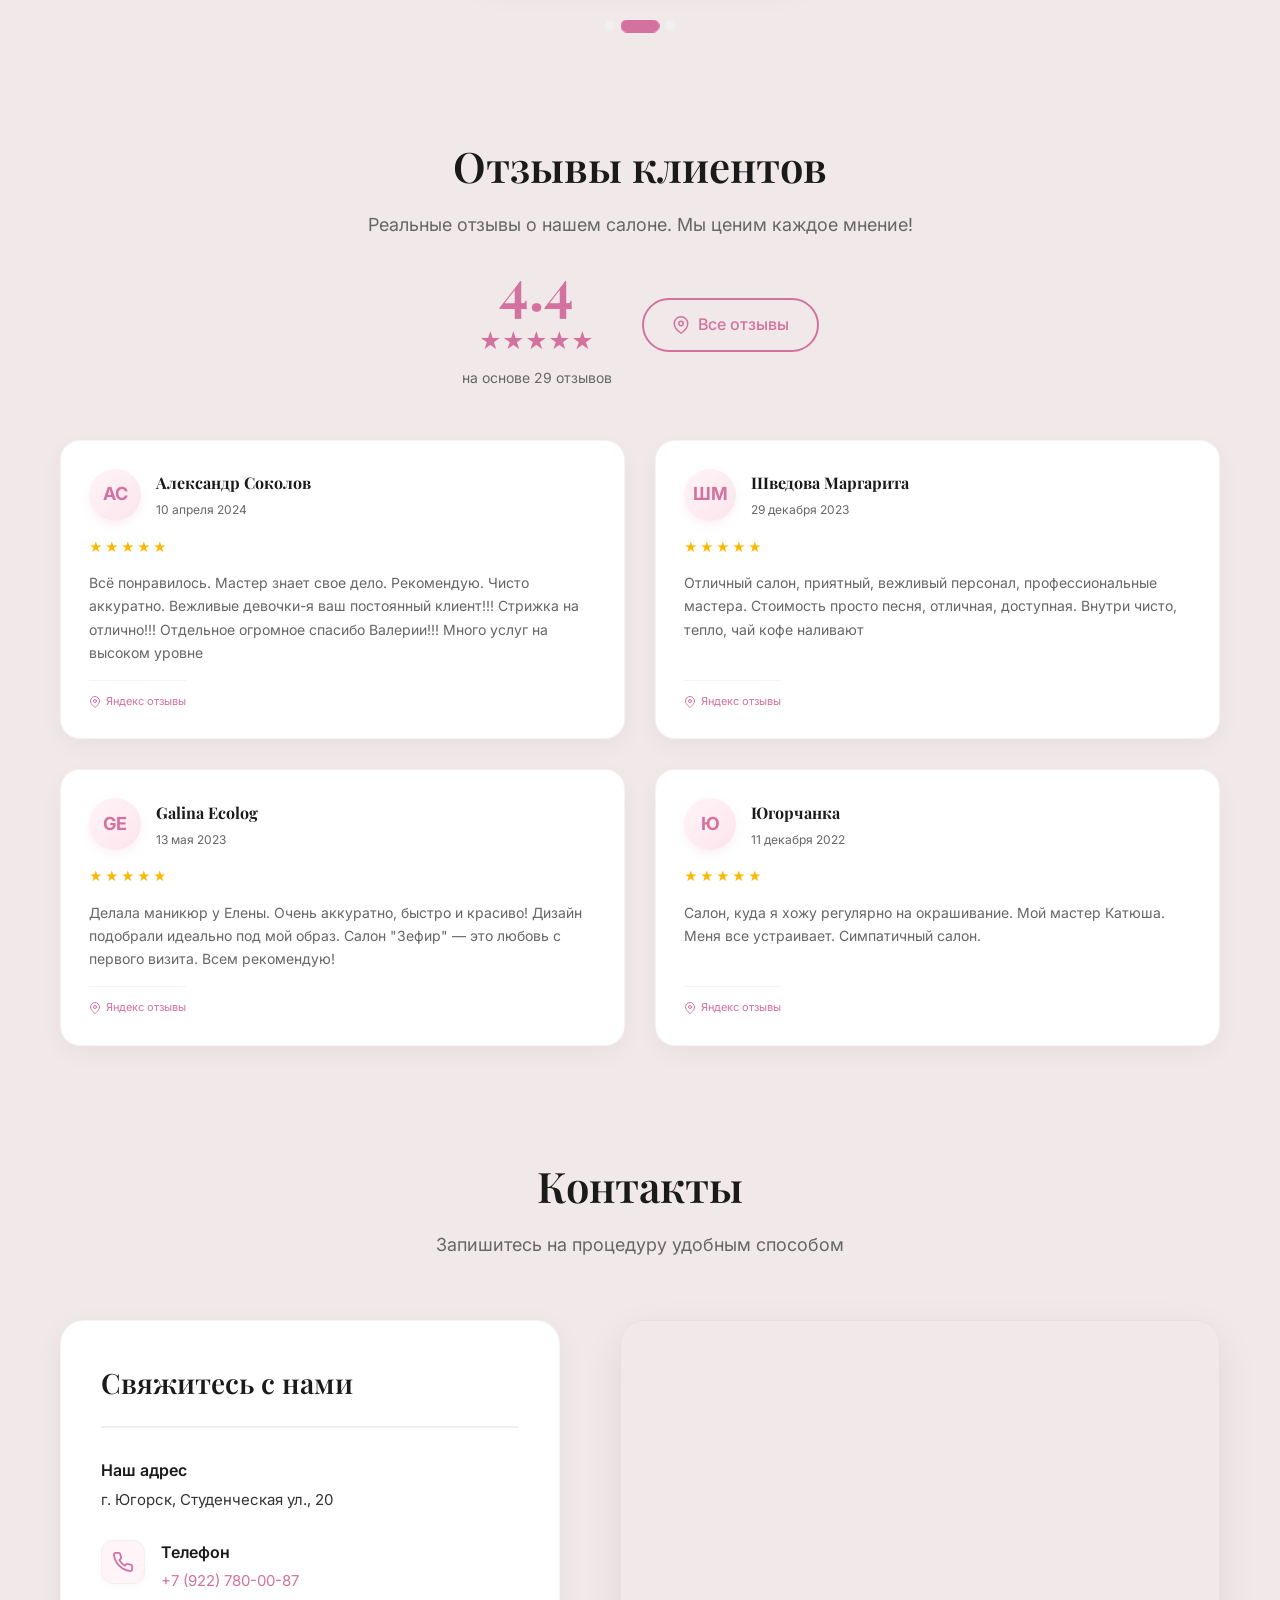
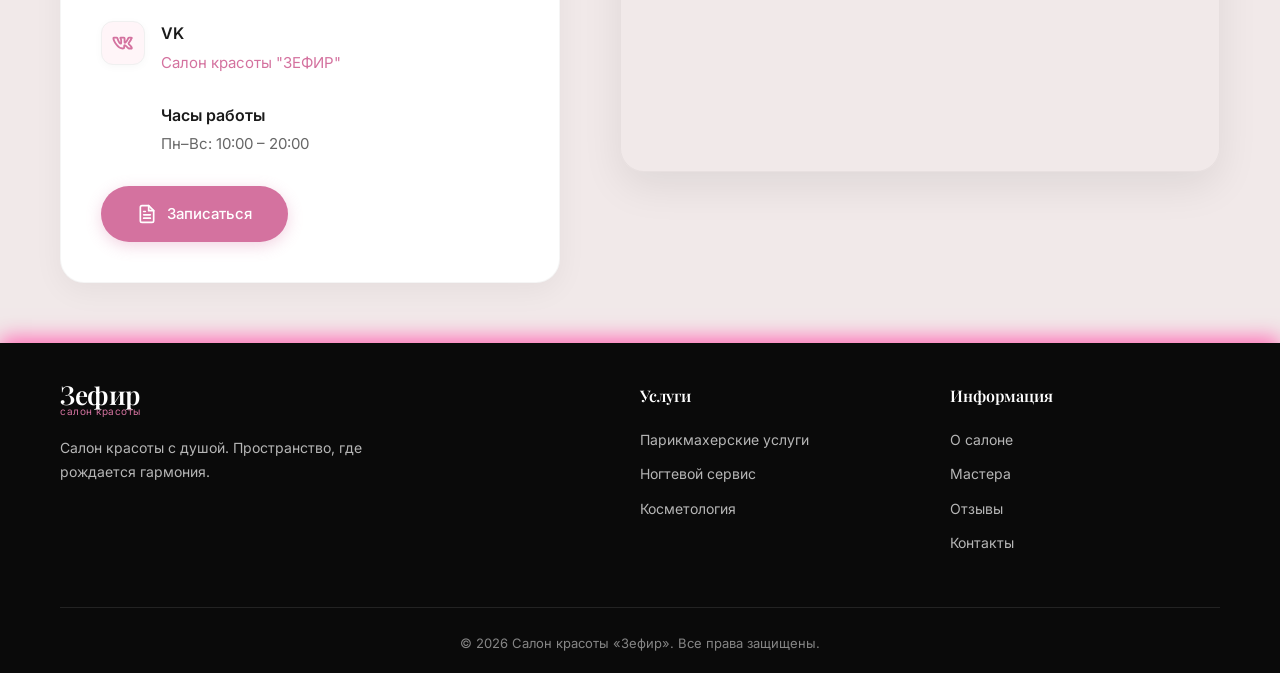
==== commit 5d91b291: "Update index.html" ====
--- a/index.html
+++ b/index.html
@@ -3,15 +3,15 @@
 <head>
   <meta charset="UTF-8" />
   <meta name="viewport" content="width=device-width, initial-scale=1.0"/>
-	
+  
   <meta name="color-scheme" content="light only">
   <meta name="darkreader" content="off">
   <meta name="darkreader-lock" content="darkreader-lock">
   <meta name="x5-force-color-scheme" content="light">
   <meta name="x5-page-mode" content="no-dark">
-	
+  
   <title>Салон красоты «Зефир» — Пространство, где рождается гармония</title>
-	
+  
    <link rel="icon" href="image/ico.png" type="image/png" sizes="16x16">
    <link rel="icon" href="image/ico.png" type="image/png" sizes="32x32">
 
@@ -22,7 +22,7 @@
 </head>
 <body>
 
-	<!-- Экран загрузки  -->
+  <!-- Экран загрузки  -->
 <div class="preloader" id="preloader">
   <div class="preloader-content">
     <div class="preloader-wheel"></div>
@@ -241,21 +241,9 @@
             </svg>
           </a>
         </div>
-        <div class="service-card animate animate-delay-1">
-          <div class="service-number">02</div>
-          <h3 class="service-title">Ногтевой сервис</h3>
-          <p class="service-desc">Маникюр, педикюр, дизайн, наращивание — аккуратные руки и стильный образ.</p>
-          <div class="service-price">от 800 ₽</div>
-          <a href="price.html?tab=nails" class="service-btn">
-            <span>Полный прайс</span>
-            <svg class="btn-arrow" viewBox="0 0 24 24" fill="none" stroke="currentColor" stroke-width="2.5">
-              <line x1="4" y1="12" x2="20" y2="12"/>
-              <polyline points="14 6 20 12 14 18"/>
-            </svg>
-          </a>
-        </div>
+        
         <div class="service-card animate animate-delay-2">
-          <div class="service-number">03</div>
+          <div class="service-number">02ы</div>
           <h3 class="service-title">Косметология</h3>
           <p class="service-desc">Чистка лица, плазмотерапия, инъекционные методики — верните коже молодость.</p>
           <div class="service-price">от 2 800 ₽</div>
@@ -271,7 +259,7 @@
     </div>
   </section>
 
-    <!-- Мастера (3D карусель) -->
+     <!-- Мастера (3D карусель) -->
   <section class="section masters-3d" id="masters">
     <div class="container">
       <h2 class="section-title">Наши мастера</h2>
@@ -287,7 +275,7 @@
         <div class="carousel-3d-track" id="track3D">
           <div class="master-card">
             <div class="master-card-photo">
-              <img src="image/master1.jpg" alt="Екатерина Бойко">
+              <img src="image/master.avif" alt="Мастер">
             </div>
             <div class="master-card-body">
               <h3 class="master-card-name">Екатерина Бойко</h3>
@@ -296,29 +284,20 @@
           </div>
           <div class="master-card">
             <div class="master-card-photo">
-              <img src="image/master2.jpg" alt="Анна Богатая">
+              <img src="image/master.avif" alt="Мастер">
             </div>
             <div class="master-card-body">
-              <h3 class="master-card-name">Анна Богатая</h3>
-              <div class="master-card-specialty">Парикмахер-колорист</div>
+              <h3 class="master-card-name">Елена Супрун</h3>
+              <div class="master-card-specialty">Парикмахер</div>
             </div>
           </div>
           <div class="master-card">
             <div class="master-card-photo">
-              <img src="image/master3.jpg" alt="Татьяна Карапанжа">
+              <img src="image/master1.jpg" alt="Мастер">
             </div>
             <div class="master-card-body">
-              <h3 class="master-card-name">Татьяна Карапанжа</h3>
-              <div class="master-card-specialty">Трихолог-эстетист</div>
-            </div>
-          </div>
-          <div class="master-card">
-            <div class="master-card-photo">
-              <img src="image/master4.jpg" alt="Елена Каурова">
-            </div>
-            <div class="master-card-body">
-              <h3 class="master-card-name">Елена Каурова</h3>
-              <div class="master-card-specialty">Косметолог</div>
+              <h3 class="master-card-name">Оксана Кузюкина</h3>
+              <div class="master-card-specialty">Мастер по афрокосам</div>
             </div>
           </div>
         </div>
@@ -333,6 +312,7 @@
       <div class="carousel-3d-dots" id="dots3D"></div>
     </div>
   </section>
+
 
    <!-- Отзывы -->
   <section class="section reviews" id="reviews">
--- a/styles.css
+++ b/styles.css
@@ -352,7 +352,6 @@
   .price-item { flex-direction: row; justify-content: space-between; text-align: left; gap: 10px; }
 }
 
-/* Страница прайса */
 .price-section { min-height: calc(100vh - 300px); padding: 70px 0 80px; }
 .price-header { text-align: center; margin-bottom: 30px; }
 .price-header h1 { font-family: 'Playfair Display', serif; font-size: 48px; font-weight: 600; color: var(--dark); margin-bottom: 15px; }
